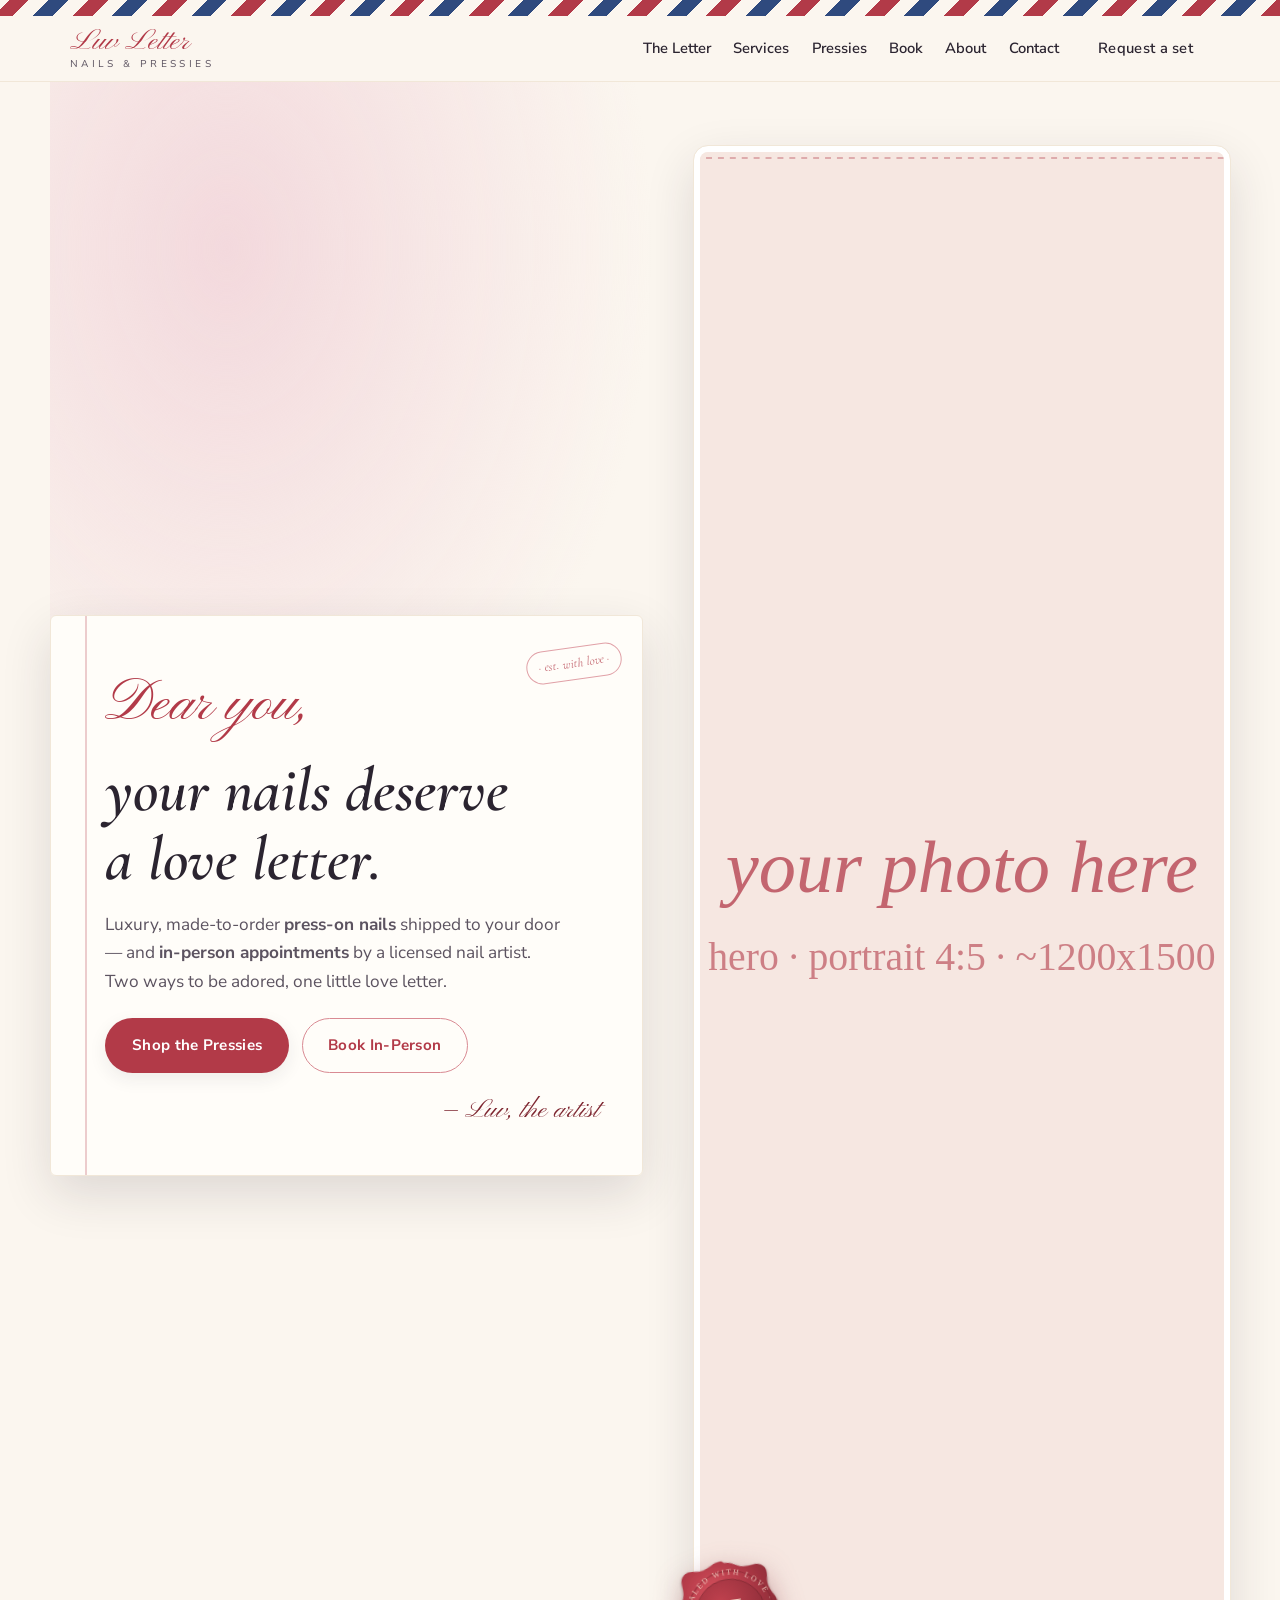
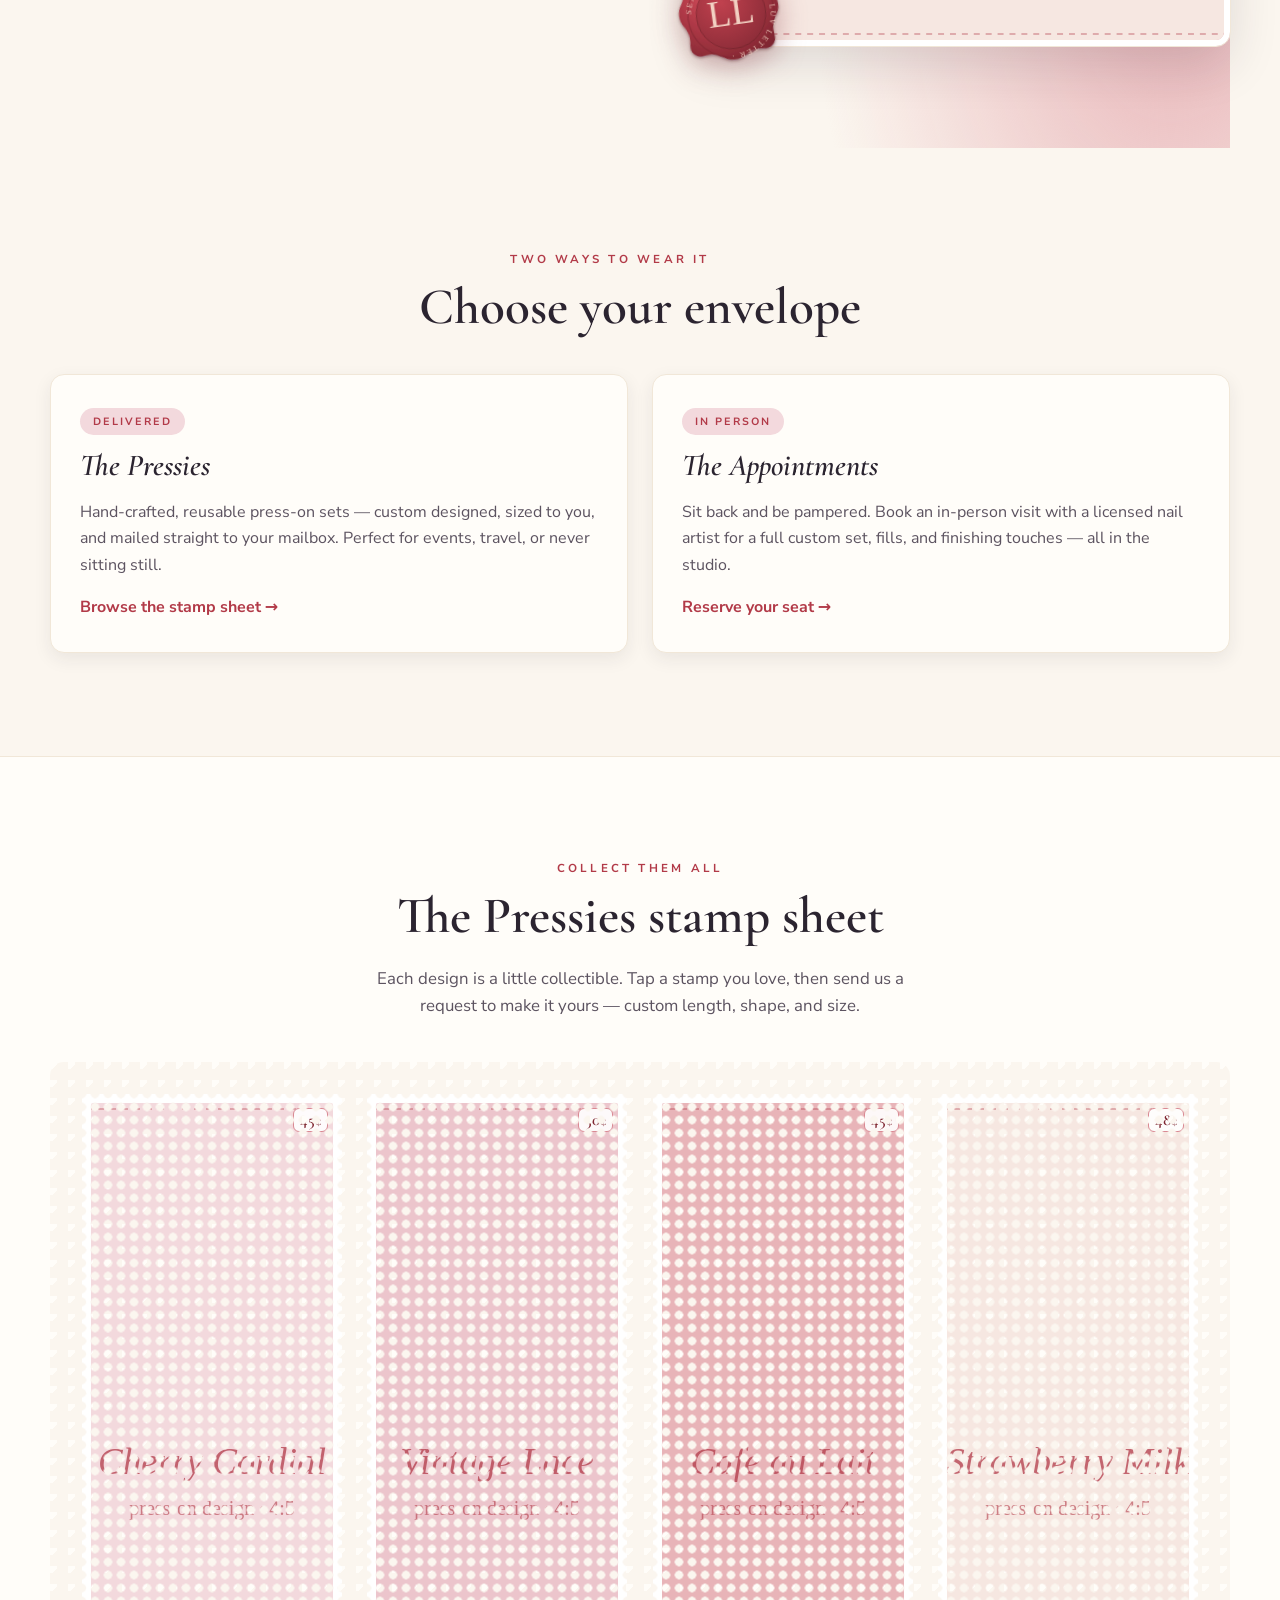
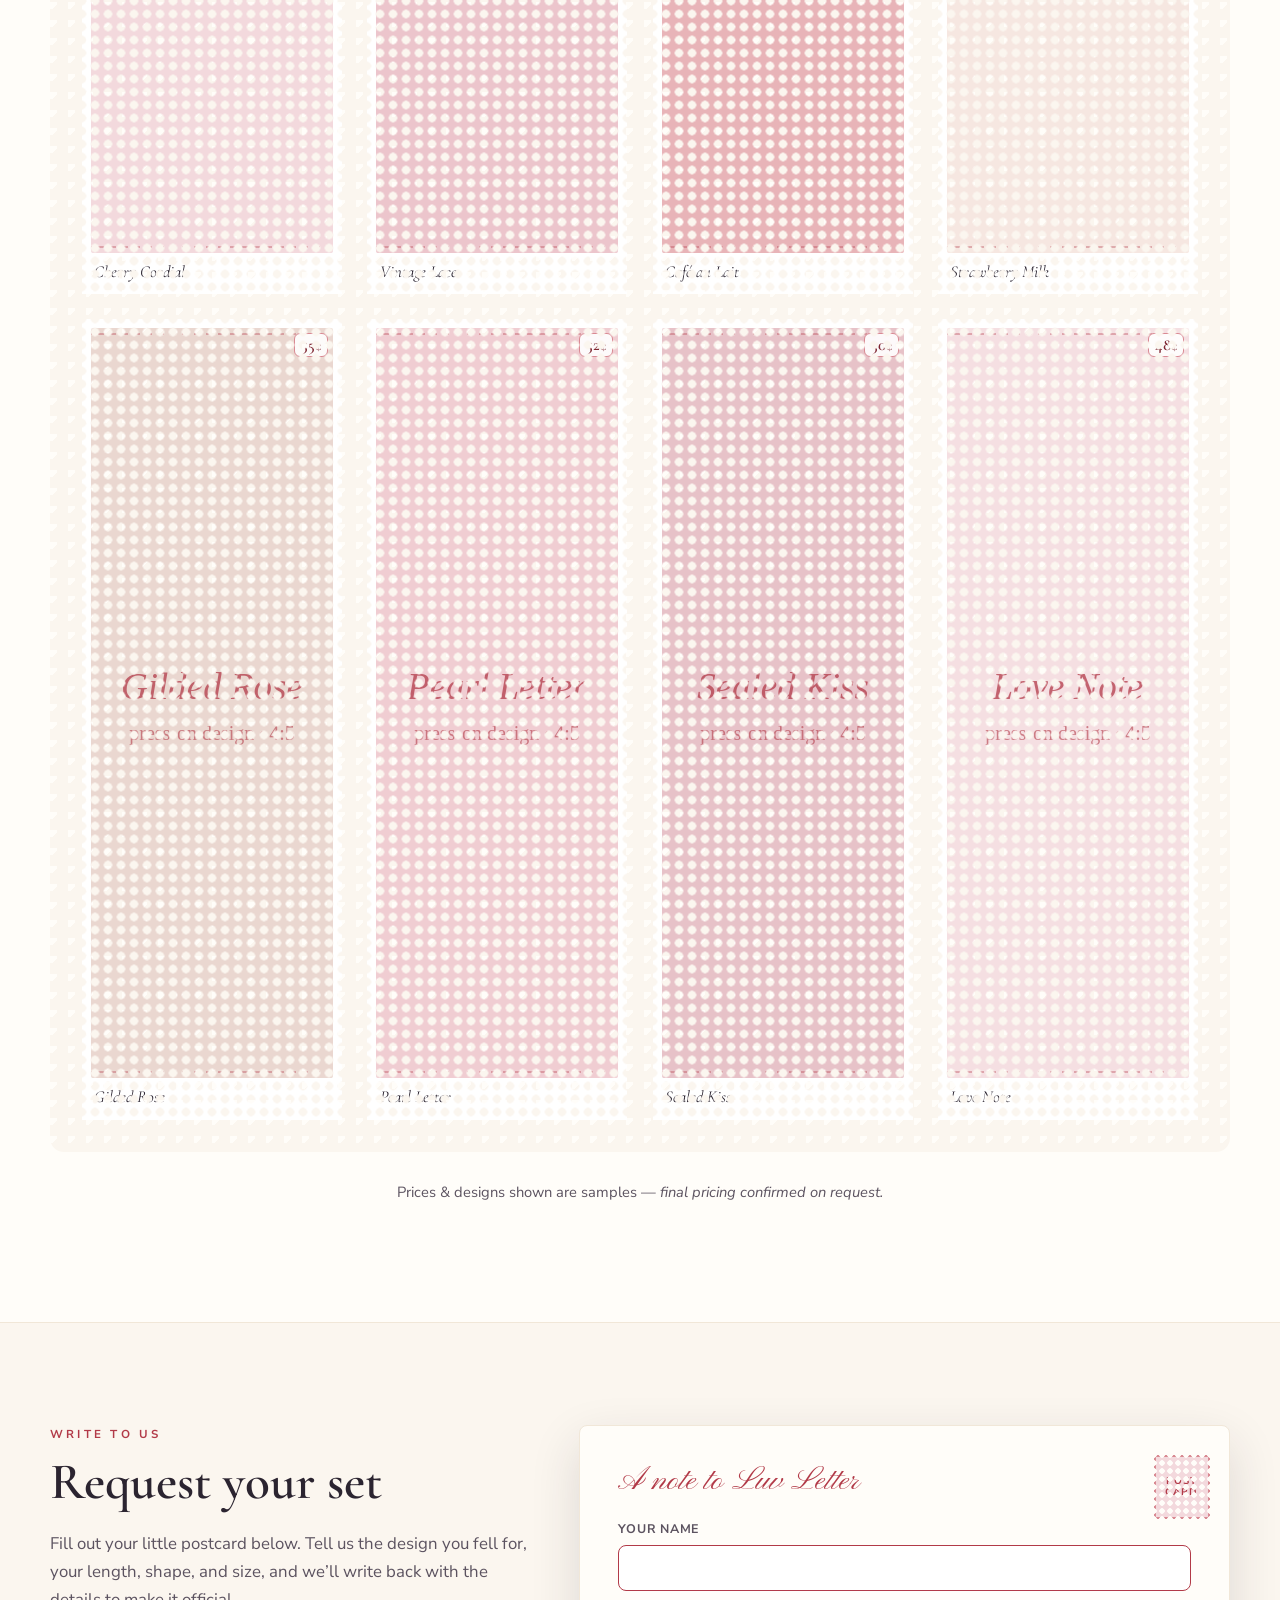
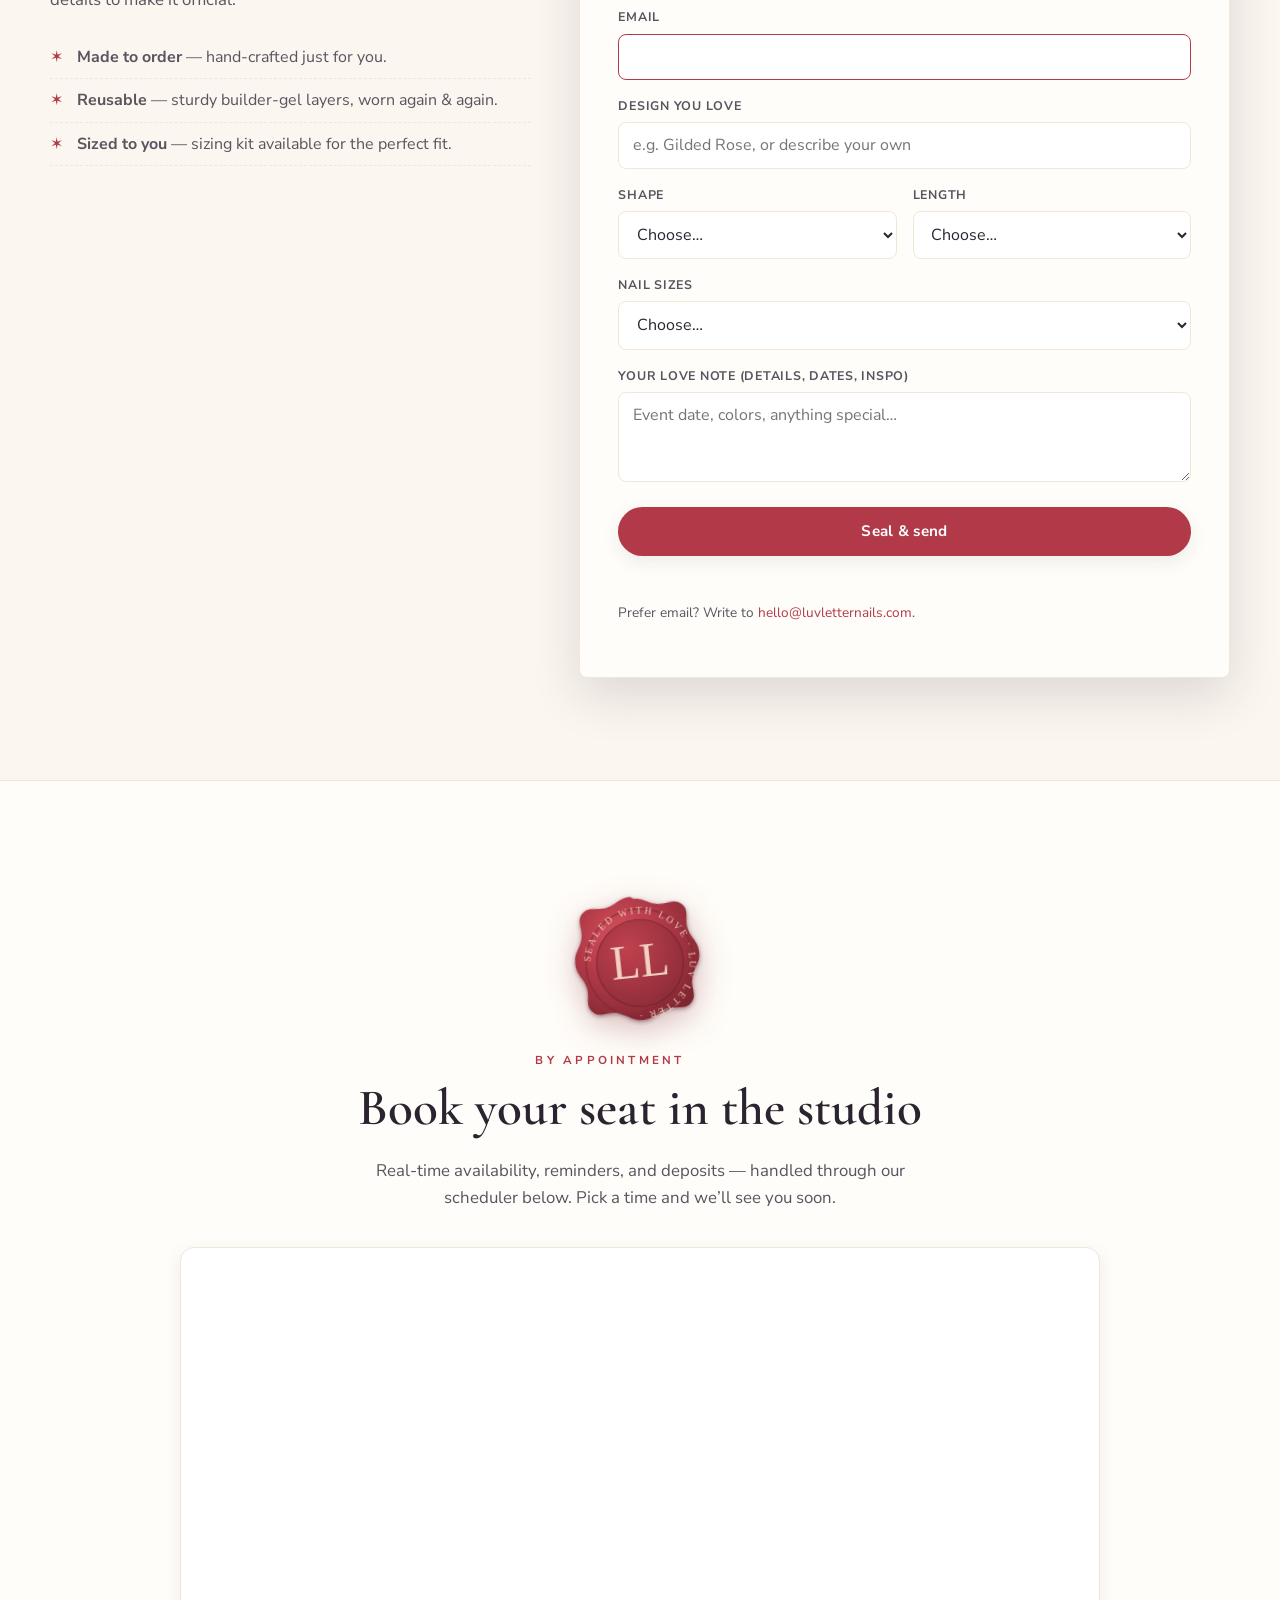
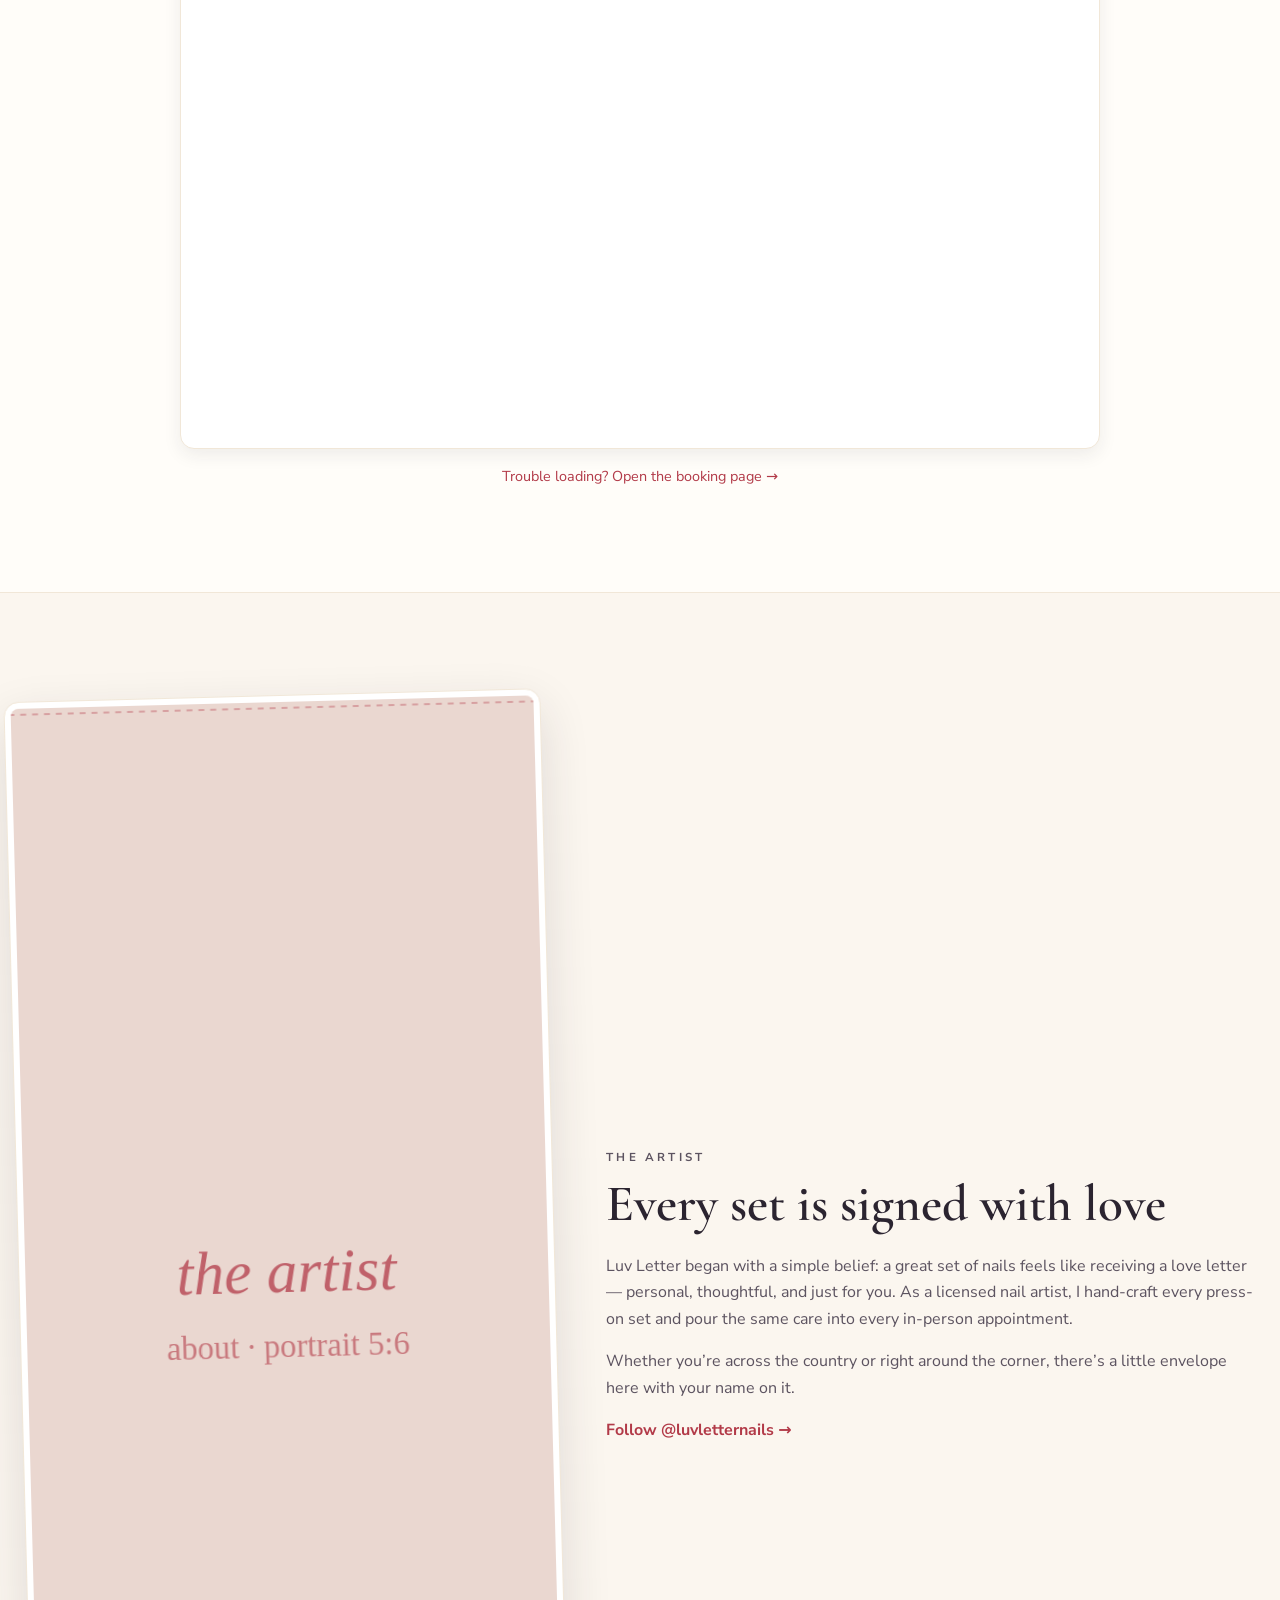
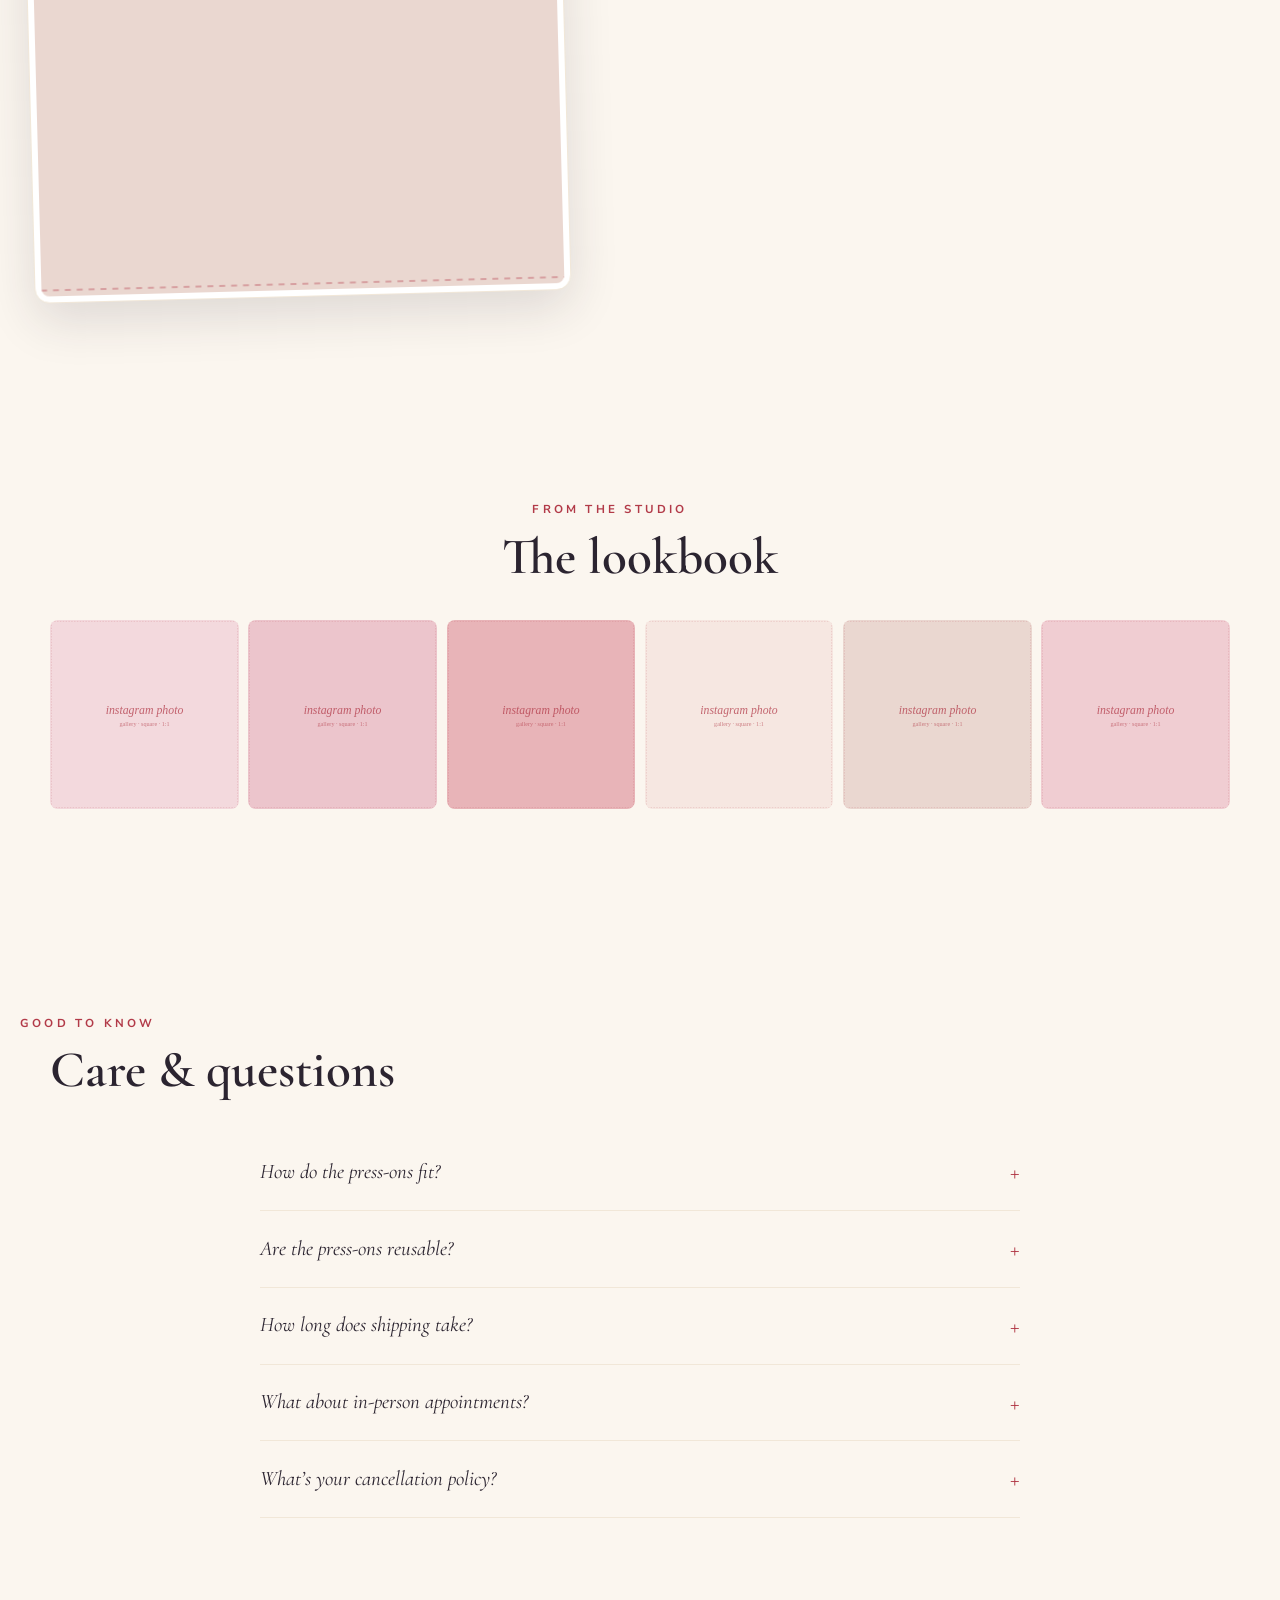
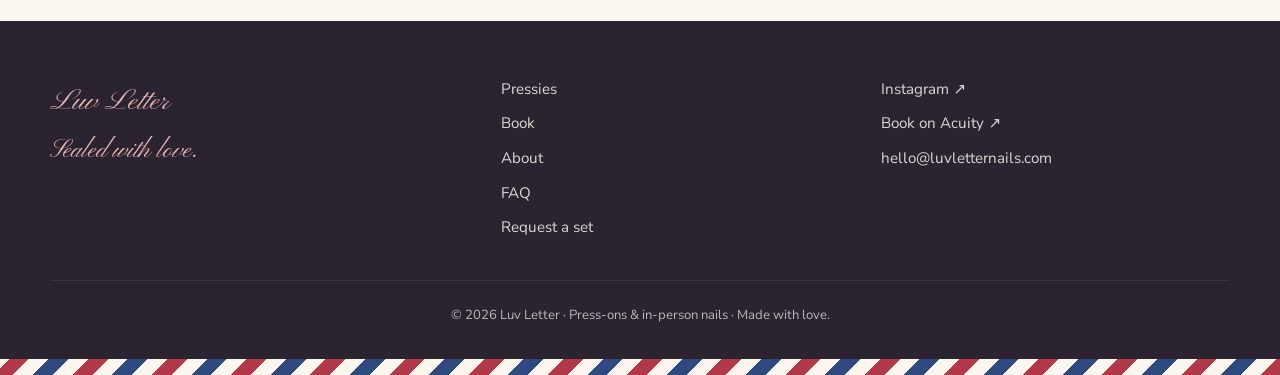
==== index.html @ 7a559964 "Build unified Luv Letter website (press-ons + in-person booking) Merge the two businesses — made-to-" ====
<!DOCTYPE html>
<html lang="en">
<head>
  <meta charset="UTF-8" />
  <meta name="viewport" content="width=device-width, initial-scale=1.0" />
  <title>Luv Letter — Press-On Nails &amp; In-Person Appointments</title>
  <meta name="description" content="Luv Letter — luxury made-to-order press-on nails shipped to your door, and in-person nail appointments by a licensed nail artist. Sealed with love." />
  <meta name="theme-color" content="#b23a48" />

  <!-- Open Graph -->
  <meta property="og:title" content="Luv Letter — Press-Ons &amp; In-Person Nails" />
  <meta property="og:description" content="Luxury made-to-order press-on nails, shipped to your door — and in-person appointments. Sealed with love." />
  <meta property="og:type" content="website" />
  <meta property="og:image" content="assets/img/hero.svg" />

  <link rel="icon" type="image/svg+xml" href="favicon.svg" />

  <!-- Fonts -->
  <link rel="preconnect" href="https://fonts.googleapis.com" />
  <link rel="preconnect" href="https://fonts.gstatic.com" crossorigin />
  <link href="https://fonts.googleapis.com/css2?family=Cormorant+Garamond:ital,wght@0,400;0,500;0,600;1,400;1,500&family=Pinyon+Script&family=Nunito+Sans:wght@300;400;600;700&display=swap" rel="stylesheet" />

  <link rel="stylesheet" href="css/styles.css" />
</head>
<body>
  <!-- ===== Top airmail stripe ===== -->
  <div class="airmail-stripe" aria-hidden="true"></div>

  <!-- ===== Nav ===== -->
  <header class="nav" id="top">
    <div class="nav__inner">
      <a class="brand" href="#top" aria-label="Luv Letter home">
        <span class="brand__script">Luv Letter</span>
        <span class="brand__sub">nails &amp; pressies</span>
      </a>

      <button class="nav__toggle" id="navToggle" aria-label="Open menu" aria-expanded="false" aria-controls="navMenu">
        <span></span><span></span><span></span>
      </button>

      <nav class="nav__menu" id="navMenu" aria-label="Primary">
        <a href="#letter">The Letter</a>
        <a href="#services">Services</a>
        <a href="#pressies">Pressies</a>
        <a href="#book">Book</a>
        <a href="#about">About</a>
        <a href="#contact">Contact</a>
        <a class="btn btn--mini" href="#request">Request a set</a>
      </nav>
    </div>
  </header>

  <main>
    <!-- ===== Hero: the opening of the letter ===== -->
    <section class="hero" id="letter">
      <div class="hero__bg" aria-hidden="true"></div>
      <div class="hero__grid">
        <article class="note-paper hero__note reveal">
          <p class="hero__postmark" aria-hidden="true">·&nbsp;est. with love&nbsp;·</p>
          <p class="script hero__salutation">Dear you,</p>
          <h1 class="hero__headline">
            your nails deserve<br />a love letter.
          </h1>
          <p class="hero__body">
            Luxury, made-to-order <strong>press-on nails</strong> shipped to your door —
            and <strong>in-person appointments</strong> by a licensed nail artist.
            Two ways to be adored, one little love letter.
          </p>
          <div class="hero__cta">
            <a class="btn btn--primary" href="#pressies">Shop the Pressies</a>
            <a class="btn btn--ghost" href="#book">Book In-Person</a>
          </div>
          <p class="hero__sign script">— Luv, the artist</p>
        </article>

        <figure class="hero__photo reveal">
          <img src="assets/img/hero.svg" alt="Featured Luv Letter nail set" width="1200" height="1500" loading="eager" />
          <img class="hero__seal" src="assets/svg/wax-seal.svg" alt="" aria-hidden="true" width="120" height="120" />
        </figure>
      </div>
    </section>

    <!-- ===== Two service lines ===== -->
    <section class="services" id="services">
      <p class="eyebrow">Two ways to wear it</p>
      <h2 class="section-title">Choose your envelope</h2>
      <div class="services__grid">
        <article class="service-card reveal">
          <span class="service-card__tag">delivered</span>
          <h3>The Pressies</h3>
          <p>
            Hand-crafted, reusable press-on sets — custom designed, sized to you,
            and mailed straight to your mailbox. Perfect for events, travel, or
            never sitting still.
          </p>
          <a class="link-arrow" href="#pressies">Browse the stamp sheet →</a>
        </article>
        <article class="service-card reveal">
          <span class="service-card__tag">in person</span>
          <h3>The Appointments</h3>
          <p>
            Sit back and be pampered. Book an in-person visit with a licensed nail
            artist for a full custom set, fills, and finishing touches — all in the studio.
          </p>
          <a class="link-arrow" href="#book">Reserve your seat →</a>
        </article>
      </div>
    </section>

    <!-- ===== Pressies: collectible stamp sheet ===== -->
    <section class="pressies" id="pressies">
      <div class="pressies__head">
        <p class="eyebrow">Collect them all</p>
        <h2 class="section-title">The Pressies stamp sheet</h2>
        <p class="section-lead">
          Each design is a little collectible. Tap a stamp you love, then send us
          a request to make it yours — custom length, shape, and size.
        </p>
      </div>

      <div class="stamp-sheet" id="stampSheet">
        <!-- stamps injected/enhanced by JS; static fallback below -->
        <button class="stamp" data-design="Cherry Cordial" data-price="$45">
          <span class="stamp__price">45<small>¢</small></span>
          <img src="assets/img/stamp-01.svg" alt="Cherry Cordial press-on design" loading="lazy" width="600" height="750" />
          <span class="stamp__name">Cherry Cordial</span>
        </button>
        <button class="stamp" data-design="Vintage Lace" data-price="$50">
          <span class="stamp__price">50<small>¢</small></span>
          <img src="assets/img/stamp-02.svg" alt="Vintage Lace press-on design" loading="lazy" width="600" height="750" />
          <span class="stamp__name">Vintage Lace</span>
        </button>
        <button class="stamp" data-design="Café au Lait" data-price="$45">
          <span class="stamp__price">45<small>¢</small></span>
          <img src="assets/img/stamp-03.svg" alt="Café au Lait press-on design" loading="lazy" width="600" height="750" />
          <span class="stamp__name">Café au Lait</span>
        </button>
        <button class="stamp" data-design="Strawberry Milk" data-price="$48">
          <span class="stamp__price">48<small>¢</small></span>
          <img src="assets/img/stamp-04.svg" alt="Strawberry Milk press-on design" loading="lazy" width="600" height="750" />
          <span class="stamp__name">Strawberry Milk</span>
        </button>
        <button class="stamp" data-design="Gilded Rose" data-price="$55">
          <span class="stamp__price">55<small>¢</small></span>
          <img src="assets/img/stamp-05.svg" alt="Gilded Rose press-on design" loading="lazy" width="600" height="750" />
          <span class="stamp__name">Gilded Rose</span>
        </button>
        <button class="stamp" data-design="Pearl Letter" data-price="$52">
          <span class="stamp__price">52<small>¢</small></span>
          <img src="assets/img/stamp-06.svg" alt="Pearl Letter press-on design" loading="lazy" width="600" height="750" />
          <span class="stamp__name">Pearl Letter</span>
        </button>
        <button class="stamp" data-design="Sealed Kiss" data-price="$50">
          <span class="stamp__price">50<small>¢</small></span>
          <img src="assets/img/stamp-07.svg" alt="Sealed Kiss press-on design" loading="lazy" width="600" height="750" />
          <span class="stamp__name">Sealed Kiss</span>
        </button>
        <button class="stamp" data-design="Love Note" data-price="$48">
          <span class="stamp__price">48<small>¢</small></span>
          <img src="assets/img/stamp-08.svg" alt="Love Note press-on design" loading="lazy" width="600" height="750" />
          <span class="stamp__name">Love Note</span>
        </button>
      </div>
      <p class="pressies__note">
        Prices &amp; designs shown are samples — <em>final pricing confirmed on request.</em>
      </p>
    </section>

    <!-- ===== Request your set (the postcard form) ===== -->
    <section class="request" id="request">
      <div class="request__grid">
        <div class="request__intro reveal">
          <p class="eyebrow">Write to us</p>
          <h2 class="section-title">Request your set</h2>
          <p class="section-lead">
            Fill out your little postcard below. Tell us the design you fell for,
            your length, shape, and size, and we&rsquo;ll write back with the details
            to make it official.
          </p>
          <ul class="request__list">
            <li><strong>Made to order</strong> — hand-crafted just for you.</li>
            <li><strong>Reusable</strong> — sturdy builder-gel layers, worn again &amp; again.</li>
            <li><strong>Sized to you</strong> — sizing kit available for the perfect fit.</li>
          </ul>
        </div>

        <form class="postcard reveal" id="requestForm" novalidate>
          <p class="postcard__stamp" aria-hidden="true">post<br />card</p>
          <h3 class="postcard__title script">A note to Luv Letter</h3>

          <div class="field">
            <label for="f-name">Your name</label>
            <input id="f-name" name="name" type="text" autocomplete="name" required />
          </div>
          <div class="field">
            <label for="f-email">Email</label>
            <input id="f-email" name="email" type="email" autocomplete="email" required />
          </div>
          <div class="field">
            <label for="f-design">Design you love</label>
            <input id="f-design" name="design" type="text" placeholder="e.g. Gilded Rose, or describe your own" />
          </div>
          <div class="field-row">
            <div class="field">
              <label for="f-shape">Shape</label>
              <select id="f-shape" name="shape">
                <option value="">Choose…</option>
                <option>Almond</option>
                <option>Coffin / Ballerina</option>
                <option>Square</option>
                <option>Squoval</option>
                <option>Stiletto</option>
                <option>Round</option>
              </select>
            </div>
            <div class="field">
              <label for="f-length">Length</label>
              <select id="f-length" name="length">
                <option value="">Choose…</option>
                <option>Short</option>
                <option>Medium</option>
                <option>Long</option>
                <option>Extra long</option>
              </select>
            </div>
          </div>
          <div class="field">
            <label for="f-size">Nail sizes</label>
            <select id="f-size" name="sizing">
              <option value="">Choose…</option>
              <option>I have my sizes</option>
              <option>Send me a sizing kit</option>
              <option>Not sure yet — help me</option>
            </select>
          </div>
          <div class="field">
            <label for="f-notes">Your love note (details, dates, inspo)</label>
            <textarea id="f-notes" name="notes" rows="3" placeholder="Event date, colors, anything special…"></textarea>
          </div>

          <button class="btn btn--primary btn--block" type="submit">Seal &amp; send</button>
          <p class="postcard__msg" id="formMsg" role="status" aria-live="polite"></p>
          <p class="postcard__fineprint">
            Prefer email? Write to
            <a id="mailtoLink" href="#">hello@luvletternails.com</a>.
          </p>
        </form>
      </div>
    </section>

    <!-- ===== Book in-person: wax seal anchor ===== -->
    <section class="book" id="book">
      <div class="book__seal-wrap reveal">
        <img class="book__seal" src="assets/svg/wax-seal.svg" alt="Luv Letter wax seal" width="160" height="160" />
      </div>
      <p class="eyebrow">By appointment</p>
      <h2 class="section-title">Book your seat in the studio</h2>
      <p class="section-lead">
        Real-time availability, reminders, and deposits — handled through our
        scheduler below. Pick a time and we&rsquo;ll see you soon.
      </p>

      <div class="book__embed" id="acuityEmbed">
        <!-- Acuity scheduler injected by JS (config in js/main.js). Fallback link: -->
        <noscript>
          <a class="btn btn--primary" href="https://luvletternails.as.me/schedule/ea9af220" target="_blank" rel="noopener">Book on Acuity</a>
        </noscript>
      </div>
      <a class="book__fallback" href="https://luvletternails.as.me/schedule/ea9af220" target="_blank" rel="noopener">
        Trouble loading? Open the booking page →
      </a>
    </section>

    <!-- ===== About ===== -->
    <section class="about" id="about">
      <figure class="about__photo reveal">
        <img src="assets/img/about.svg" alt="The Luv Letter nail artist" width="1000" height="1200" loading="lazy" />
      </figure>
      <div class="about__text reveal">
        <p class="eyebrow">The artist</p>
        <h2 class="section-title">Every set is signed with love</h2>
        <p>
          Luv Letter began with a simple belief: a great set of nails feels like
          receiving a love letter — personal, thoughtful, and just for you. As a
          licensed nail artist, I hand-craft every press-on set and pour the same
          care into every in-person appointment.
        </p>
        <p>
          Whether you&rsquo;re across the country or right around the corner,
          there&rsquo;s a little envelope here with your name on it.
        </p>
        <a class="link-arrow" href="https://www.instagram.com/luvletternails" target="_blank" rel="noopener">Follow @luvletternails →</a>
      </div>
    </section>

    <!-- ===== Gallery ===== -->
    <section class="gallery" id="gallery">
      <p class="eyebrow">From the studio</p>
      <h2 class="section-title">The lookbook</h2>
      <div class="gallery__grid">
        <a class="gallery__item reveal" href="https://www.instagram.com/luvletternails" target="_blank" rel="noopener"><img src="assets/img/gallery-01.svg" alt="Nail look 1" loading="lazy" width="800" height="800" /></a>
        <a class="gallery__item reveal" href="https://www.instagram.com/luvletternails" target="_blank" rel="noopener"><img src="assets/img/gallery-02.svg" alt="Nail look 2" loading="lazy" width="800" height="800" /></a>
        <a class="gallery__item reveal" href="https://www.instagram.com/luvletternails" target="_blank" rel="noopener"><img src="assets/img/gallery-03.svg" alt="Nail look 3" loading="lazy" width="800" height="800" /></a>
        <a class="gallery__item reveal" href="https://www.instagram.com/luvletternails" target="_blank" rel="noopener"><img src="assets/img/gallery-04.svg" alt="Nail look 4" loading="lazy" width="800" height="800" /></a>
        <a class="gallery__item reveal" href="https://www.instagram.com/luvletternails" target="_blank" rel="noopener"><img src="assets/img/gallery-05.svg" alt="Nail look 5" loading="lazy" width="800" height="800" /></a>
        <a class="gallery__item reveal" href="https://www.instagram.com/luvletternails" target="_blank" rel="noopener"><img src="assets/img/gallery-06.svg" alt="Nail look 6" loading="lazy" width="800" height="800" /></a>
      </div>
    </section>

    <!-- ===== FAQ ===== -->
    <section class="faq" id="faq">
      <p class="eyebrow">Good to know</p>
      <h2 class="section-title">Care &amp; questions</h2>
      <div class="faq__list">
        <details class="faq__item">
          <summary>How do the press-ons fit?</summary>
          <p>Each set is made to order and sized to you. If you don&rsquo;t know your
            sizes, request a sizing kit on the form and we&rsquo;ll get you measured before
            we make your set.</p>
        </details>
        <details class="faq__item">
          <summary>Are the press-ons reusable?</summary>
          <p>Yes — built with sturdy builder-gel layers so, with proper care and the
            right adhesive, they can be worn again and again.</p>
        </details>
        <details class="faq__item">
          <summary>How long does shipping take?</summary>
          <p>Sets are hand-crafted to order, so production time plus shipping applies.
            We&rsquo;ll confirm the current turnaround when we reply to your request.
            <em>(Final timelines confirmed by the artist.)</em></p>
        </details>
        <details class="faq__item">
          <summary>What about in-person appointments?</summary>
          <p>Booking, availability, deposits, and reminders are handled through our
            scheduler in the <a href="#book">Book</a> section. Please review the policies
            shown there before reserving.</p>
        </details>
        <details class="faq__item">
          <summary>What&rsquo;s your cancellation policy?</summary>
          <p><em>Placeholder — confirm with the artist.</em> Cancellation and rescheduling
            terms are listed on the booking page at checkout.</p>
        </details>
      </div>
    </section>
  </main>

  <!-- ===== Footer ===== -->
  <footer class="footer" id="contact">
    <div class="footer__inner">
      <div class="footer__brand">
        <span class="brand__script">Luv Letter</span>
        <p class="footer__tagline script">Sealed with love.</p>
      </div>
      <nav class="footer__links" aria-label="Footer">
        <a href="#pressies">Pressies</a>
        <a href="#book">Book</a>
        <a href="#about">About</a>
        <a href="#faq">FAQ</a>
        <a href="#request">Request a set</a>
      </nav>
      <div class="footer__contact">
        <a href="https://www.instagram.com/luvletternails" target="_blank" rel="noopener">Instagram&nbsp;↗</a>
        <a href="https://luvletternails.as.me/schedule/ea9af220" target="_blank" rel="noopener">Book on Acuity&nbsp;↗</a>
        <a href="mailto:hello@luvletternails.com">hello@luvletternails.com</a>
      </div>
    </div>
    <p class="footer__copy">© <span id="year"></span> Luv Letter · Press-ons &amp; in-person nails · Made with love.</p>
  </footer>

  <div class="airmail-stripe" aria-hidden="true"></div>

  <script src="js/main.js"></script>
</body>
</html>
---- css/styles.css ----
/* =========================================================
   Luv Letter — design system
   Palette: blush/rose, cream paper, romantic deep red,
   ink text, soft gold. Motifs: airmail, postage stamp,
   wax seal, note paper.
   ========================================================= */

:root {
  --cream:      #fbf6ef;
  --paper:      #fffdf9;
  --paper-edge: #f1e7d8;
  --blush:      #f3d9dd;
  --rose:       #e8b4b8;
  --rose-deep:  #d98a93;
  --red:        #b23a48;
  --red-dark:   #7e2630;
  --ink:        #2b2430;
  --ink-soft:   #5c5360;
  --gold:       #c9a86a;
  --blue:       #2f4a7e; /* airmail blue */

  --serif: "Cormorant Garamond", Georgia, "Times New Roman", serif;
  --script: "Pinyon Script", "Brush Script MT", cursive;
  --sans: "Nunito Sans", system-ui, -apple-system, Segoe UI, Roboto, sans-serif;

  --maxw: 1180px;
  --radius: 14px;
  --shadow-sm: 0 6px 18px rgba(43, 36, 48, 0.08);
  --shadow-md: 0 18px 50px rgba(43, 36, 48, 0.14);
  --ease: cubic-bezier(0.22, 0.61, 0.36, 1);
}

* { box-sizing: border-box; }

html { scroll-behavior: smooth; scroll-padding-top: 90px; }

body {
  margin: 0;
  font-family: var(--sans);
  color: var(--ink);
  background: var(--cream);
  line-height: 1.65;
  -webkit-font-smoothing: antialiased;
  overflow-x: hidden;
}

img { max-width: 100%; display: block; }

a { color: var(--red); text-decoration: none; }
a:hover { color: var(--red-dark); }

h1, h2, h3 { font-family: var(--serif); font-weight: 600; line-height: 1.1; margin: 0 0 0.4em; }

::selection { background: var(--rose); color: var(--red-dark); }

/* ---------- shared text bits ---------- */
.script { font-family: var(--script); font-weight: 400; }

.eyebrow {
  font-family: var(--sans);
  text-transform: uppercase;
  letter-spacing: 0.28em;
  font-size: 0.72rem;
  font-weight: 700;
  color: var(--red);
  margin: 0 0 0.6rem;
}

.section-title { font-size: clamp(2rem, 4.5vw, 3.2rem); color: var(--ink); }

.section-lead {
  max-width: 56ch;
  margin: 0.4rem auto 0;
  color: var(--ink-soft);
  font-size: 1.05rem;
}

section { padding: clamp(3.5rem, 8vw, 7rem) 1.25rem; }
section > * { max-width: var(--maxw); margin-inline: auto; }

/* =========================================================
   Airmail stripe (top & bottom)
   ========================================================= */
.airmail-stripe {
  height: 16px;
  background: repeating-linear-gradient(
    -45deg,
    var(--red) 0 14px,
    var(--cream) 14px 28px,
    var(--blue) 28px 42px,
    var(--cream) 42px 56px
  );
}

/* =========================================================
   Buttons
   ========================================================= */
.btn {
  display: inline-flex;
  align-items: center;
  justify-content: center;
  gap: 0.5rem;
  font-family: var(--sans);
  font-weight: 700;
  font-size: 0.95rem;
  letter-spacing: 0.02em;
  padding: 0.85rem 1.6rem;
  border-radius: 999px;
  border: 1.5px solid transparent;
  cursor: pointer;
  transition: transform 0.2s var(--ease), box-shadow 0.2s var(--ease), background 0.2s, color 0.2s;
  text-align: center;
}
.btn:hover { transform: translateY(-2px); }

.btn--primary { background: var(--red); color: #fff; box-shadow: var(--shadow-sm); }
.btn--primary:hover { background: var(--red-dark); color: #fff; box-shadow: var(--shadow-md); }

.btn--ghost { background: transparent; color: var(--red); border-color: var(--rose-deep); }
.btn--ghost:hover { background: var(--blush); color: var(--red-dark); }

.btn--block { width: 100%; }
.btn--mini { padding: 0.5rem 1rem; font-size: 0.82rem; }

/* =========================================================
   Nav
   ========================================================= */
.nav {
  position: sticky;
  top: 0;
  z-index: 50;
  background: rgba(251, 246, 239, 0.86);
  backdrop-filter: blur(10px);
  border-bottom: 1px solid var(--paper-edge);
}
.nav__inner {
  max-width: var(--maxw);
  margin-inline: auto;
  display: flex;
  align-items: center;
  justify-content: space-between;
  padding: 0.7rem 1.25rem;
}
.brand { display: flex; flex-direction: column; line-height: 1; color: var(--ink); }
.brand__script { font-family: var(--script); font-size: 1.9rem; color: var(--red); }
.brand__sub {
  font-family: var(--sans);
  font-size: 0.62rem;
  letter-spacing: 0.34em;
  text-transform: uppercase;
  color: var(--ink-soft);
  margin-top: 2px;
}
.nav__menu { display: flex; align-items: center; gap: 1.4rem; }
.nav__menu a {
  color: var(--ink);
  font-size: 0.92rem;
  font-weight: 600;
  position: relative;
}
.nav__menu a:not(.btn)::after {
  content: "";
  position: absolute;
  left: 0; bottom: -4px;
  width: 0; height: 2px;
  background: var(--red);
  transition: width 0.25s var(--ease);
}
.nav__menu a:not(.btn):hover::after { width: 100%; }

.nav__toggle {
  display: none;
  flex-direction: column;
  gap: 5px;
  background: none;
  border: 0;
  cursor: pointer;
  padding: 6px;
}
.nav__toggle span {
  width: 26px; height: 2px; background: var(--ink);
  transition: transform 0.25s var(--ease), opacity 0.2s;
}

/* =========================================================
   Note paper (hero note + reusable)
   ========================================================= */
.note-paper {
  position: relative;
  background:
    linear-gradient(var(--paper), var(--paper)),
    repeating-linear-gradient(transparent 0 31px, rgba(178, 58, 72, 0.08) 31px 32px);
  background-blend-mode: normal;
  border-radius: 6px;
  padding: clamp(1.6rem, 4vw, 2.6rem);
  box-shadow: var(--shadow-md);
  border: 1px solid var(--paper-edge);
}
.note-paper::before {
  /* red margin line, like a letter */
  content: "";
  position: absolute;
  top: 0; bottom: 0; left: 34px;
  width: 1.5px;
  background: rgba(178, 58, 72, 0.25);
}

/* =========================================================
   Hero
   ========================================================= */
.hero { position: relative; padding-top: clamp(2.5rem, 5vw, 4rem); overflow: hidden; }
.hero__bg {
  position: absolute; inset: 0;
  background:
    radial-gradient(60% 60% at 15% 10%, var(--blush), transparent 60%),
    radial-gradient(55% 55% at 95% 90%, var(--rose) 0, transparent 55%),
    var(--cream);
  z-index: -1;
}
.hero__grid {
  display: grid;
  grid-template-columns: 1.05fr 0.95fr;
  gap: clamp(1.5rem, 4vw, 3.5rem);
  align-items: center;
}
.hero__note { padding-left: clamp(2.4rem, 5vw, 3.4rem); }
.hero__postmark {
  position: absolute;
  top: 1.1rem; right: 1.2rem;
  font-family: var(--serif);
  font-style: italic;
  font-size: 0.8rem;
  color: var(--red);
  border: 1.5px solid var(--rose-deep);
  border-radius: 999px;
  padding: 0.3rem 0.7rem;
  transform: rotate(-8deg);
  opacity: 0.8;
}
.hero__salutation { font-size: clamp(2.4rem, 6vw, 3.6rem); color: var(--red); margin: 0 0 0.2rem; }
.hero__headline {
  font-size: clamp(2.3rem, 6vw, 3.9rem);
  font-style: italic;
  color: var(--ink);
  margin-bottom: 0.7rem;
}
.hero__body { color: var(--ink-soft); font-size: 1.08rem; max-width: 46ch; }
.hero__cta { display: flex; flex-wrap: wrap; gap: 0.8rem; margin: 1.4rem 0 1rem; }
.hero__sign { font-size: 1.7rem; color: var(--red-dark); text-align: right; margin: 0.4rem 0 0; }

.hero__photo { position: relative; margin: 0; }
.hero__photo > img:first-child {
  width: 100%;
  border-radius: var(--radius);
  box-shadow: var(--shadow-md);
  border: 6px solid #fff;
  outline: 1px solid var(--paper-edge);
  aspect-ratio: 4 / 5;
  object-fit: cover;
}
.hero__seal {
  position: absolute;
  bottom: -28px; left: -28px;
  width: clamp(86px, 12vw, 130px);
  filter: drop-shadow(0 8px 14px rgba(126, 38, 48, 0.35));
  transform: rotate(-8deg);
}

/* =========================================================
   Services
   ========================================================= */
.services { text-align: center; }
.services__grid {
  display: grid;
  grid-template-columns: repeat(2, 1fr);
  gap: 1.5rem;
  margin-top: 2.4rem;
  text-align: left;
}
.service-card {
  position: relative;
  background: var(--paper);
  border: 1px solid var(--paper-edge);
  border-radius: var(--radius);
  padding: 2rem 1.8rem;
  box-shadow: var(--shadow-sm);
  transition: transform 0.25s var(--ease), box-shadow 0.25s var(--ease);
}
.service-card:hover { transform: translateY(-4px); box-shadow: var(--shadow-md); }
.service-card h3 { font-size: 1.9rem; font-style: italic; }
.service-card p { color: var(--ink-soft); }
.service-card__tag {
  display: inline-block;
  font-size: 0.66rem;
  letter-spacing: 0.2em;
  text-transform: uppercase;
  font-weight: 700;
  color: var(--red);
  background: var(--blush);
  border-radius: 999px;
  padding: 0.3rem 0.8rem;
  margin-bottom: 0.9rem;
}
.link-arrow { font-weight: 700; }

/* =========================================================
   Pressies — postage stamp sheet
   ========================================================= */
.pressies { text-align: center; background: var(--paper); border-block: 1px solid var(--paper-edge); }
.pressies__head { margin-bottom: 2.6rem; }

.stamp-sheet {
  display: grid;
  grid-template-columns: repeat(4, 1fr);
  gap: clamp(0.8rem, 2vw, 1.6rem);
  /* perforated sheet backdrop */
  padding: clamp(1rem, 3vw, 2rem);
  background:
    radial-gradient(circle at 0 0, transparent 7px, var(--cream) 7px) 0 0 / 18px 18px;
  border-radius: var(--radius);
}

.stamp {
  --perf: var(--cream);
  position: relative;
  font-family: var(--sans);
  cursor: pointer;
  border: 0;
  padding: 9px;
  background: #fff;
  /* perforated stamp edge via radial dots punched out of the border */
  -webkit-mask:
    radial-gradient(circle 5px at 0 0, transparent 4px, #000 4.5px) 0 0 / 13px 13px;
  mask:
    radial-gradient(circle 5px, transparent 4px, #000 4.5px) -6.5px -6.5px / 13px 13px;
  box-shadow: 0 4px 12px rgba(43,36,48,0.12);
  transition: transform 0.22s var(--ease), box-shadow 0.22s var(--ease);
  display: flex;
  flex-direction: column;
}
.stamp:hover, .stamp:focus-visible { transform: translateY(-6px) rotate(-1.5deg); box-shadow: var(--shadow-md); outline: none; }
.stamp.is-picked { transform: translateY(-6px) rotate(-1.5deg); box-shadow: 0 0 0 3px var(--red), var(--shadow-md); }

.stamp img {
  width: 100%;
  aspect-ratio: 4 / 5;
  object-fit: cover;
  border-radius: 2px;
}
.stamp__name {
  font-family: var(--serif);
  font-style: italic;
  font-size: 1.05rem;
  color: var(--ink);
  padding: 0.5rem 0.2rem 0.2rem;
}
.stamp__price {
  position: absolute;
  top: 14px; right: 14px;
  z-index: 2;
  font-family: var(--serif);
  font-weight: 600;
  font-size: 1.05rem;
  color: var(--red-dark);
  background: rgba(255,255,255,0.9);
  border: 1px solid var(--rose-deep);
  border-radius: 6px;
  padding: 1px 6px;
  line-height: 1.2;
}
.stamp__price small { font-size: 0.7em; }
/* picked postmark */
.stamp::after {
  content: "PICKED";
  position: absolute;
  top: 42%; left: 50%;
  transform: translate(-50%, -50%) rotate(-16deg);
  font-family: var(--serif);
  font-weight: 700;
  letter-spacing: 0.15em;
  color: var(--red);
  border: 2px solid var(--red);
  border-radius: 6px;
  padding: 2px 8px;
  opacity: 0;
  transition: opacity 0.2s;
  pointer-events: none;
  background: rgba(255,255,255,0.5);
}
.stamp.is-picked::after { opacity: 0.85; }

.pressies__note { margin-top: 1.8rem; color: var(--ink-soft); font-size: 0.92rem; }

/* =========================================================
   Request form — postcard
   ========================================================= */
.request { background: var(--cream); }
.request__grid {
  display: grid;
  grid-template-columns: 0.85fr 1.15fr;
  gap: clamp(1.5rem, 4vw, 3rem);
  align-items: start;
}
.request__list { list-style: none; padding: 0; margin: 1.4rem 0 0; }
.request__list li {
  padding: 0.5rem 0 0.5rem 1.7rem;
  position: relative;
  color: var(--ink-soft);
  border-bottom: 1px dashed var(--paper-edge);
}
.request__list li::before { content: "✶"; position: absolute; left: 0; color: var(--red); }

.postcard {
  position: relative;
  background: var(--paper);
  border: 1px solid var(--paper-edge);
  border-radius: 8px;
  padding: clamp(1.6rem, 3.5vw, 2.4rem);
  box-shadow: var(--shadow-md);
}
.postcard::before {
  /* divider line like a real postcard */
  content: "";
  position: absolute;
  top: 5rem; bottom: 1.4rem; right: 38%;
  width: 1px;
  background: repeating-linear-gradient(var(--paper-edge) 0 6px, transparent 6px 12px);
  display: none;
}
.postcard__stamp {
  position: absolute;
  top: 1.2rem; right: 1.2rem;
  width: 56px; height: 64px;
  display: grid;
  place-content: center;
  text-align: center;
  font-size: 0.6rem;
  font-weight: 700;
  letter-spacing: 0.1em;
  text-transform: uppercase;
  color: var(--red);
  line-height: 1.1;
  border: 2px solid var(--rose-deep);
  background: var(--blush);
  -webkit-mask: radial-gradient(circle 3px, transparent 2.5px, #000 3px) -4px -4px / 8px 8px;
  mask: radial-gradient(circle 3px, transparent 2.5px, #000 3px) -4px -4px / 8px 8px;
}
.postcard__title { font-size: 2rem; color: var(--red); margin-bottom: 1.2rem; }

.field { margin-bottom: 1rem; }
.field-row { display: grid; grid-template-columns: 1fr 1fr; gap: 1rem; }
.field label {
  display: block;
  font-size: 0.78rem;
  font-weight: 700;
  letter-spacing: 0.06em;
  text-transform: uppercase;
  color: var(--ink-soft);
  margin-bottom: 0.35rem;
}
.field input, .field select, .field textarea {
  width: 100%;
  font-family: var(--sans);
  font-size: 1rem;
  color: var(--ink);
  background: #fff;
  border: 1.5px solid var(--paper-edge);
  border-radius: 8px;
  padding: 0.7rem 0.85rem;
  transition: border-color 0.2s, box-shadow 0.2s;
}
.field input:focus, .field select:focus, .field textarea:focus {
  outline: none;
  border-color: var(--rose-deep);
  box-shadow: 0 0 0 3px var(--blush);
}
.field input.invalid, .field input:invalid:not(:placeholder-shown) { border-color: var(--red); }
.field textarea { resize: vertical; }

.postcard__msg { margin: 0.8rem 0 0; font-weight: 700; min-height: 1.2em; }
.postcard__msg.ok { color: #2c7a4b; }
.postcard__msg.err { color: var(--red); }
.postcard__fineprint { margin-top: 0.9rem; font-size: 0.85rem; color: var(--ink-soft); }

/* =========================================================
   Book — wax seal anchor
   ========================================================= */
.book { text-align: center; background: var(--paper); border-block: 1px solid var(--paper-edge); position: relative; }
.book__seal-wrap { display: flex; justify-content: center; margin-bottom: 0.5rem; }
.book__seal { width: clamp(100px, 14vw, 150px); filter: drop-shadow(0 10px 16px rgba(126,38,48,0.3)); animation: seal-in 0.8s var(--ease) both; }
@keyframes seal-in { from { transform: scale(1.3) rotate(-12deg); opacity: 0; } to { transform: scale(1) rotate(-6deg); opacity: 1; } }

.book__embed {
  margin: 2.2rem auto 0;
  max-width: 920px;
  background: #fff;
  border: 1px solid var(--paper-edge);
  border-radius: var(--radius);
  box-shadow: var(--shadow-sm);
  overflow: hidden;
  min-height: 520px;
}
.book__embed iframe { width: 100%; min-height: 800px; border: 0; display: block; }
.book__embed .btn { margin: 3rem auto; }
.book__fallback { display: inline-block; margin-top: 1rem; font-size: 0.9rem; }

/* =========================================================
   About
   ========================================================= */
.about {
  display: grid;
  grid-template-columns: 0.9fr 1.1fr;
  gap: clamp(1.5rem, 4vw, 3.5rem);
  align-items: center;
}
.about__photo { margin: 0; }
.about__photo img {
  width: 100%;
  border-radius: var(--radius);
  border: 6px solid #fff;
  outline: 1px solid var(--paper-edge);
  box-shadow: var(--shadow-md);
  aspect-ratio: 5 / 6;
  object-fit: cover;
  transform: rotate(-1.5deg);
}
.about__text p { color: var(--ink-soft); }

/* =========================================================
   Gallery
   ========================================================= */
.gallery { text-align: center; }
.gallery__grid {
  display: grid;
  grid-template-columns: repeat(6, 1fr);
  gap: 0.6rem;
  margin-top: 2.2rem;
}
.gallery__item { overflow: hidden; border-radius: 8px; aspect-ratio: 1; }
.gallery__item img { width: 100%; height: 100%; object-fit: cover; transition: transform 0.4s var(--ease); }
.gallery__item:hover img { transform: scale(1.08); }

/* =========================================================
   FAQ
   ========================================================= */
.faq { background: var(--cream); }
.faq__list { max-width: 760px; margin: 2.2rem auto 0; }
.faq__item {
  border-bottom: 1px solid var(--paper-edge);
  padding: 0.4rem 0;
}
.faq__item summary {
  cursor: pointer;
  list-style: none;
  font-family: var(--serif);
  font-size: 1.3rem;
  font-style: italic;
  color: var(--ink);
  padding: 0.9rem 2rem 0.9rem 0;
  position: relative;
}
.faq__item summary::-webkit-details-marker { display: none; }
.faq__item summary::after {
  content: "+";
  position: absolute;
  right: 0; top: 50%;
  transform: translateY(-50%);
  color: var(--red);
  font-size: 1.5rem;
  transition: transform 0.2s;
}
.faq__item[open] summary::after { content: "–"; }
.faq__item p { color: var(--ink-soft); margin: 0 0 1rem; padding-right: 1rem; }

/* =========================================================
   Footer
   ========================================================= */
.footer { background: var(--ink); color: var(--cream); padding: 3.5rem 1.25rem 2rem; }
.footer__inner {
  max-width: var(--maxw);
  margin-inline: auto;
  display: grid;
  grid-template-columns: 1.2fr 1fr 1fr;
  gap: 2rem;
  align-items: start;
}
.footer .brand__script { color: var(--rose); }
.footer__tagline { font-size: 1.6rem; color: var(--rose); margin: 0.2rem 0 0; }
.footer__links, .footer__contact { display: flex; flex-direction: column; gap: 0.6rem; }
.footer__links a, .footer__contact a { color: var(--cream); font-size: 0.95rem; opacity: 0.85; }
.footer__links a:hover, .footer__contact a:hover { color: #fff; opacity: 1; }
.footer__copy {
  max-width: var(--maxw);
  margin: 2.5rem auto 0;
  padding-top: 1.5rem;
  border-top: 1px solid rgba(255,255,255,0.12);
  font-size: 0.82rem;
  opacity: 0.7;
  text-align: center;
}

/* =========================================================
   Reveal on scroll
   ========================================================= */
.reveal { opacity: 0; transform: translateY(24px); transition: opacity 0.7s var(--ease), transform 0.7s var(--ease); }
.reveal.is-visible { opacity: 1; transform: none; }

/* =========================================================
   Responsive
   ========================================================= */
@media (max-width: 900px) {
  .hero__grid,
  .about,
  .request__grid { grid-template-columns: 1fr; }
  .hero__photo { order: -1; max-width: 460px; margin-inline: auto; }
  .about__photo { max-width: 420px; margin-inline: auto; }
  .stamp-sheet { grid-template-columns: repeat(3, 1fr); }
  .gallery__grid { grid-template-columns: repeat(3, 1fr); }
  .footer__inner { grid-template-columns: 1fr 1fr; }
}

@media (max-width: 680px) {
  .nav__toggle { display: flex; }
  .nav__menu {
    position: fixed;
    top: 0;
    right: 0;
    left: auto;
    width: min(78%, 320px);
    height: 100vh;
    height: 100dvh;
    flex-direction: column;
    align-items: flex-start;
    justify-content: flex-start;
    gap: 1.3rem;
    padding: 5.5rem 2rem 2rem;
    overflow-y: auto;
    overscroll-behavior: contain;
    background: var(--cream);
    box-shadow: -10px 0 40px rgba(0,0,0,0.15);
    transform: translateX(100%);
    transition: transform 0.3s var(--ease);
  }
  .nav__menu.open { transform: none; }
  .nav__menu a { font-size: 1.15rem; }
  .nav.menu-open .nav__toggle span:nth-child(1) { transform: translateY(7px) rotate(45deg); }
  .nav.menu-open .nav__toggle span:nth-child(2) { opacity: 0; }
  .nav.menu-open .nav__toggle span:nth-child(3) { transform: translateY(-7px) rotate(-45deg); }

  .services__grid { grid-template-columns: 1fr; }
  .stamp-sheet { grid-template-columns: repeat(2, 1fr); }
  .gallery__grid { grid-template-columns: repeat(2, 1fr); }
  .footer__inner { grid-template-columns: 1fr; }
  .field-row { grid-template-columns: 1fr; }
  .hero__sign { text-align: left; }
}

/* Reduced motion */
@media (prefers-reduced-motion: reduce) {
  html { scroll-behavior: auto; }
  .reveal { opacity: 1; transform: none; transition: none; }
  .book__seal { animation: none; }
  .btn:hover, .stamp:hover, .service-card:hover { transform: none; }
}
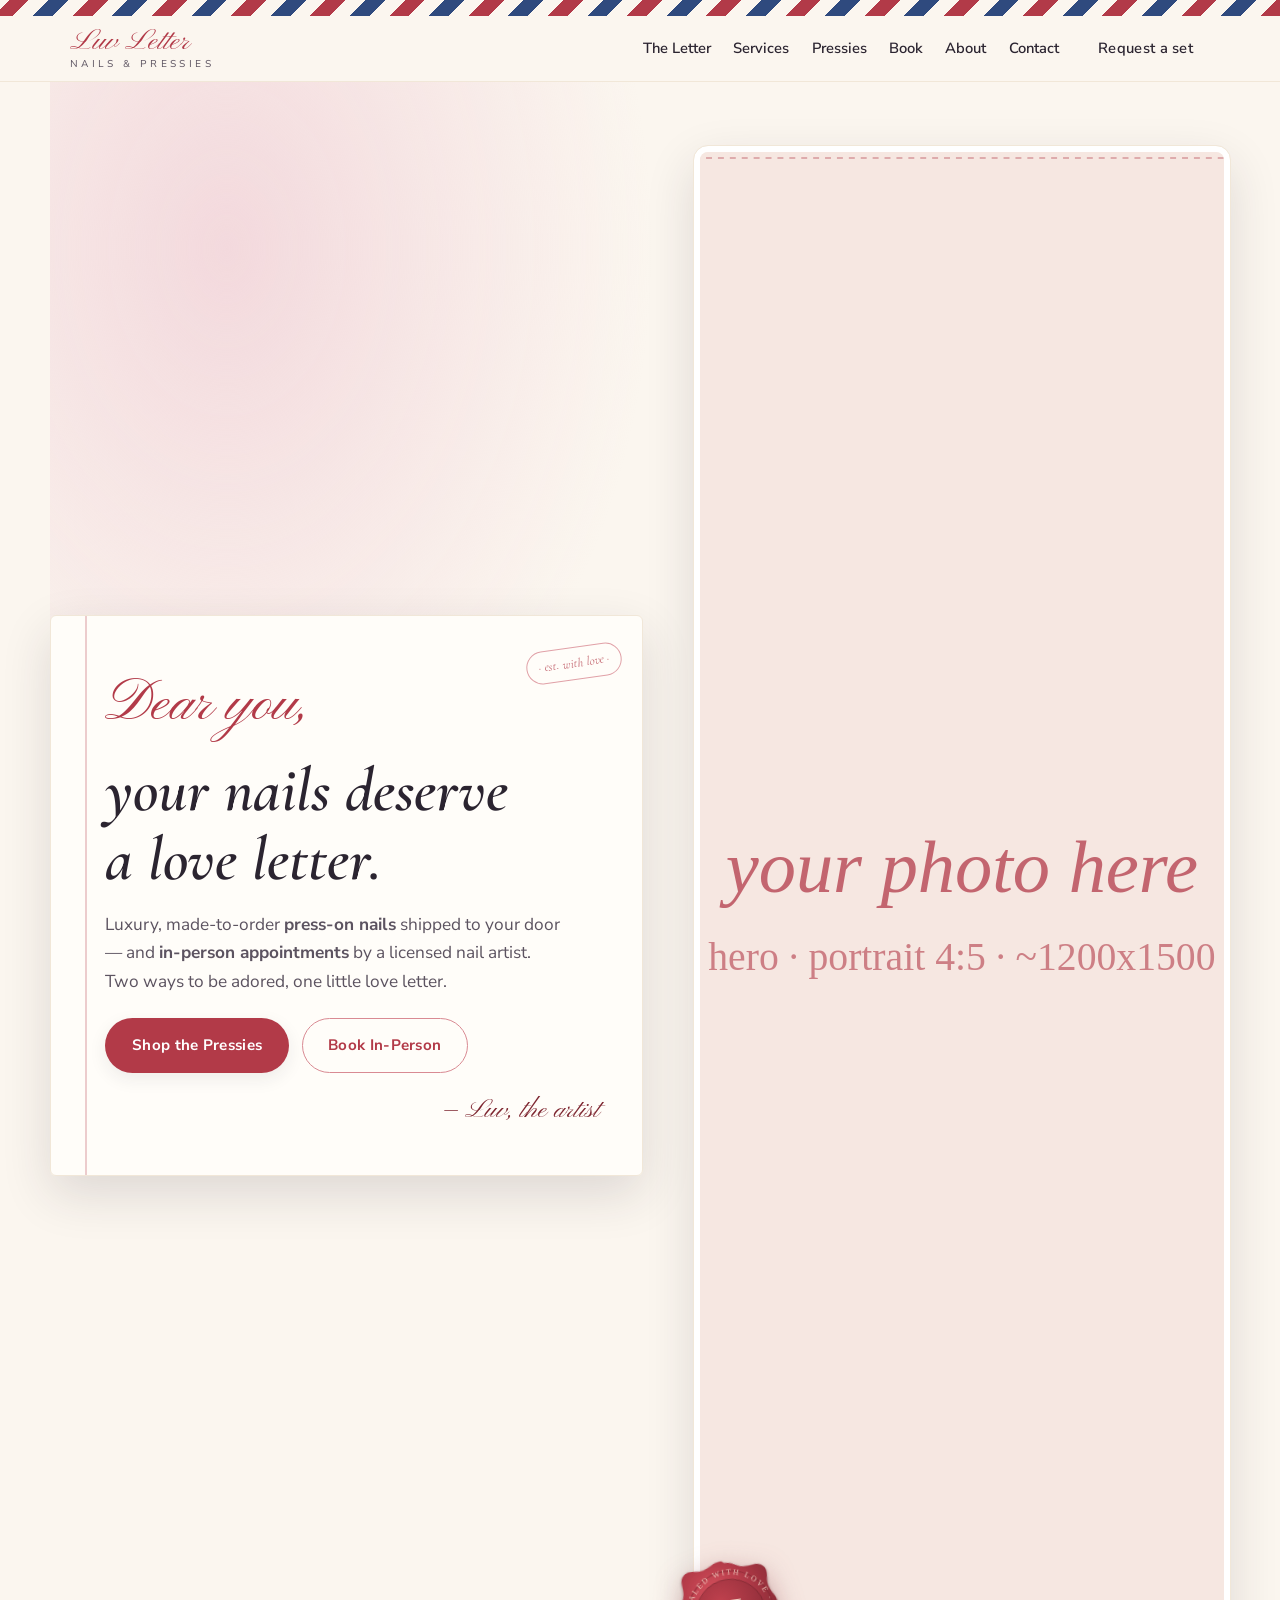
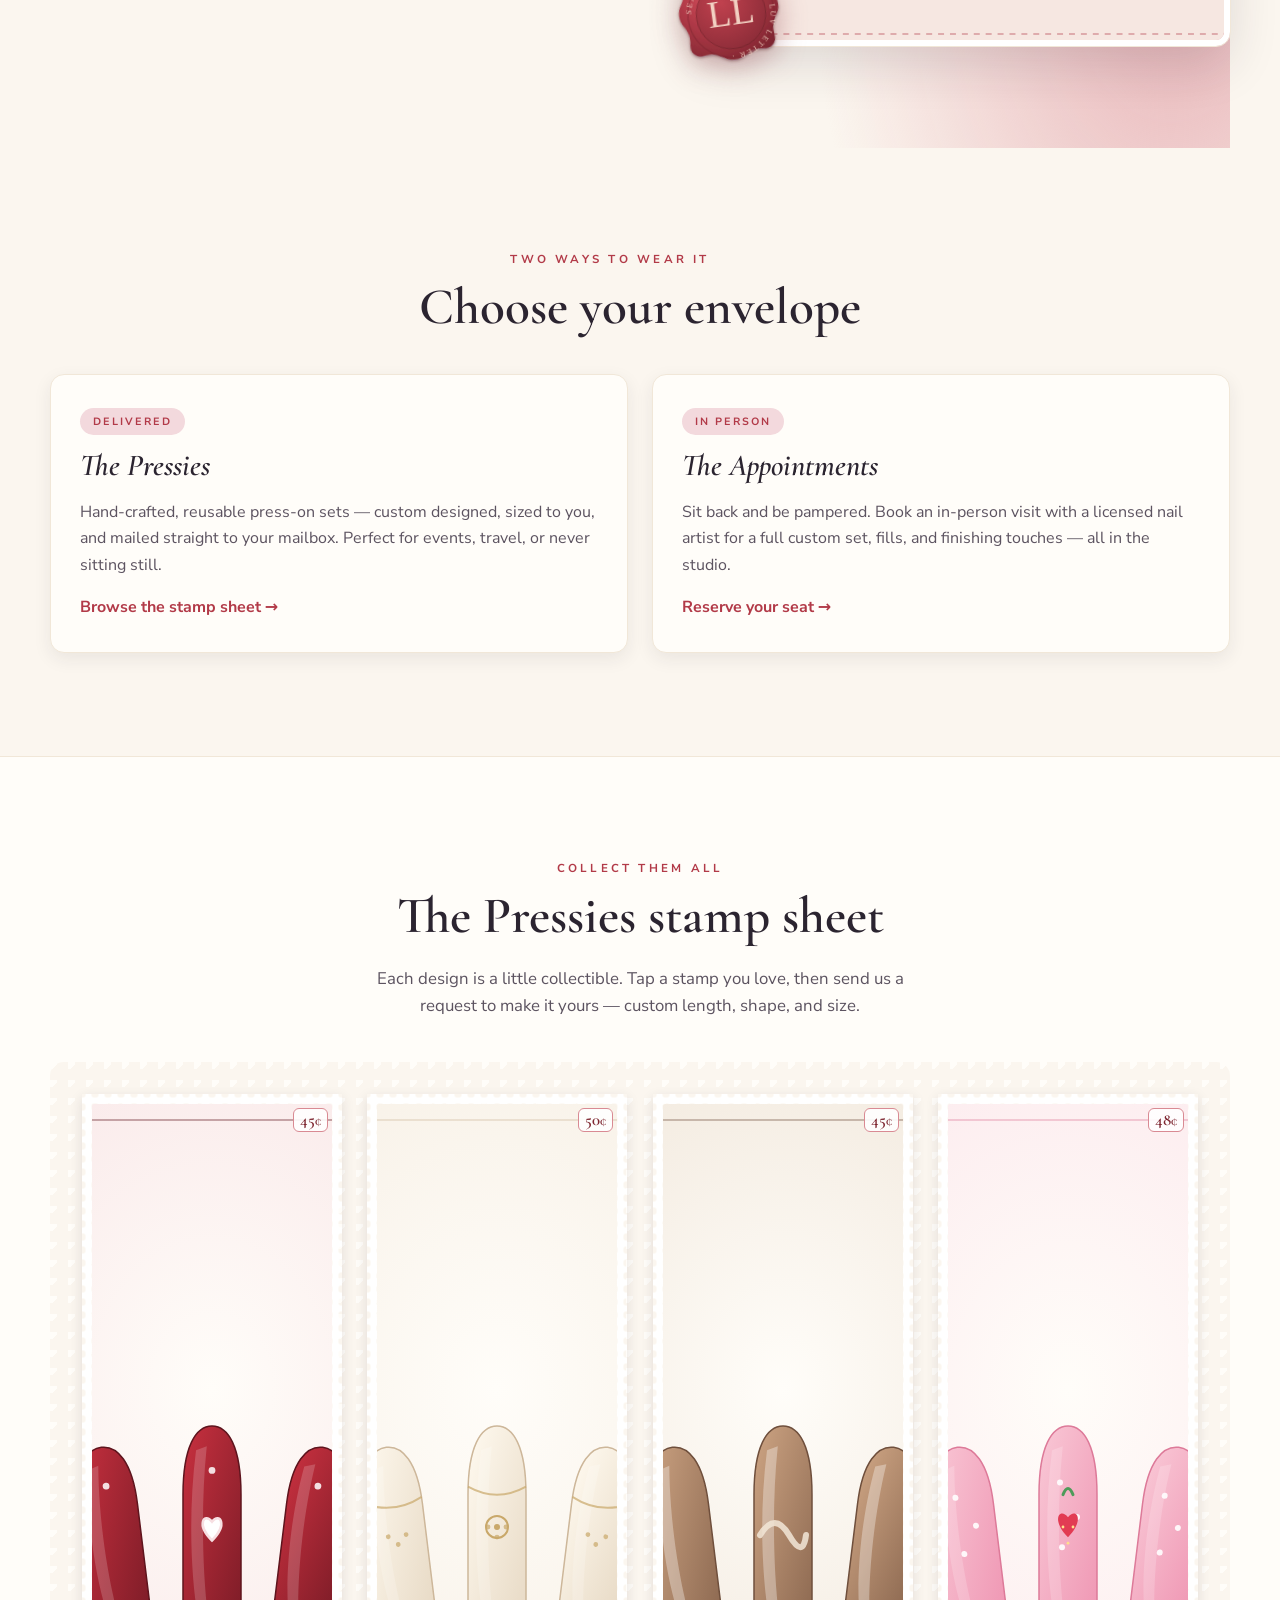
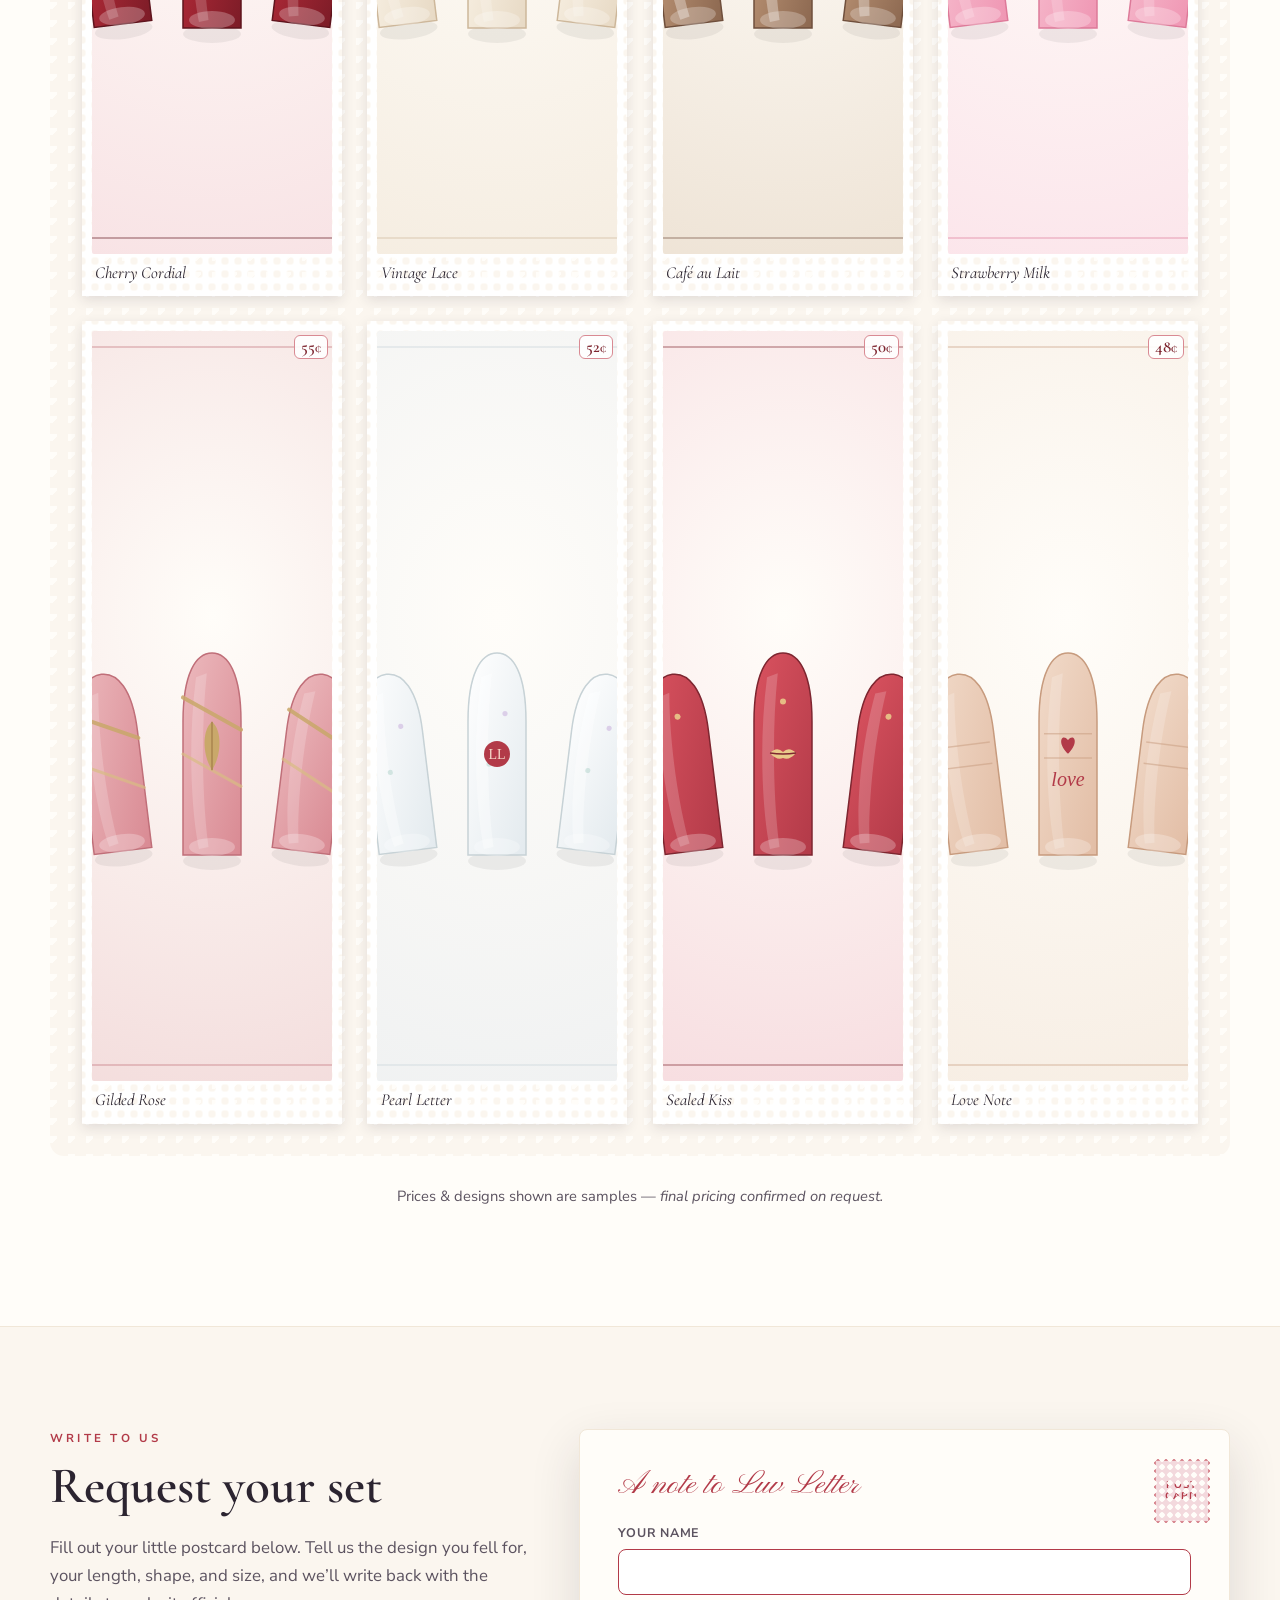
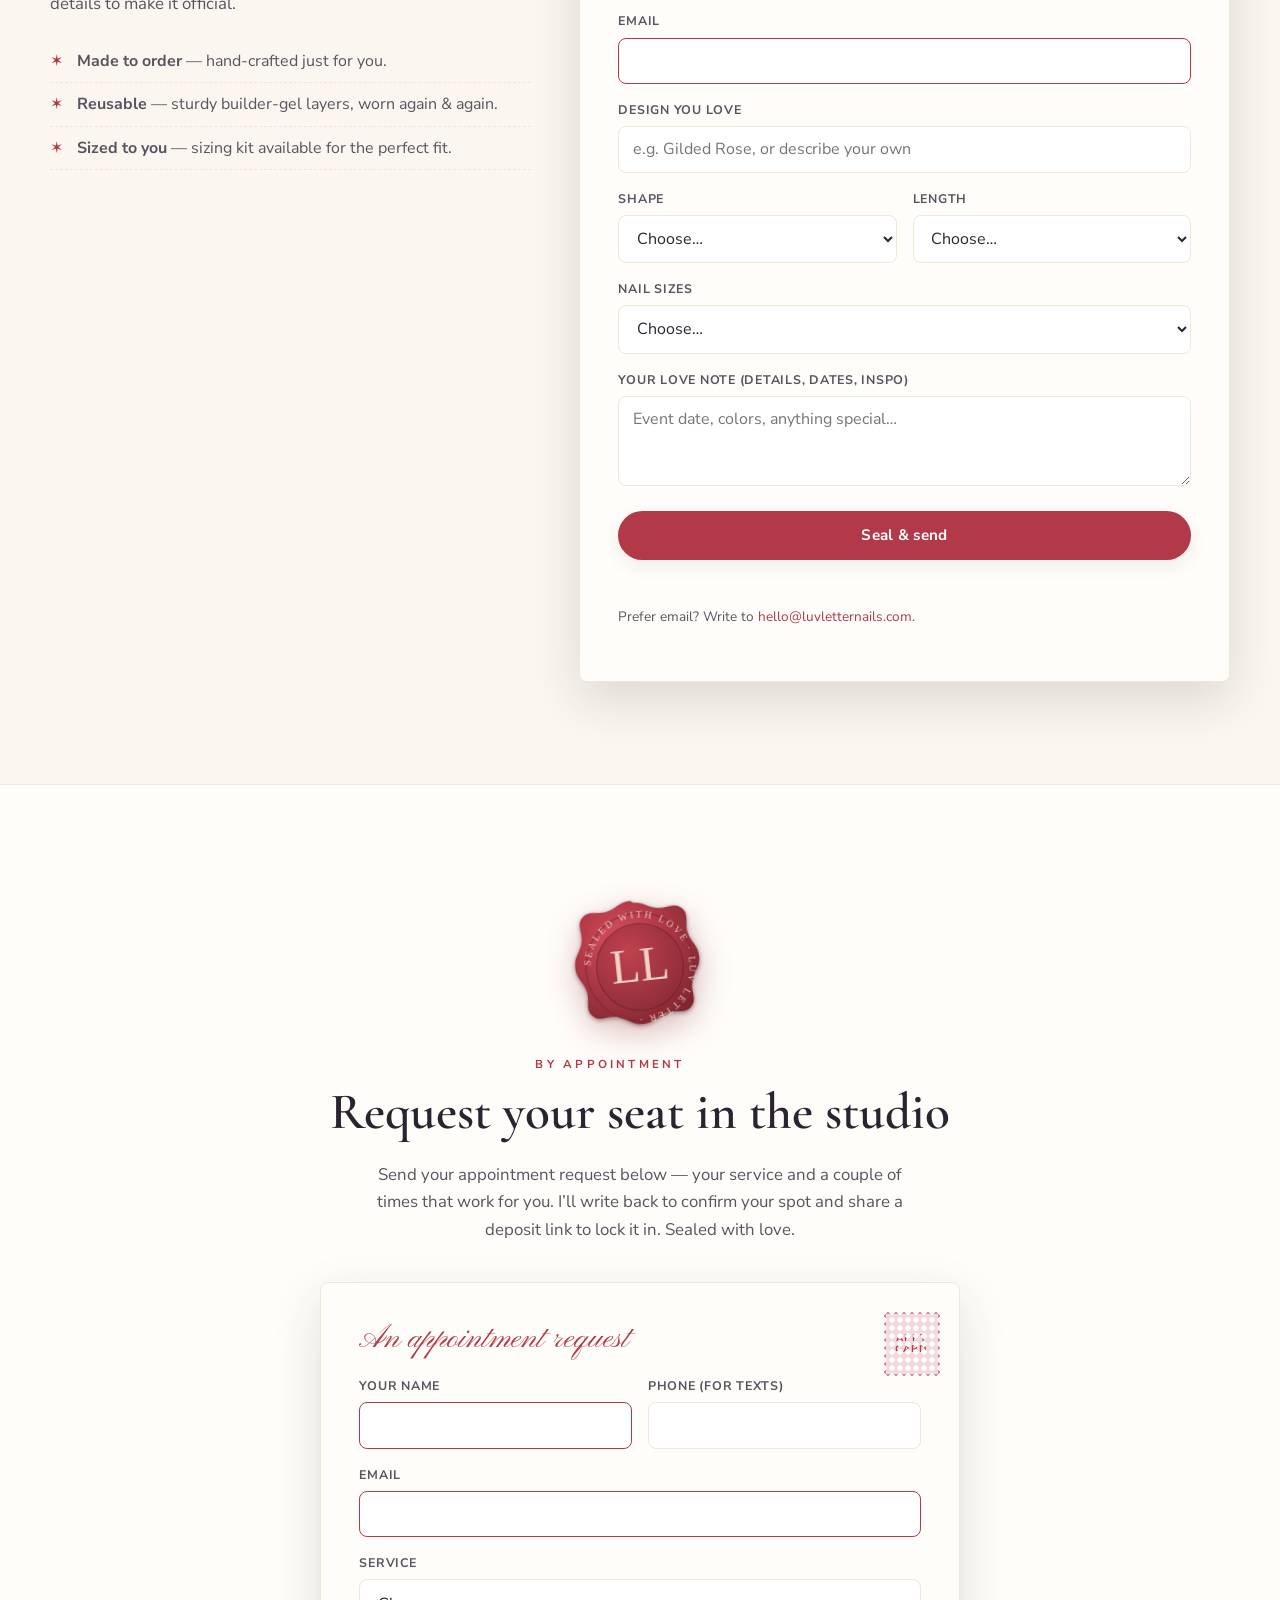
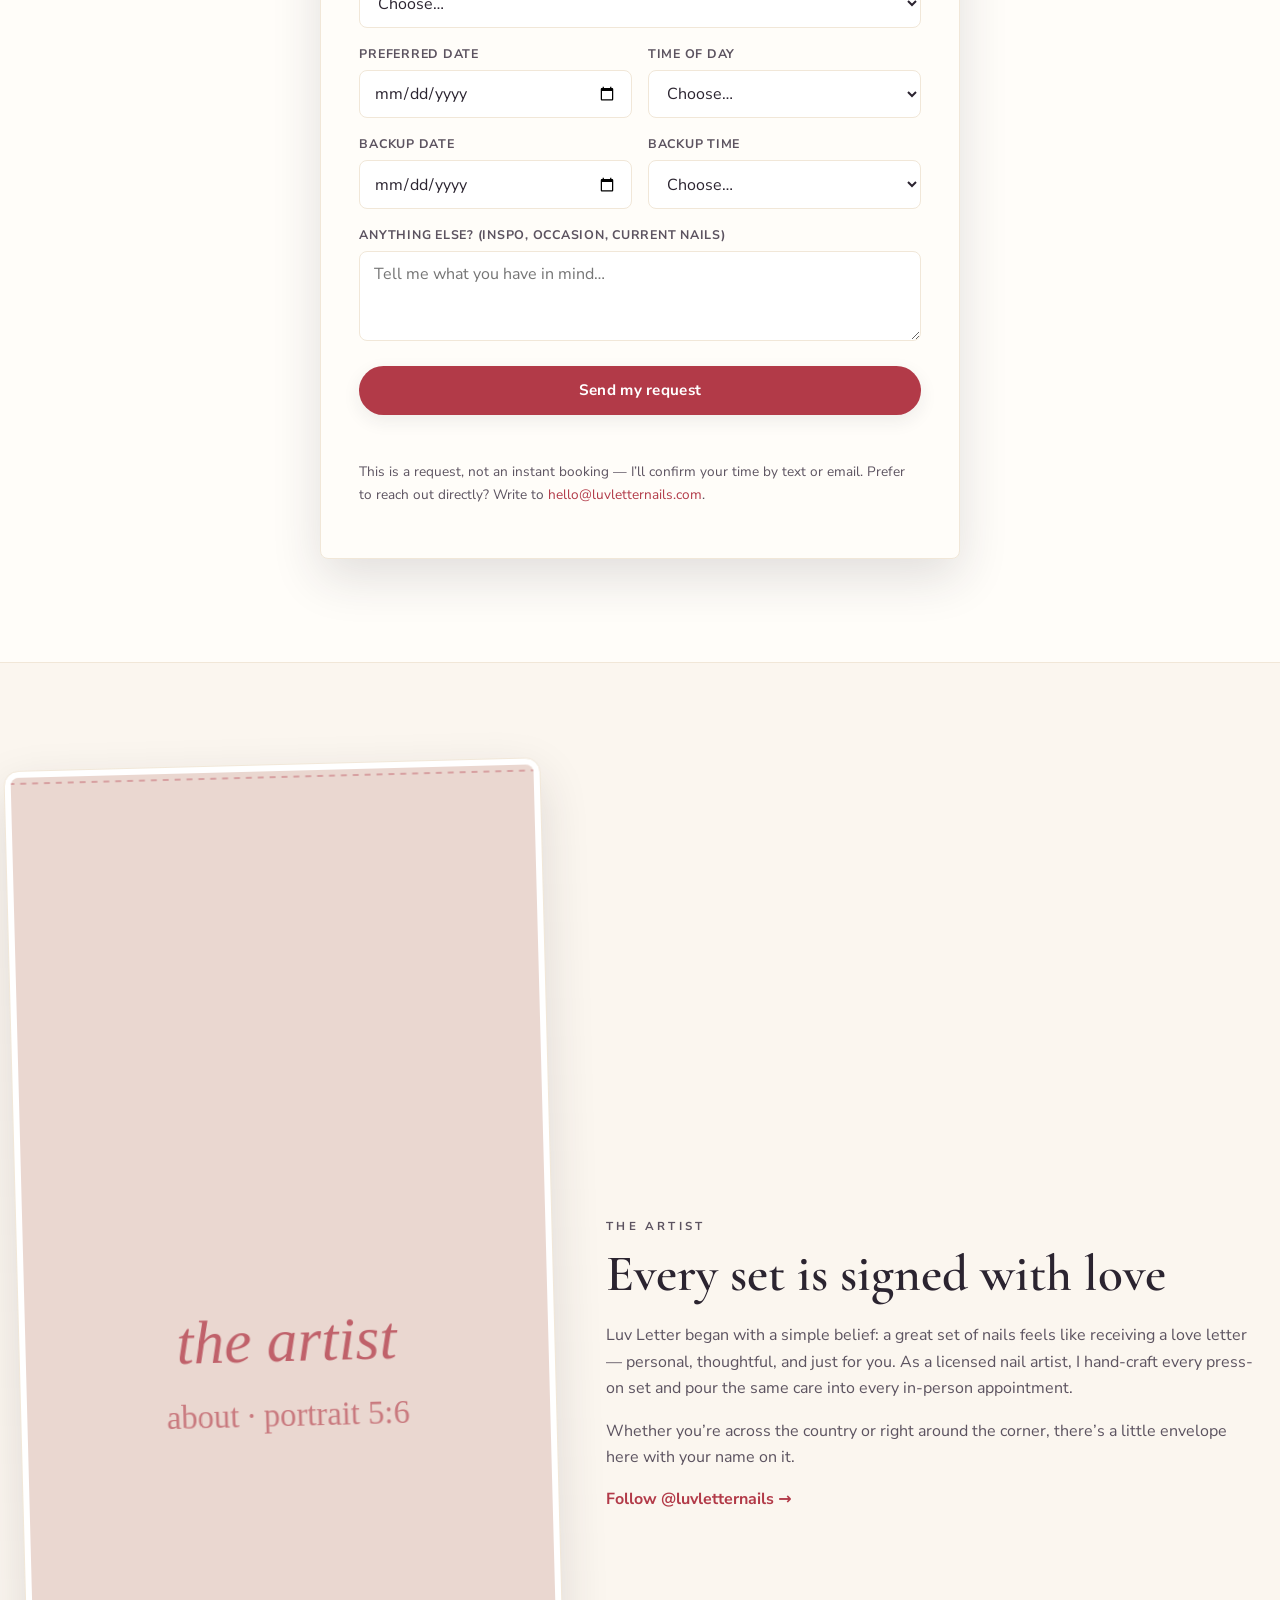
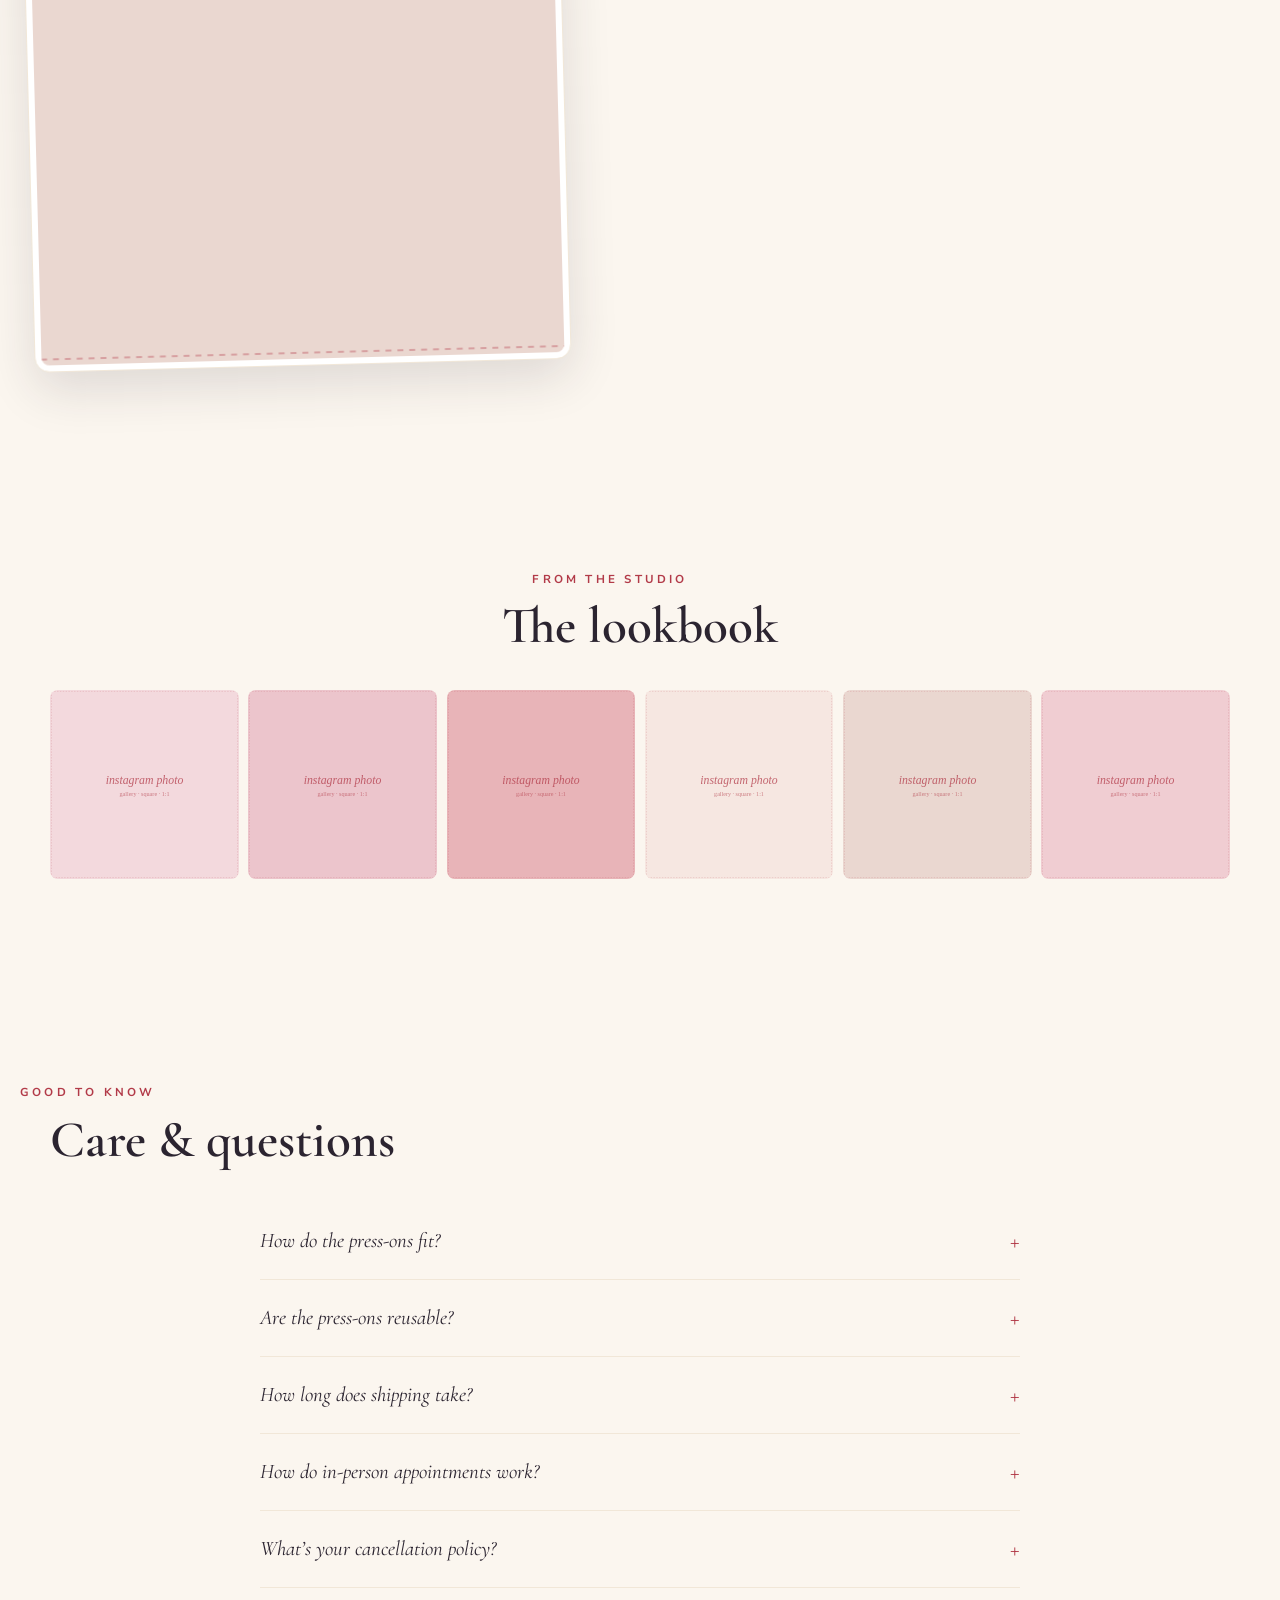
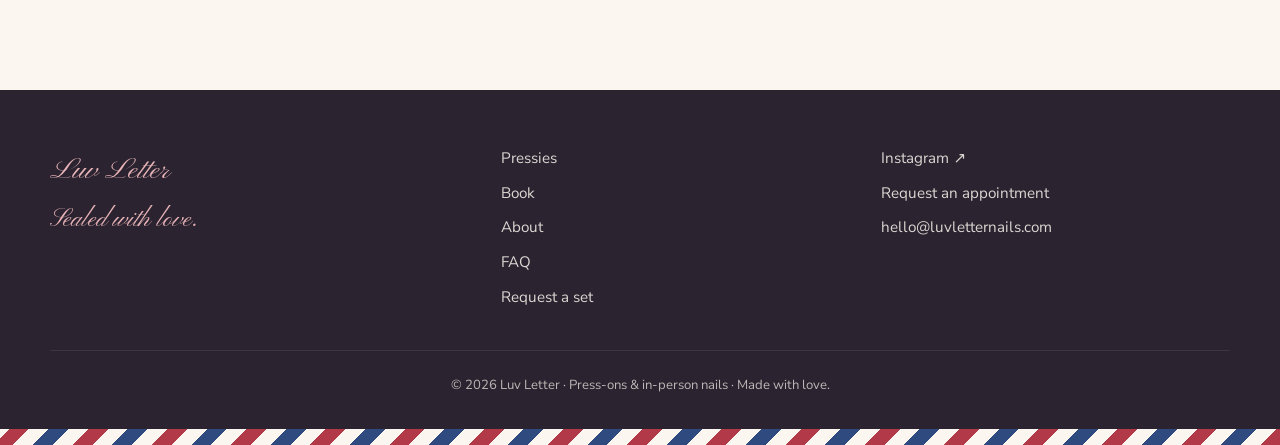
==== commit 932eb98b: "Replace Acuity embed with on-site appointment request form Drop the third-party Acuity scheduler ent" ====
--- a/index.html
+++ b/index.html
@@ -242,7 +242,7 @@
           <p class="postcard__msg" id="formMsg" role="status" aria-live="polite"></p>
           <p class="postcard__fineprint">
             Prefer email? Write to
-            <a id="mailtoLink" href="#">hello@luvletternails.com</a>.
+            <a class="js-mailto" href="#">hello@luvletternails.com</a>.
           </p>
         </form>
       </div>
@@ -254,21 +254,86 @@
         <img class="book__seal" src="assets/svg/wax-seal.svg" alt="Luv Letter wax seal" width="160" height="160" />
       </div>
       <p class="eyebrow">By appointment</p>
-      <h2 class="section-title">Book your seat in the studio</h2>
+      <h2 class="section-title">Request your seat in the studio</h2>
       <p class="section-lead">
-        Real-time availability, reminders, and deposits — handled through our
-        scheduler below. Pick a time and we&rsquo;ll see you soon.
+        Send your appointment request below — your service and a couple of times
+        that work for you. I&rsquo;ll write back to confirm your spot and share a
+        deposit link to lock it in. Sealed with love.
       </p>
 
-      <div class="book__embed" id="acuityEmbed">
-        <!-- Acuity scheduler injected by JS (config in js/main.js). Fallback link: -->
-        <noscript>
-          <a class="btn btn--primary" href="https://luvletternails.as.me/schedule/ea9af220" target="_blank" rel="noopener">Book on Acuity</a>
-        </noscript>
-      </div>
-      <a class="book__fallback" href="https://luvletternails.as.me/schedule/ea9af220" target="_blank" rel="noopener">
-        Trouble loading? Open the booking page →
-      </a>
+      <form class="postcard book__form reveal" id="bookingForm" novalidate>
+        <p class="postcard__stamp" aria-hidden="true">appt<br />card</p>
+        <h3 class="postcard__title script">An appointment request</h3>
+
+        <div class="field-row">
+          <div class="field">
+            <label for="b-name">Your name</label>
+            <input id="b-name" name="name" type="text" autocomplete="name" required />
+          </div>
+          <div class="field">
+            <label for="b-phone">Phone (for texts)</label>
+            <input id="b-phone" name="phone" type="tel" autocomplete="tel" />
+          </div>
+        </div>
+        <div class="field">
+          <label for="b-email">Email</label>
+          <input id="b-email" name="email" type="email" autocomplete="email" required />
+        </div>
+        <div class="field">
+          <label for="b-service">Service</label>
+          <select id="b-service" name="service">
+            <option value="">Choose…</option>
+            <option>Full custom set</option>
+            <option>Fill / refresh</option>
+            <option>Gel manicure</option>
+            <option>Nail art add-on</option>
+            <option>Soak-off / removal</option>
+            <option>Not sure — help me pick</option>
+          </select>
+        </div>
+        <div class="field-row">
+          <div class="field">
+            <label for="b-date1">Preferred date</label>
+            <input id="b-date1" name="preferred_date_1" type="date" />
+          </div>
+          <div class="field">
+            <label for="b-time1">Time of day</label>
+            <select id="b-time1" name="preferred_time_1">
+              <option value="">Choose…</option>
+              <option>Morning</option>
+              <option>Afternoon</option>
+              <option>Evening</option>
+            </select>
+          </div>
+        </div>
+        <div class="field-row">
+          <div class="field">
+            <label for="b-date2">Backup date</label>
+            <input id="b-date2" name="preferred_date_2" type="date" />
+          </div>
+          <div class="field">
+            <label for="b-time2">Backup time</label>
+            <select id="b-time2" name="preferred_time_2">
+              <option value="">Choose…</option>
+              <option>Morning</option>
+              <option>Afternoon</option>
+              <option>Evening</option>
+            </select>
+          </div>
+        </div>
+        <div class="field">
+          <label for="b-notes">Anything else? (inspo, occasion, current nails)</label>
+          <textarea id="b-notes" name="notes" rows="3" placeholder="Tell me what you have in mind…"></textarea>
+        </div>
+
+        <button class="btn btn--primary btn--block" type="submit">Send my request</button>
+        <p class="postcard__msg" id="bookingMsg" role="status" aria-live="polite"></p>
+        <p class="postcard__fineprint">
+          This is a request, not an instant booking — I&rsquo;ll confirm your time by
+          text or email. Prefer to reach out directly? Write to
+          <a class="js-mailto" href="#">hello@luvletternails.com</a>.
+        </p>
+      </form>
     </section>
 
     <!-- ===== About ===== -->
@@ -330,15 +395,16 @@
             <em>(Final timelines confirmed by the artist.)</em></p>
         </details>
         <details class="faq__item">
-          <summary>What about in-person appointments?</summary>
-          <p>Booking, availability, deposits, and reminders are handled through our
-            scheduler in the <a href="#book">Book</a> section. Please review the policies
-            shown there before reserving.</p>
+          <summary>How do in-person appointments work?</summary>
+          <p>Send an appointment request in the <a href="#book">Book</a> section with your
+            service and a couple of times that work for you. I&rsquo;ll reply to confirm your
+            spot and send a deposit link to lock it in — it&rsquo;s a request, not an instant
+            booking, so your time isn&rsquo;t held until I confirm.</p>
         </details>
         <details class="faq__item">
           <summary>What&rsquo;s your cancellation policy?</summary>
-          <p><em>Placeholder — confirm with the artist.</em> Cancellation and rescheduling
-            terms are listed on the booking page at checkout.</p>
+          <p><em>Placeholder — confirm with the artist.</em> Deposits, cancellations, and
+            rescheduling terms will be shared when I confirm your appointment.</p>
         </details>
       </div>
     </section>
@@ -360,7 +426,7 @@
       </nav>
       <div class="footer__contact">
         <a href="https://www.instagram.com/luvletternails" target="_blank" rel="noopener">Instagram&nbsp;↗</a>
-        <a href="https://luvletternails.as.me/schedule/ea9af220" target="_blank" rel="noopener">Book on Acuity&nbsp;↗</a>
+        <a href="#book">Request an appointment</a>
         <a href="mailto:hello@luvletternails.com">hello@luvletternails.com</a>
       </div>
     </div>
--- a/css/styles.css
+++ b/css/styles.css
@@ -321,23 +321,29 @@
 }
 
 .stamp {
-  --perf: var(--cream);
   position: relative;
   font-family: var(--sans);
   cursor: pointer;
   border: 0;
-  padding: 9px;
-  background: #fff;
-  /* perforated stamp edge via radial dots punched out of the border */
-  -webkit-mask:
-    radial-gradient(circle 5px at 0 0, transparent 4px, #000 4.5px) 0 0 / 13px 13px;
-  mask:
-    radial-gradient(circle 5px, transparent 4px, #000 4.5px) -6.5px -6.5px / 13px 13px;
+  padding: 10px;
+  background: transparent;
   box-shadow: 0 4px 12px rgba(43,36,48,0.12);
   transition: transform 0.22s var(--ease), box-shadow 0.22s var(--ease);
   display: flex;
   flex-direction: column;
 }
+/* White "paper" with perforated edge — sits BEHIND the art, so the punched
+   holes only read along the stamp's perimeter (center holes hide under the img). */
+.stamp::before {
+  content: "";
+  position: absolute;
+  inset: 0;
+  z-index: 0;
+  background: #fff;
+  -webkit-mask: radial-gradient(circle 4.5px, transparent 3.6px, #000 4.1px) -6.5px -6.5px / 13px 13px;
+          mask: radial-gradient(circle 4.5px, transparent 3.6px, #000 4.1px) -6.5px -6.5px / 13px 13px;
+}
+.stamp > * { position: relative; z-index: 1; }
 .stamp:hover, .stamp:focus-visible { transform: translateY(-6px) rotate(-1.5deg); box-shadow: var(--shadow-md); outline: none; }
 .stamp.is-picked { transform: translateY(-6px) rotate(-1.5deg); box-shadow: 0 0 0 3px var(--red), var(--shadow-md); }
 
@@ -373,6 +379,7 @@
 .stamp::after {
   content: "PICKED";
   position: absolute;
+  z-index: 2;
   top: 42%; left: 50%;
   transform: translate(-50%, -50%) rotate(-16deg);
   font-family: var(--serif);
@@ -490,19 +497,11 @@
 .book__seal { width: clamp(100px, 14vw, 150px); filter: drop-shadow(0 10px 16px rgba(126,38,48,0.3)); animation: seal-in 0.8s var(--ease) both; }
 @keyframes seal-in { from { transform: scale(1.3) rotate(-12deg); opacity: 0; } to { transform: scale(1) rotate(-6deg); opacity: 1; } }
 
-.book__embed {
-  margin: 2.2rem auto 0;
-  max-width: 920px;
-  background: #fff;
-  border: 1px solid var(--paper-edge);
-  border-radius: var(--radius);
-  box-shadow: var(--shadow-sm);
-  overflow: hidden;
-  min-height: 520px;
-}
-.book__embed iframe { width: 100%; min-height: 800px; border: 0; display: block; }
-.book__embed .btn { margin: 3rem auto; }
-.book__fallback { display: inline-block; margin-top: 1rem; font-size: 0.9rem; }
+.book__form {
+  max-width: 640px;
+  margin: 2.4rem auto 0;
+  text-align: left;
+}
 
 /* =========================================================
    About
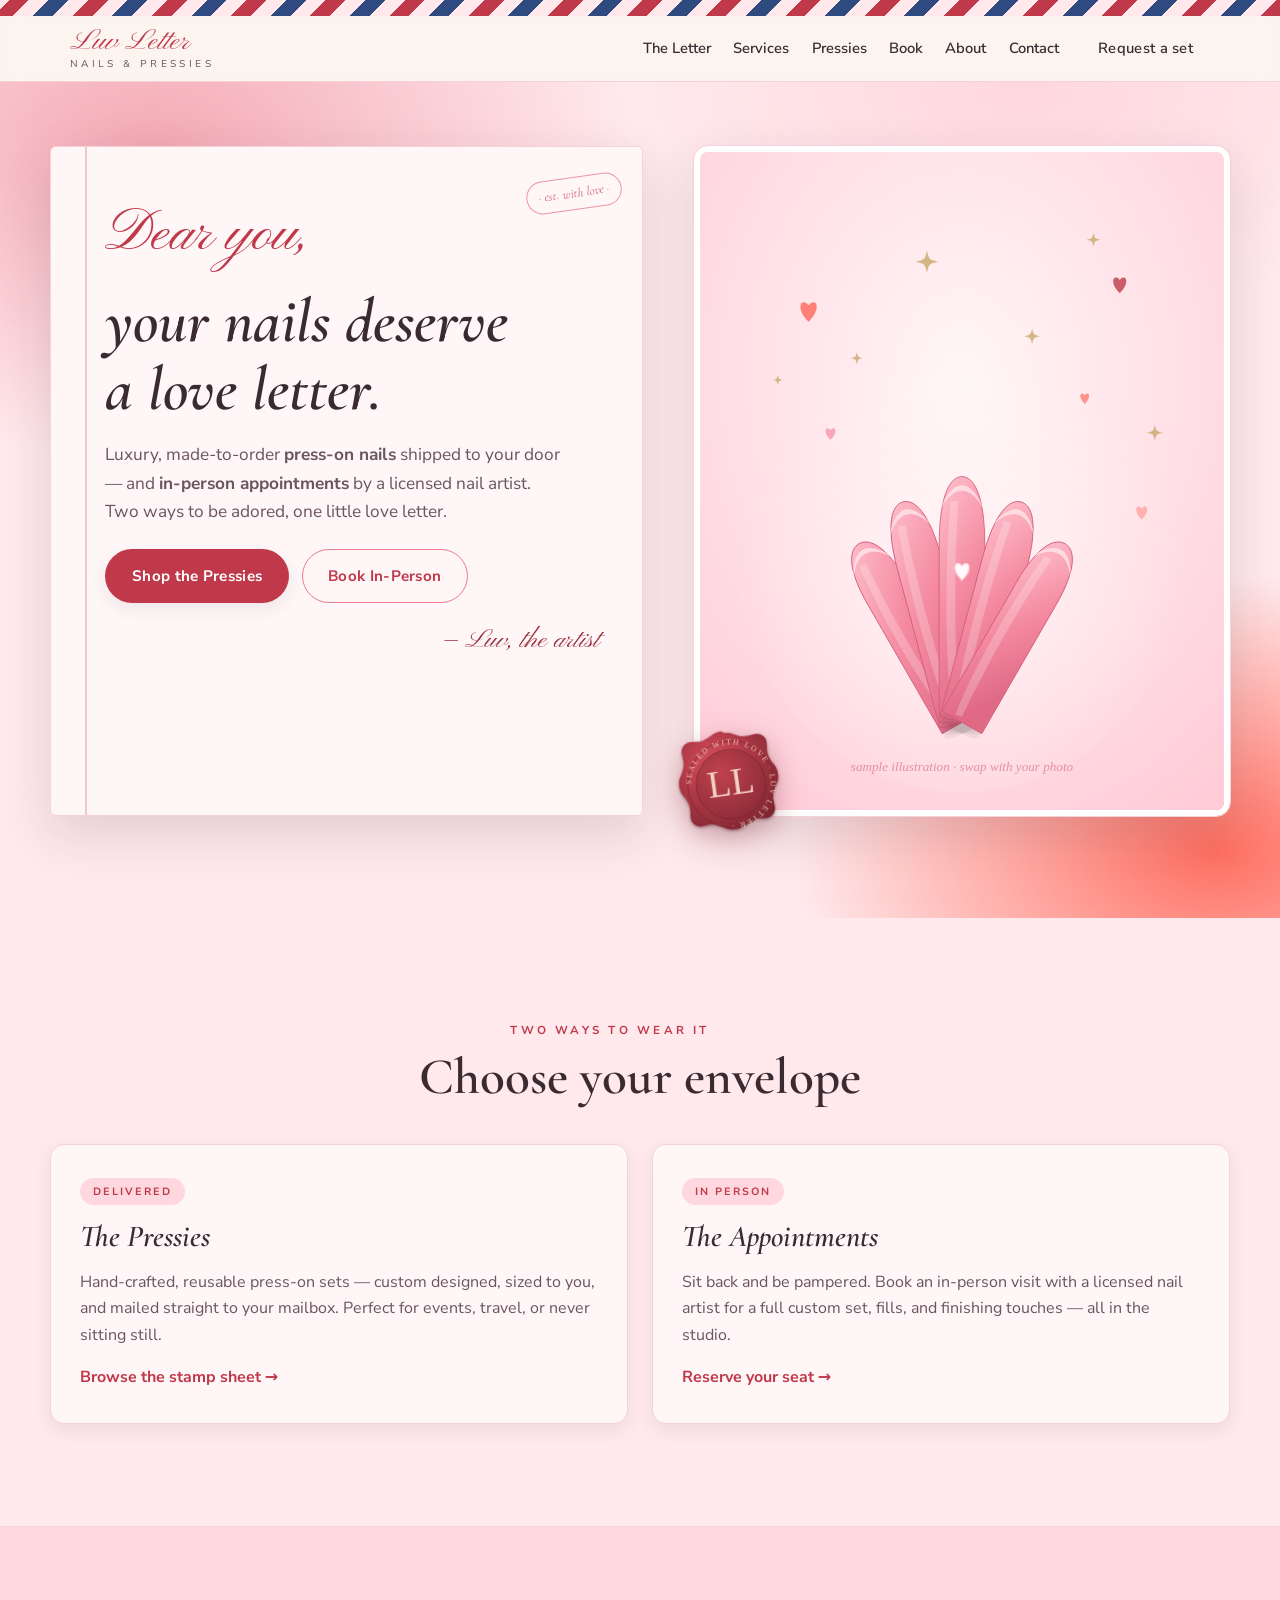
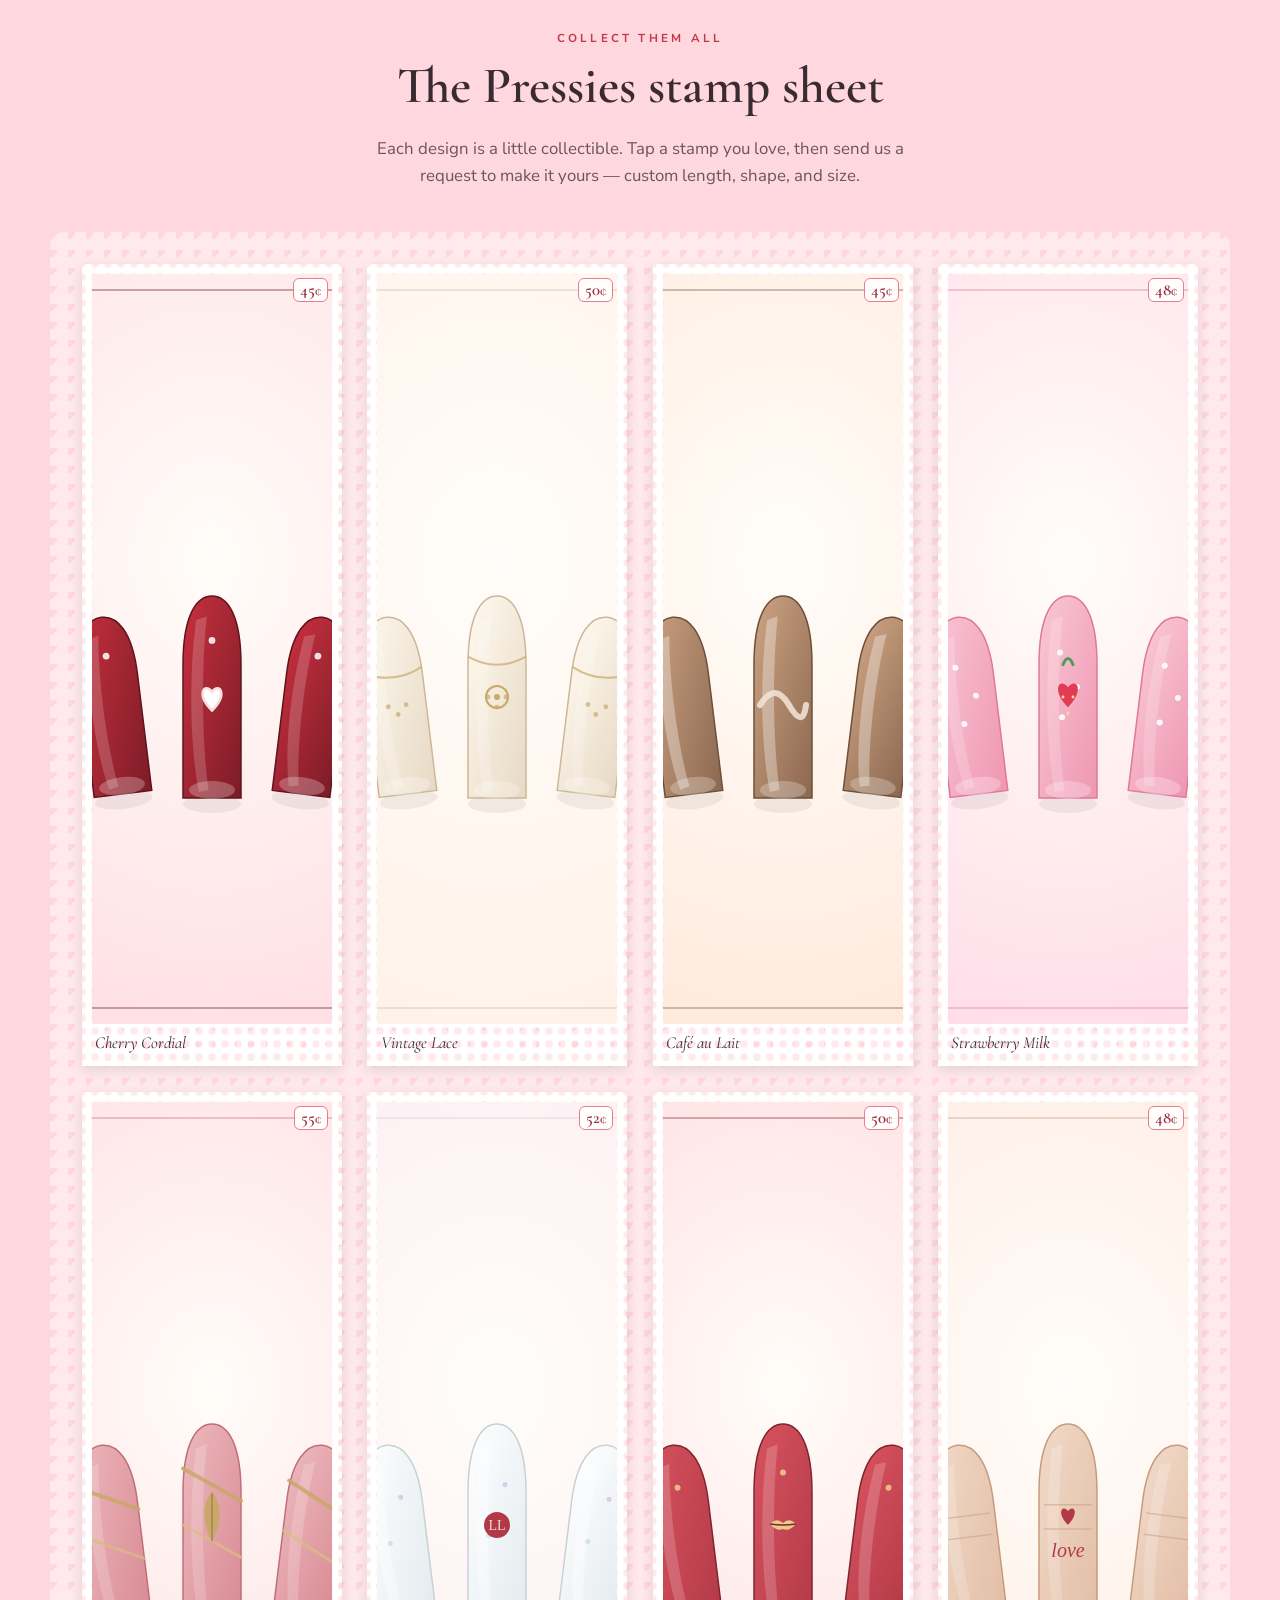
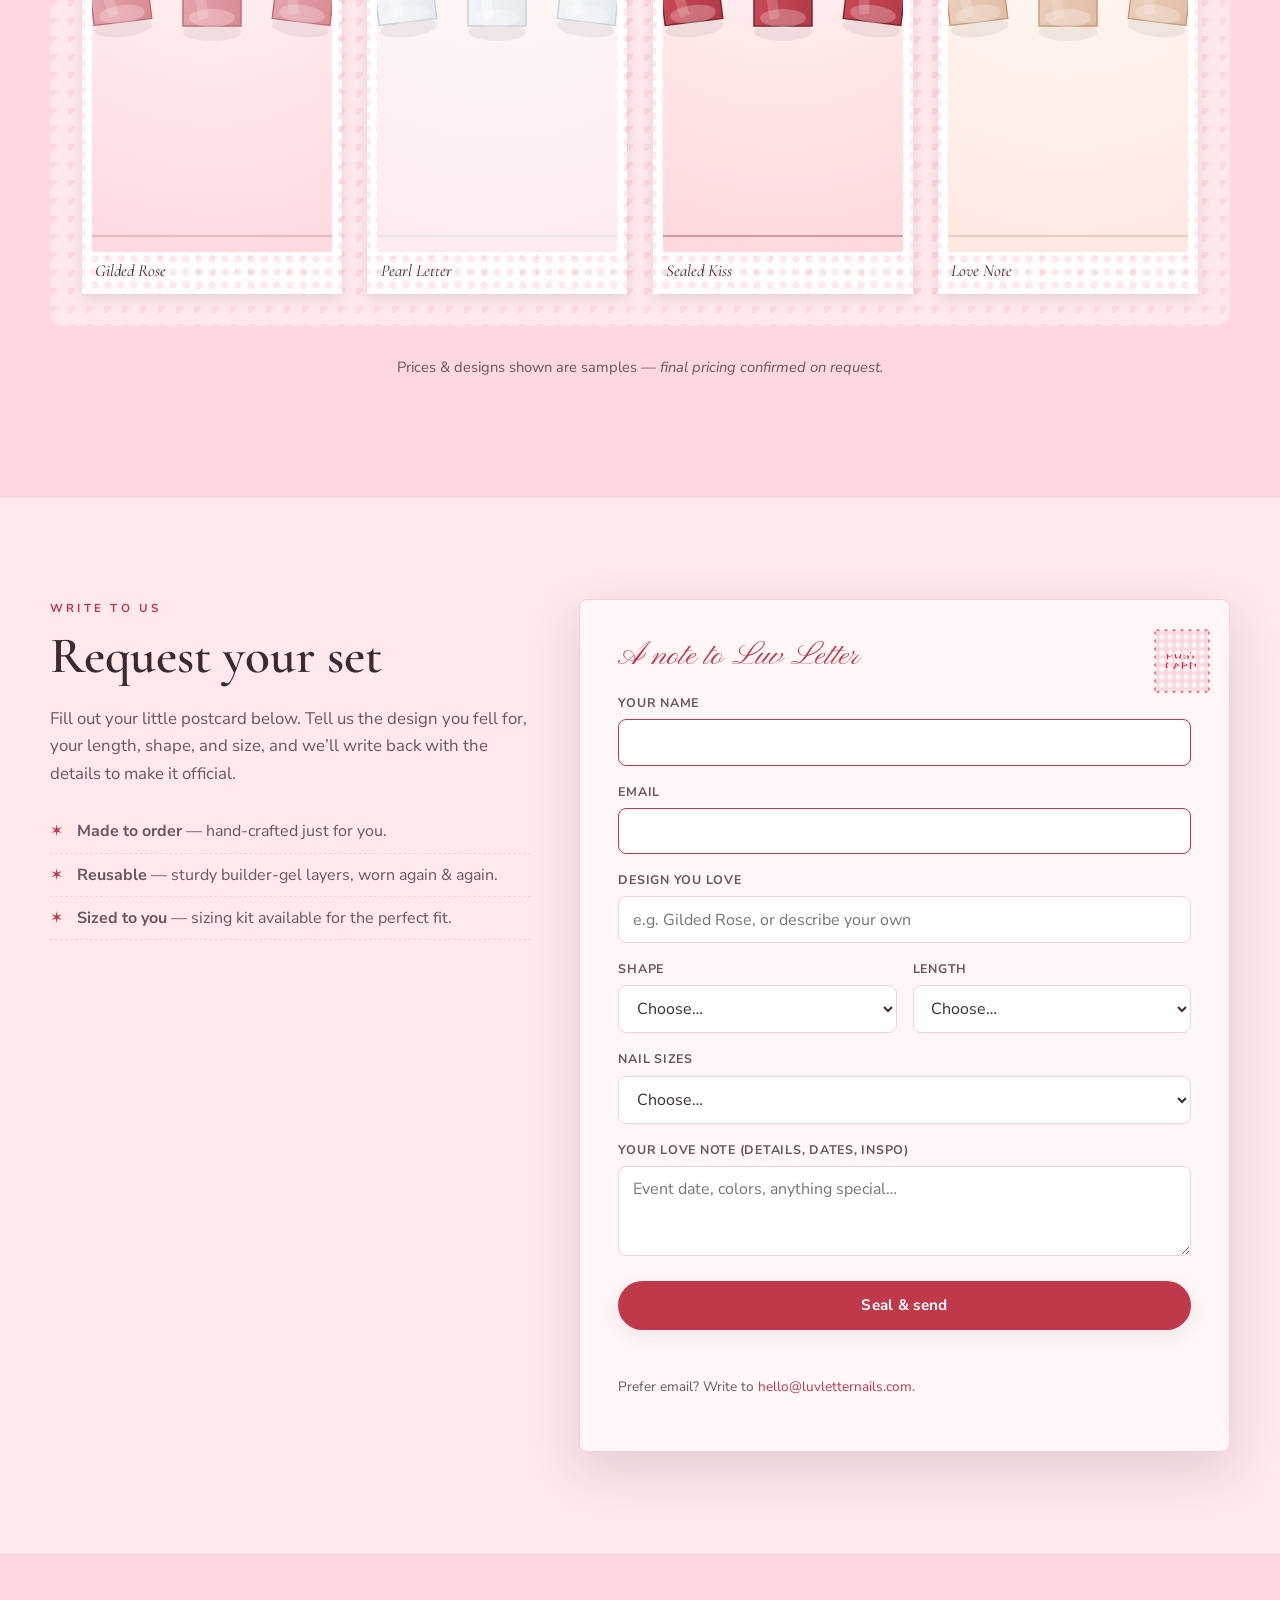
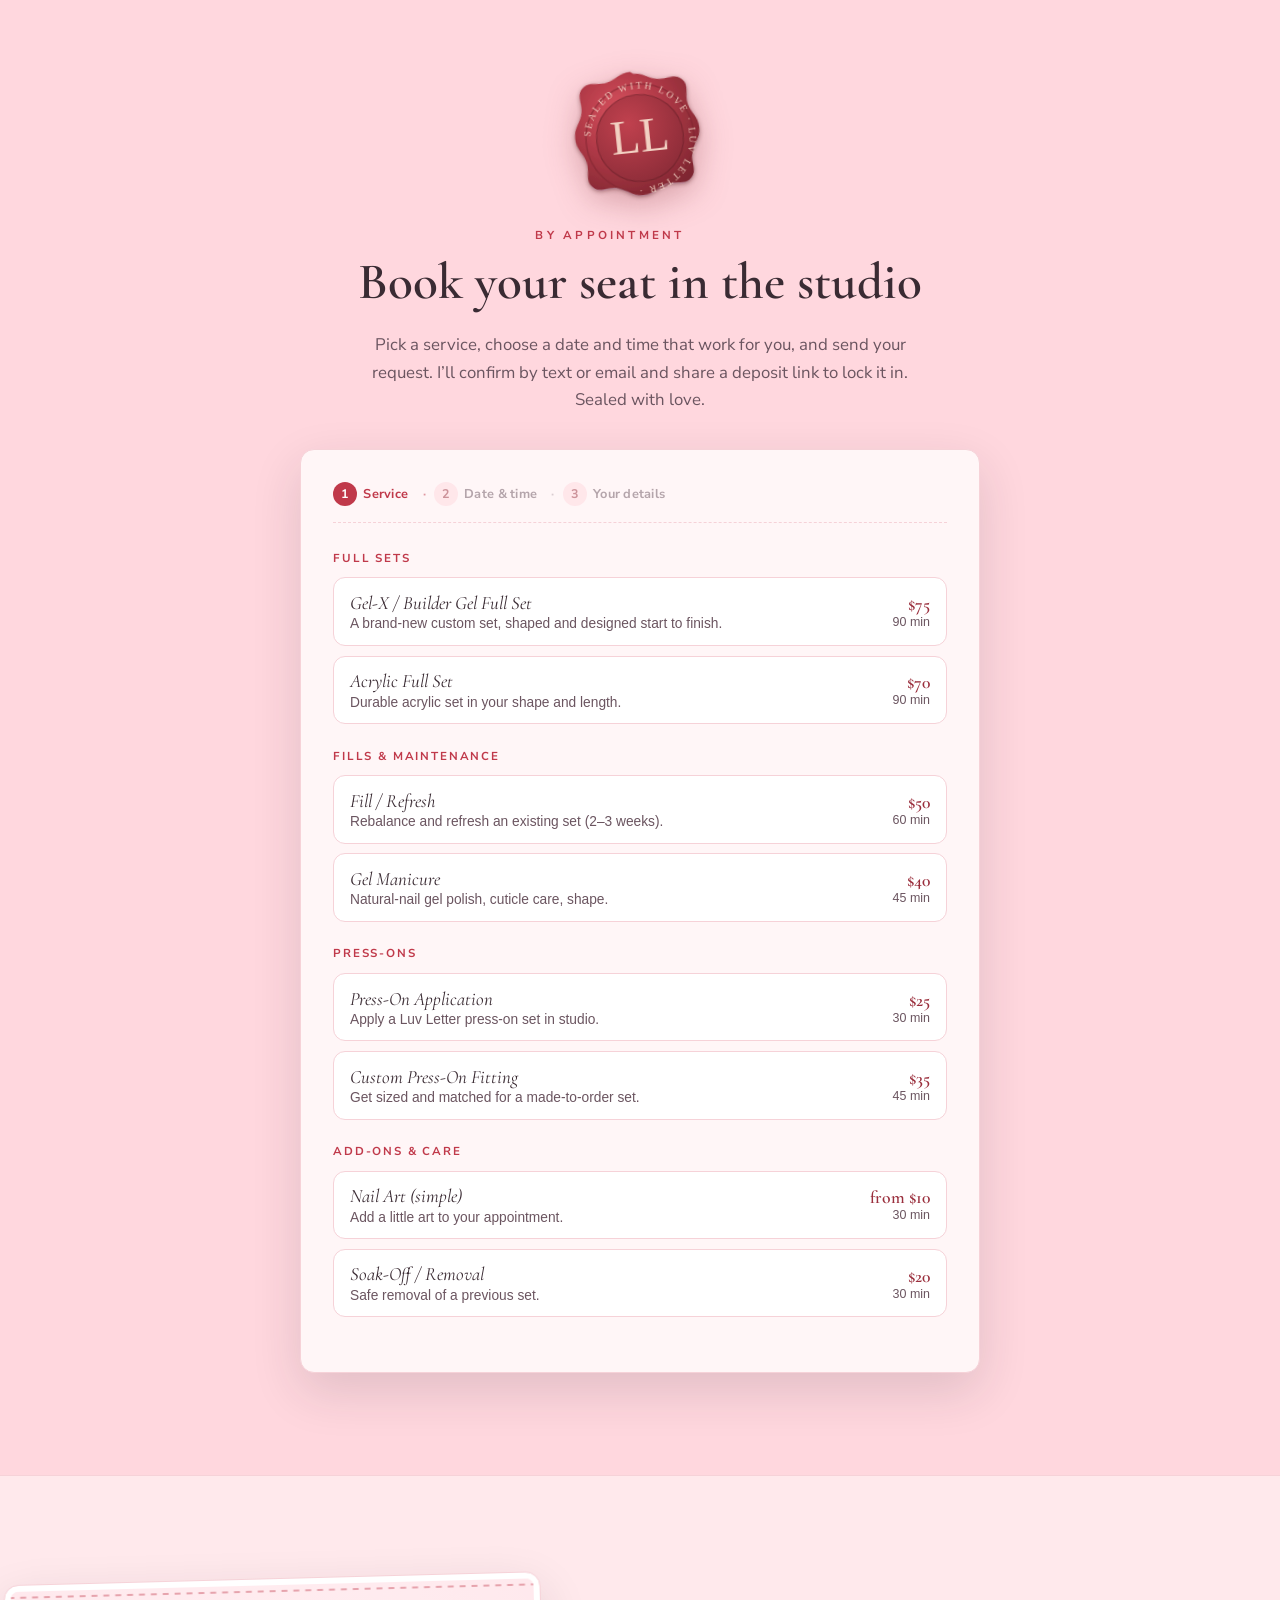
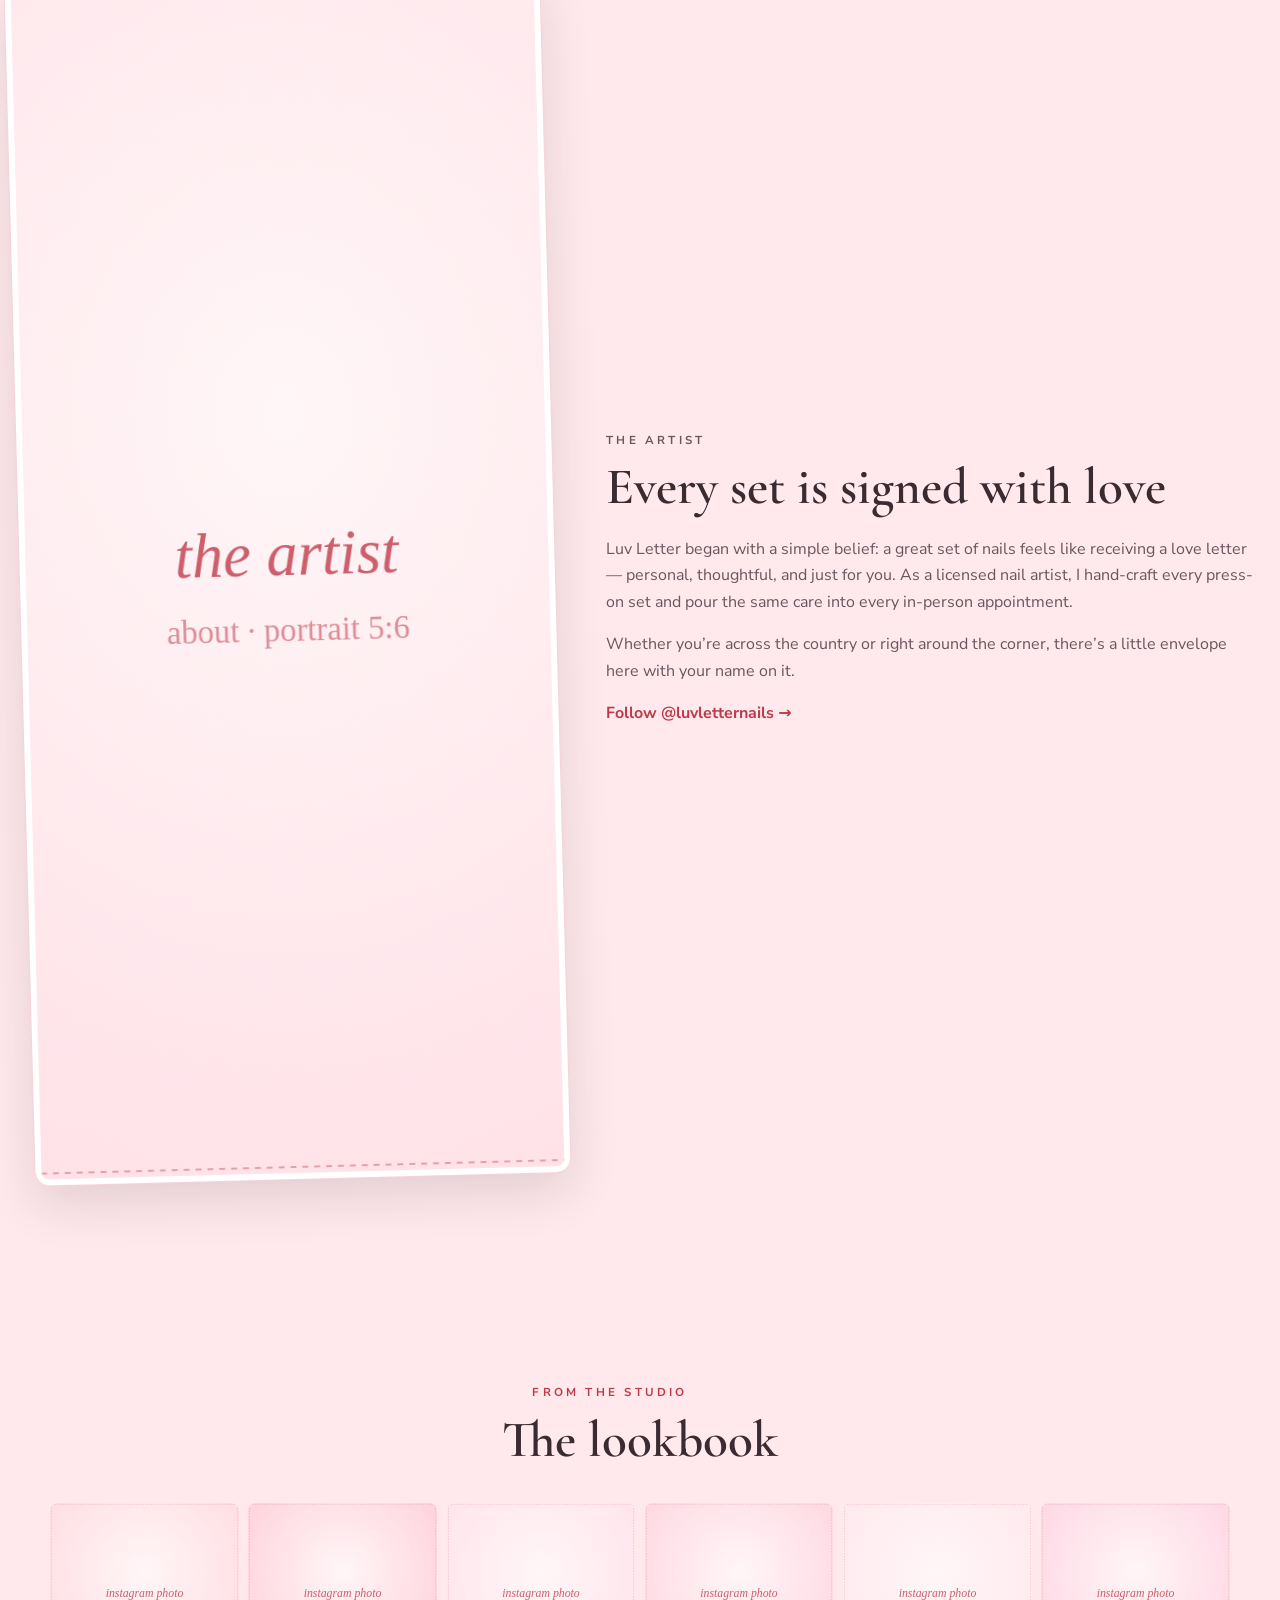
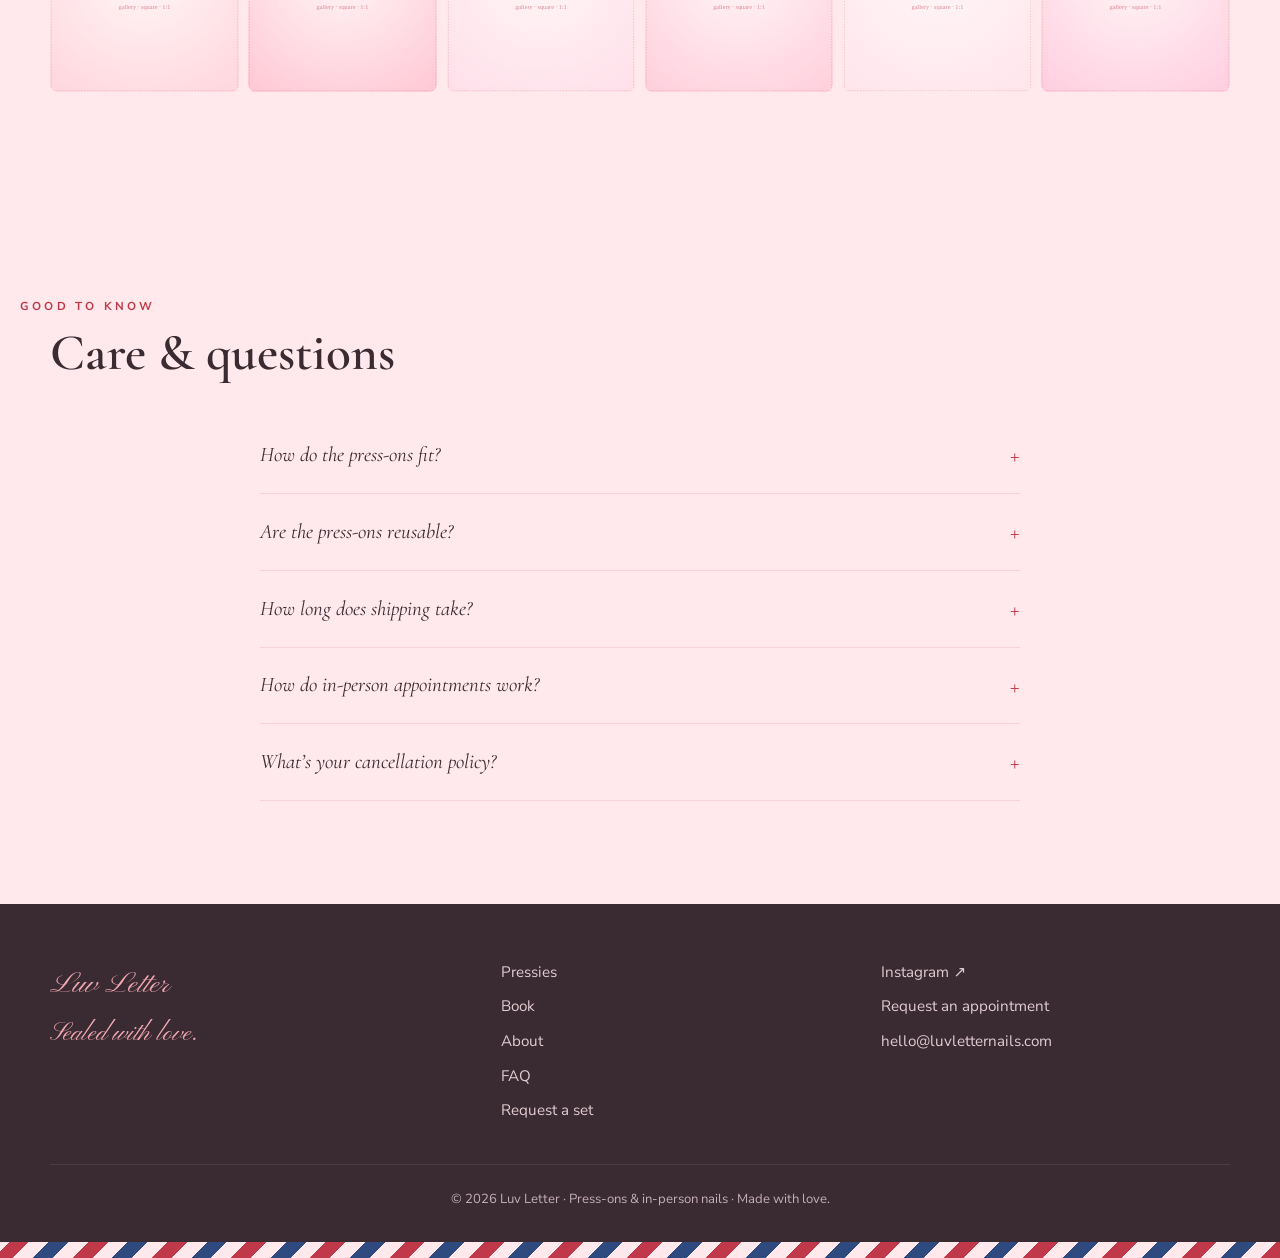
==== commit 83deeeb6: "Replace appointment form with an in-studio scheduler Recreate the Acuity-style booking experience na" ====
--- a/index.html
+++ b/index.html
@@ -254,86 +254,84 @@
         <img class="book__seal" src="assets/svg/wax-seal.svg" alt="Luv Letter wax seal" width="160" height="160" />
       </div>
       <p class="eyebrow">By appointment</p>
-      <h2 class="section-title">Request your seat in the studio</h2>
+      <h2 class="section-title">Book your seat in the studio</h2>
       <p class="section-lead">
-        Send your appointment request below — your service and a couple of times
-        that work for you. I&rsquo;ll write back to confirm your spot and share a
-        deposit link to lock it in. Sealed with love.
+        Pick a service, choose a date and time that work for you, and send your
+        request. I&rsquo;ll confirm by text or email and share a deposit link to
+        lock it in. Sealed with love.
       </p>
 
-      <form class="postcard book__form reveal" id="bookingForm" novalidate>
-        <p class="postcard__stamp" aria-hidden="true">appt<br />card</p>
-        <h3 class="postcard__title script">An appointment request</h3>
-
-        <div class="field-row">
-          <div class="field">
-            <label for="b-name">Your name</label>
-            <input id="b-name" name="name" type="text" autocomplete="name" required />
-          </div>
-          <div class="field">
-            <label for="b-phone">Phone (for texts)</label>
-            <input id="b-phone" name="phone" type="tel" autocomplete="tel" />
-          </div>
+      <div class="booker reveal" id="booker">
+        <!-- progress -->
+        <ol class="booker__steps">
+          <li data-step="1" class="is-active"><span>1</span> Service</li>
+          <li data-step="2"><span>2</span> Date &amp; time</li>
+          <li data-step="3"><span>3</span> Your details</li>
+        </ol>
+
+        <!-- Step 1: pick a service -->
+        <div class="booker__panel" data-panel="1">
+          <div class="svc-list" id="svcList"><!-- services injected by JS --></div>
         </div>
-        <div class="field">
-          <label for="b-email">Email</label>
-          <input id="b-email" name="email" type="email" autocomplete="email" required />
+
+        <!-- Step 2: pick date + time -->
+        <div class="booker__panel" data-panel="2" hidden>
+          <button class="booker__back" type="button" data-back="1">← Change service</button>
+          <p class="booker__chosen" id="chosenService"></p>
+          <div class="cal">
+            <div class="cal__head">
+              <button class="cal__nav" id="calPrev" type="button" aria-label="Previous month">‹</button>
+              <span class="cal__title" id="calTitle"></span>
+              <button class="cal__nav" id="calNext" type="button" aria-label="Next month">›</button>
+            </div>
+            <div class="cal__dow" aria-hidden="true">
+              <span>Su</span><span>Mo</span><span>Tu</span><span>We</span><span>Th</span><span>Fr</span><span>Sa</span>
+            </div>
+            <div class="cal__grid" id="calGrid" role="grid"><!-- days injected by JS --></div>
+          </div>
+          <div class="slots" id="slots" hidden>
+            <p class="slots__label" id="slotsLabel"></p>
+            <div class="slots__grid" id="slotsGrid"><!-- times injected by JS --></div>
+          </div>
         </div>
-        <div class="field">
-          <label for="b-service">Service</label>
-          <select id="b-service" name="service">
-            <option value="">Choose…</option>
-            <option>Full custom set</option>
-            <option>Fill / refresh</option>
-            <option>Gel manicure</option>
-            <option>Nail art add-on</option>
-            <option>Soak-off / removal</option>
-            <option>Not sure — help me pick</option>
-          </select>
+
+        <!-- Step 3: details -->
+        <div class="booker__panel" data-panel="3" hidden>
+          <button class="booker__back" type="button" data-back="2">← Change date/time</button>
+          <form class="postcard booker__form" id="bookingForm" novalidate>
+            <p class="postcard__stamp" aria-hidden="true">appt<br />card</p>
+            <h3 class="postcard__title script">Almost sealed</h3>
+            <div class="booker__summary" id="bookSummary"><!-- summary injected by JS --></div>
+
+            <div class="field-row">
+              <div class="field">
+                <label for="b-name">Your name</label>
+                <input id="b-name" name="name" type="text" autocomplete="name" required />
+              </div>
+              <div class="field">
+                <label for="b-phone">Phone (for texts)</label>
+                <input id="b-phone" name="phone" type="tel" autocomplete="tel" />
+              </div>
+            </div>
+            <div class="field">
+              <label for="b-email">Email</label>
+              <input id="b-email" name="email" type="email" autocomplete="email" required />
+            </div>
+            <div class="field">
+              <label for="b-notes">Anything else? (inspo, occasion, current nails)</label>
+              <textarea id="b-notes" name="notes" rows="3" placeholder="Tell me what you have in mind…"></textarea>
+            </div>
+
+            <button class="btn btn--primary btn--block" type="submit">Send my request</button>
+            <p class="postcard__msg" id="bookingMsg" role="status" aria-live="polite"></p>
+            <p class="postcard__fineprint">
+              This is a request, not an instant booking — I&rsquo;ll confirm your time by
+              text or email. Prefer to reach out directly? Write to
+              <a class="js-mailto" href="#">hello@luvletternails.com</a>.
+            </p>
+          </form>
         </div>
-        <div class="field-row">
-          <div class="field">
-            <label for="b-date1">Preferred date</label>
-            <input id="b-date1" name="preferred_date_1" type="date" />
-          </div>
-          <div class="field">
-            <label for="b-time1">Time of day</label>
-            <select id="b-time1" name="preferred_time_1">
-              <option value="">Choose…</option>
-              <option>Morning</option>
-              <option>Afternoon</option>
-              <option>Evening</option>
-            </select>
-          </div>
-        </div>
-        <div class="field-row">
-          <div class="field">
-            <label for="b-date2">Backup date</label>
-            <input id="b-date2" name="preferred_date_2" type="date" />
-          </div>
-          <div class="field">
-            <label for="b-time2">Backup time</label>
-            <select id="b-time2" name="preferred_time_2">
-              <option value="">Choose…</option>
-              <option>Morning</option>
-              <option>Afternoon</option>
-              <option>Evening</option>
-            </select>
-          </div>
-        </div>
-        <div class="field">
-          <label for="b-notes">Anything else? (inspo, occasion, current nails)</label>
-          <textarea id="b-notes" name="notes" rows="3" placeholder="Tell me what you have in mind…"></textarea>
-        </div>
-
-        <button class="btn btn--primary btn--block" type="submit">Send my request</button>
-        <p class="postcard__msg" id="bookingMsg" role="status" aria-live="polite"></p>
-        <p class="postcard__fineprint">
-          This is a request, not an instant booking — I&rsquo;ll confirm your time by
-          text or email. Prefer to reach out directly? Write to
-          <a class="js-mailto" href="#">hello@luvletternails.com</a>.
-        </p>
-      </form>
+      </div>
     </section>
 
     <!-- ===== About ===== -->
--- a/css/styles.css
+++ b/css/styles.css
@@ -6,16 +6,18 @@
    ========================================================= */
 
 :root {
-  --cream:      #fbf6ef;
-  --paper:      #fffdf9;
-  --paper-edge: #f1e7d8;
-  --blush:      #f3d9dd;
-  --rose:       #e8b4b8;
-  --rose-deep:  #d98a93;
-  --red:        #b23a48;
-  --red-dark:   #7e2630;
-  --ink:        #2b2430;
-  --ink-soft:   #5c5360;
+  --cream:      #ffe9ec; /* soft blush page base (was cream) */
+  --blush-2:    #ffd7de; /* deeper blush band for alternating sections */
+  --paper:      #fff6f7; /* warm near-white for cards/forms (stays light) */
+  --paper-edge: #f6d2d8;
+  --blush:      #ffd7de;
+  --rose:       #f4a9b4;
+  --rose-deep:  #e97d8c;
+  --coral:      #ff6f61; /* bright accent — use on fills/dabs, not as text-on-white */
+  --red:        #c0394a; /* brighter rose-red, CTAs */
+  --red-dark:   #9a2e3c;
+  --ink:        #3a2b33; /* plum-ink */
+  --ink-soft:   #6b5560;
   --gold:       #c9a86a;
   --blue:       #2f4a7e; /* airmail blue */
 
@@ -211,9 +213,12 @@
 .hero { position: relative; padding-top: clamp(2.5rem, 5vw, 4rem); overflow: hidden; }
 .hero__bg {
   position: absolute; inset: 0;
+  max-width: none;   /* override section > * cap so the gradient is full-bleed */
+  margin: 0;
   background:
-    radial-gradient(60% 60% at 15% 10%, var(--blush), transparent 60%),
-    radial-gradient(55% 55% at 95% 90%, var(--rose) 0, transparent 55%),
+    radial-gradient(60% 60% at 12% 8%, var(--rose), transparent 62%),
+    radial-gradient(60% 60% at 95% 92%, var(--coral), transparent 55%),
+    radial-gradient(50% 50% at 80% 0%, var(--blush), transparent 60%),
     var(--cream);
   z-index: -1;
 }
@@ -221,7 +226,7 @@
   display: grid;
   grid-template-columns: 1.05fr 0.95fr;
   gap: clamp(1.5rem, 4vw, 3.5rem);
-  align-items: center;
+  align-items: stretch;
 }
 .hero__note { padding-left: clamp(2.4rem, 5vw, 3.4rem); }
 .hero__postmark {
@@ -248,14 +253,15 @@
 .hero__cta { display: flex; flex-wrap: wrap; gap: 0.8rem; margin: 1.4rem 0 1rem; }
 .hero__sign { font-size: 1.7rem; color: var(--red-dark); text-align: right; margin: 0.4rem 0 0; }
 
-.hero__photo { position: relative; margin: 0; }
+.hero__photo { position: relative; margin: 0; height: 100%; }
 .hero__photo > img:first-child {
   width: 100%;
+  height: 100%;            /* desktop: match the note card's height (kills the empty gap) */
   border-radius: var(--radius);
   box-shadow: var(--shadow-md);
   border: 6px solid #fff;
   outline: 1px solid var(--paper-edge);
-  aspect-ratio: 4 / 5;
+  aspect-ratio: 4 / 5;     /* fallback ratio when the column height is indefinite (mobile) */
   object-fit: cover;
 }
 .hero__seal {
@@ -306,7 +312,7 @@
 /* =========================================================
    Pressies — postage stamp sheet
    ========================================================= */
-.pressies { text-align: center; background: var(--paper); border-block: 1px solid var(--paper-edge); }
+.pressies { text-align: center; background: var(--blush-2); border-block: 1px solid var(--paper-edge); }
 .pressies__head { margin-bottom: 2.6rem; }
 
 .stamp-sheet {
@@ -492,16 +498,130 @@
 /* =========================================================
    Book — wax seal anchor
    ========================================================= */
-.book { text-align: center; background: var(--paper); border-block: 1px solid var(--paper-edge); position: relative; }
+.book { text-align: center; background: var(--blush-2); border-block: 1px solid var(--paper-edge); position: relative; }
 .book__seal-wrap { display: flex; justify-content: center; margin-bottom: 0.5rem; }
 .book__seal { width: clamp(100px, 14vw, 150px); filter: drop-shadow(0 10px 16px rgba(126,38,48,0.3)); animation: seal-in 0.8s var(--ease) both; }
 @keyframes seal-in { from { transform: scale(1.3) rotate(-12deg); opacity: 0; } to { transform: scale(1) rotate(-6deg); opacity: 1; } }
 
-.book__form {
-  max-width: 640px;
-  margin: 2.4rem auto 0;
+/* ----- Scheduler (booker) ----- */
+.booker {
+  max-width: 680px;
+  margin: 2.2rem auto 0;
   text-align: left;
-}
+  background: var(--paper);
+  border: 1px solid var(--paper-edge);
+  border-radius: var(--radius);
+  box-shadow: var(--shadow-md);
+  padding: clamp(1.3rem, 3.5vw, 2rem);
+}
+
+/* progress steps */
+.booker__steps {
+  display: flex;
+  gap: 0.5rem;
+  list-style: none;
+  margin: 0 0 1.6rem;
+  padding: 0 0 1rem;
+  border-bottom: 1px dashed var(--paper-edge);
+  font-size: 0.8rem;
+  font-weight: 700;
+  letter-spacing: 0.02em;
+  color: var(--ink-soft);
+  flex-wrap: wrap;
+}
+.booker__steps li { display: flex; align-items: center; gap: 0.4rem; opacity: 0.5; }
+.booker__steps li::after { content: "·"; margin-left: 0.5rem; opacity: 0.5; }
+.booker__steps li:last-child::after { content: ""; }
+.booker__steps li span {
+  display: grid; place-content: center;
+  width: 1.5rem; height: 1.5rem;
+  border-radius: 50%;
+  background: var(--blush);
+  color: var(--red-dark);
+  font-size: 0.78rem;
+}
+.booker__steps li.is-active { opacity: 1; color: var(--red); }
+.booker__steps li.is-active span { background: var(--red); color: #fff; }
+
+.booker__back {
+  background: none; border: 0; cursor: pointer;
+  color: var(--red); font-family: var(--sans); font-weight: 700; font-size: 0.9rem;
+  padding: 0 0 0.8rem;
+}
+.booker__back:hover { color: var(--red-dark); }
+.booker__chosen {
+  font-family: var(--serif); font-style: italic; font-size: 1.2rem;
+  color: var(--ink); margin: 0 0 1rem;
+}
+
+/* step 1 — services */
+.svc-cat { margin-bottom: 1.4rem; }
+.svc-cat__title {
+  font-family: var(--sans); text-transform: uppercase; letter-spacing: 0.16em;
+  font-size: 0.72rem; font-weight: 700; color: var(--red); margin: 0 0 0.6rem;
+}
+.svc {
+  width: 100%;
+  display: flex; align-items: center; justify-content: space-between; gap: 1rem;
+  text-align: left; cursor: pointer;
+  background: #fff; border: 1.5px solid var(--paper-edge); border-radius: 12px;
+  padding: 0.85rem 1rem; margin-bottom: 0.6rem;
+  transition: border-color 0.2s, box-shadow 0.2s, transform 0.15s var(--ease);
+}
+.svc:hover, .svc:focus-visible { border-color: var(--rose-deep); box-shadow: var(--shadow-sm); transform: translateY(-2px); outline: none; }
+.svc__name { display: block; font-family: var(--serif); font-style: italic; font-size: 1.18rem; color: var(--ink); }
+.svc__desc { display: block; font-size: 0.86rem; color: var(--ink-soft); margin-top: 0.15rem; }
+.svc__meta { text-align: right; white-space: nowrap; }
+.svc__price { display: block; font-family: var(--serif); font-weight: 600; color: var(--red-dark); font-size: 1.1rem; }
+.svc__dur { display: block; font-size: 0.78rem; color: var(--ink-soft); }
+
+/* step 2 — calendar */
+.cal { max-width: 420px; margin: 0 auto; }
+.cal__head { display: flex; align-items: center; justify-content: space-between; margin-bottom: 0.6rem; }
+.cal__title { font-family: var(--serif); font-size: 1.3rem; color: var(--ink); }
+.cal__nav {
+  width: 2.2rem; height: 2.2rem; border-radius: 50%;
+  border: 1.5px solid var(--paper-edge); background: #fff; color: var(--red);
+  font-size: 1.2rem; line-height: 1; cursor: pointer; transition: background 0.2s, border-color 0.2s;
+}
+.cal__nav:hover:not(:disabled) { background: var(--blush); border-color: var(--rose-deep); }
+.cal__nav:disabled { opacity: 0.3; cursor: not-allowed; }
+.cal__dow, .cal__grid { display: grid; grid-template-columns: repeat(7, 1fr); gap: 4px; }
+.cal__dow {
+  margin-bottom: 4px; text-align: center; font-size: 0.7rem; font-weight: 700;
+  letter-spacing: 0.04em; color: var(--ink-soft); text-transform: uppercase;
+}
+.cal__cell {
+  aspect-ratio: 1; display: grid; place-content: center;
+  border: 0; border-radius: 9px; background: #fff;
+  font-family: var(--sans); font-size: 0.95rem; color: var(--ink); cursor: pointer;
+  transition: background 0.18s, color 0.18s, transform 0.12s var(--ease);
+}
+.cal__cell.is-empty { background: transparent; }
+.cal__cell:not(.is-disabled):not(.is-empty):not(.is-selected):hover { background: var(--blush); transform: translateY(-1px); }
+.cal__cell.is-disabled { color: var(--ink-soft); opacity: 0.35; cursor: default; background: transparent; }
+.cal__cell.is-selected { background: var(--red); color: #fff; font-weight: 700; }
+
+/* step 2 — time slots */
+.slots { margin-top: 1.6rem; border-top: 1px dashed var(--paper-edge); padding-top: 1.2rem; }
+.slots__label { font-family: var(--serif); font-style: italic; font-size: 1.1rem; color: var(--ink); margin: 0 0 0.8rem; text-align: center; }
+.slots__grid { display: grid; grid-template-columns: repeat(auto-fill, minmax(96px, 1fr)); gap: 0.55rem; }
+.slot {
+  border: 1.5px solid var(--rose-deep); background: #fff; color: var(--red-dark);
+  border-radius: 999px; padding: 0.6rem 0.4rem; font-family: var(--sans);
+  font-weight: 700; font-size: 0.9rem; cursor: pointer; transition: background 0.18s, color 0.18s, transform 0.12s var(--ease);
+}
+.slot:hover, .slot:focus-visible { background: var(--red); color: #fff; transform: translateY(-2px); outline: none; }
+
+/* step 3 — summary */
+.booker__summary {
+  background: var(--cream); border: 1px solid var(--paper-edge); border-radius: 10px;
+  padding: 0.9rem 1.1rem; margin-bottom: 1.3rem;
+}
+.summary-row { display: flex; justify-content: space-between; gap: 1rem; padding: 0.3rem 0; font-size: 0.95rem; }
+.summary-row span { color: var(--ink-soft); }
+.summary-row strong { color: var(--ink); text-align: right; }
+.summary-row + .summary-row { border-top: 1px dashed var(--paper-edge); }
 
 /* =========================================================
    About
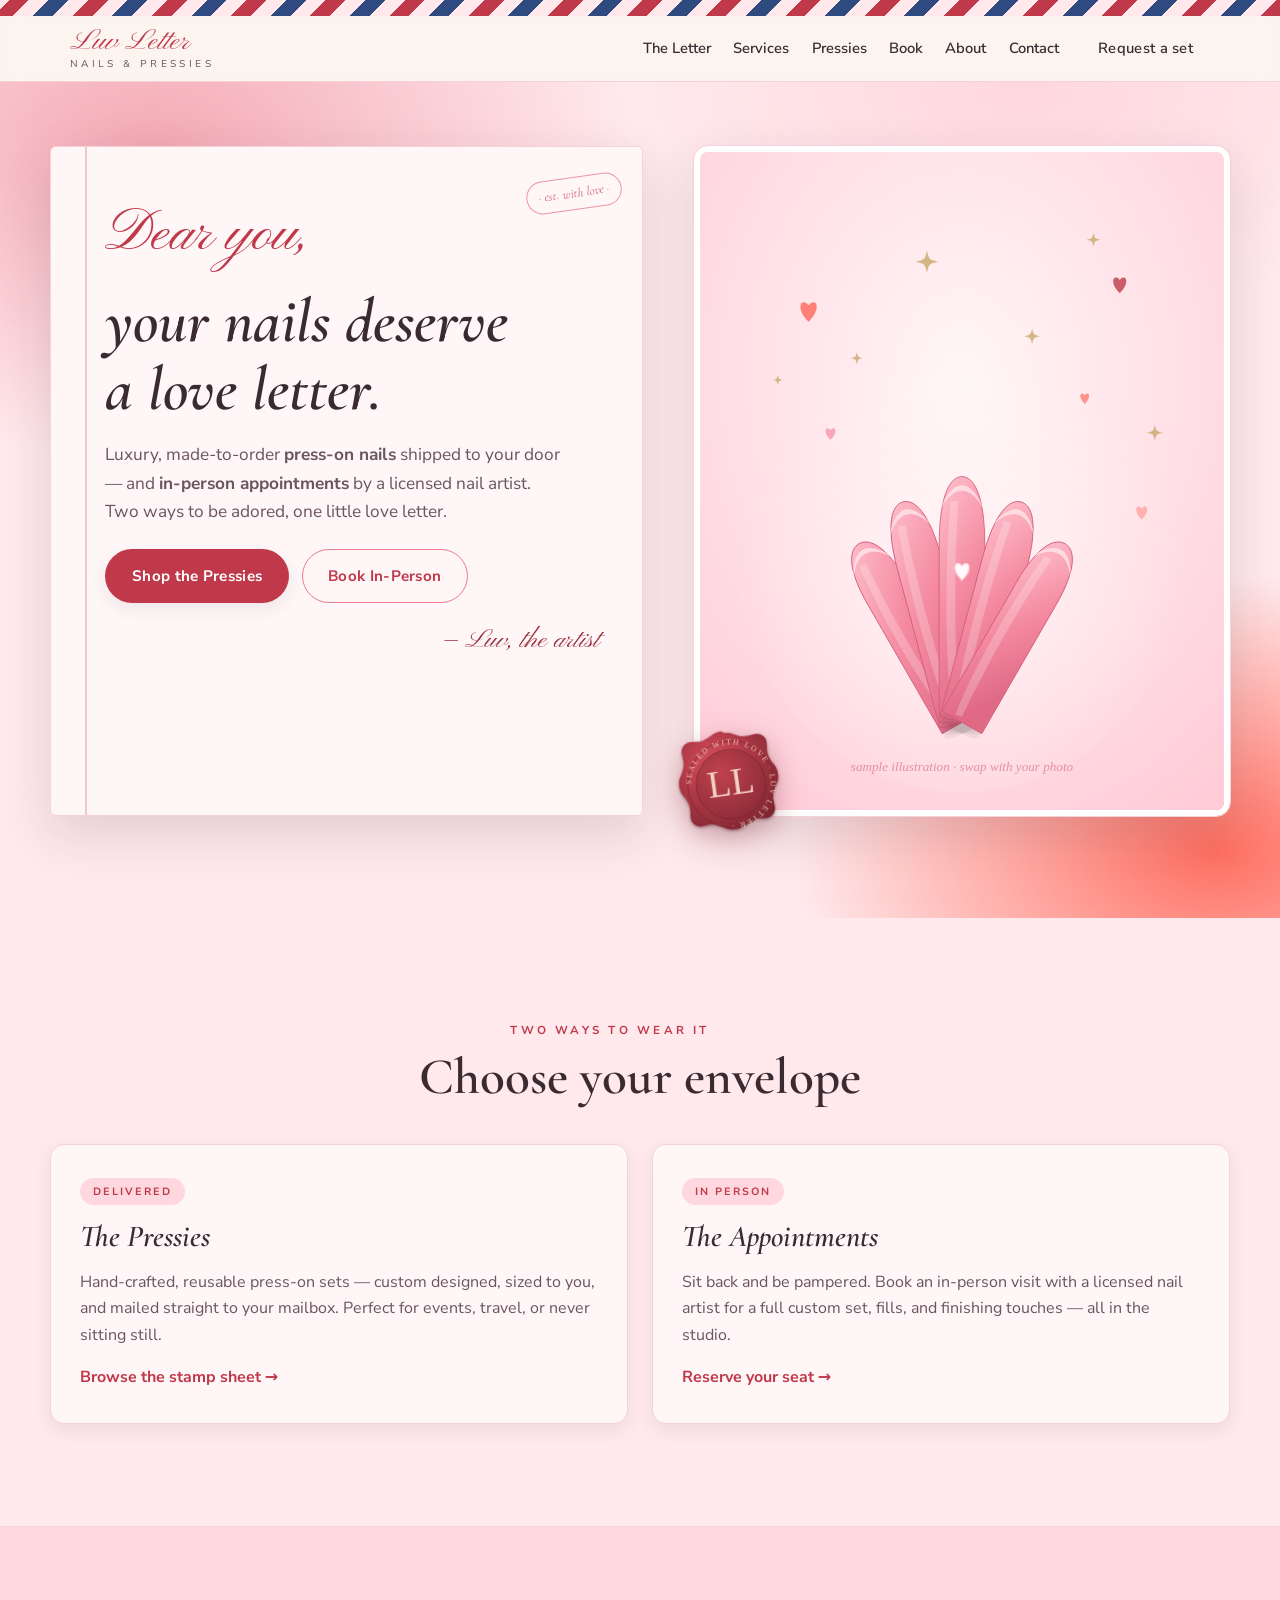
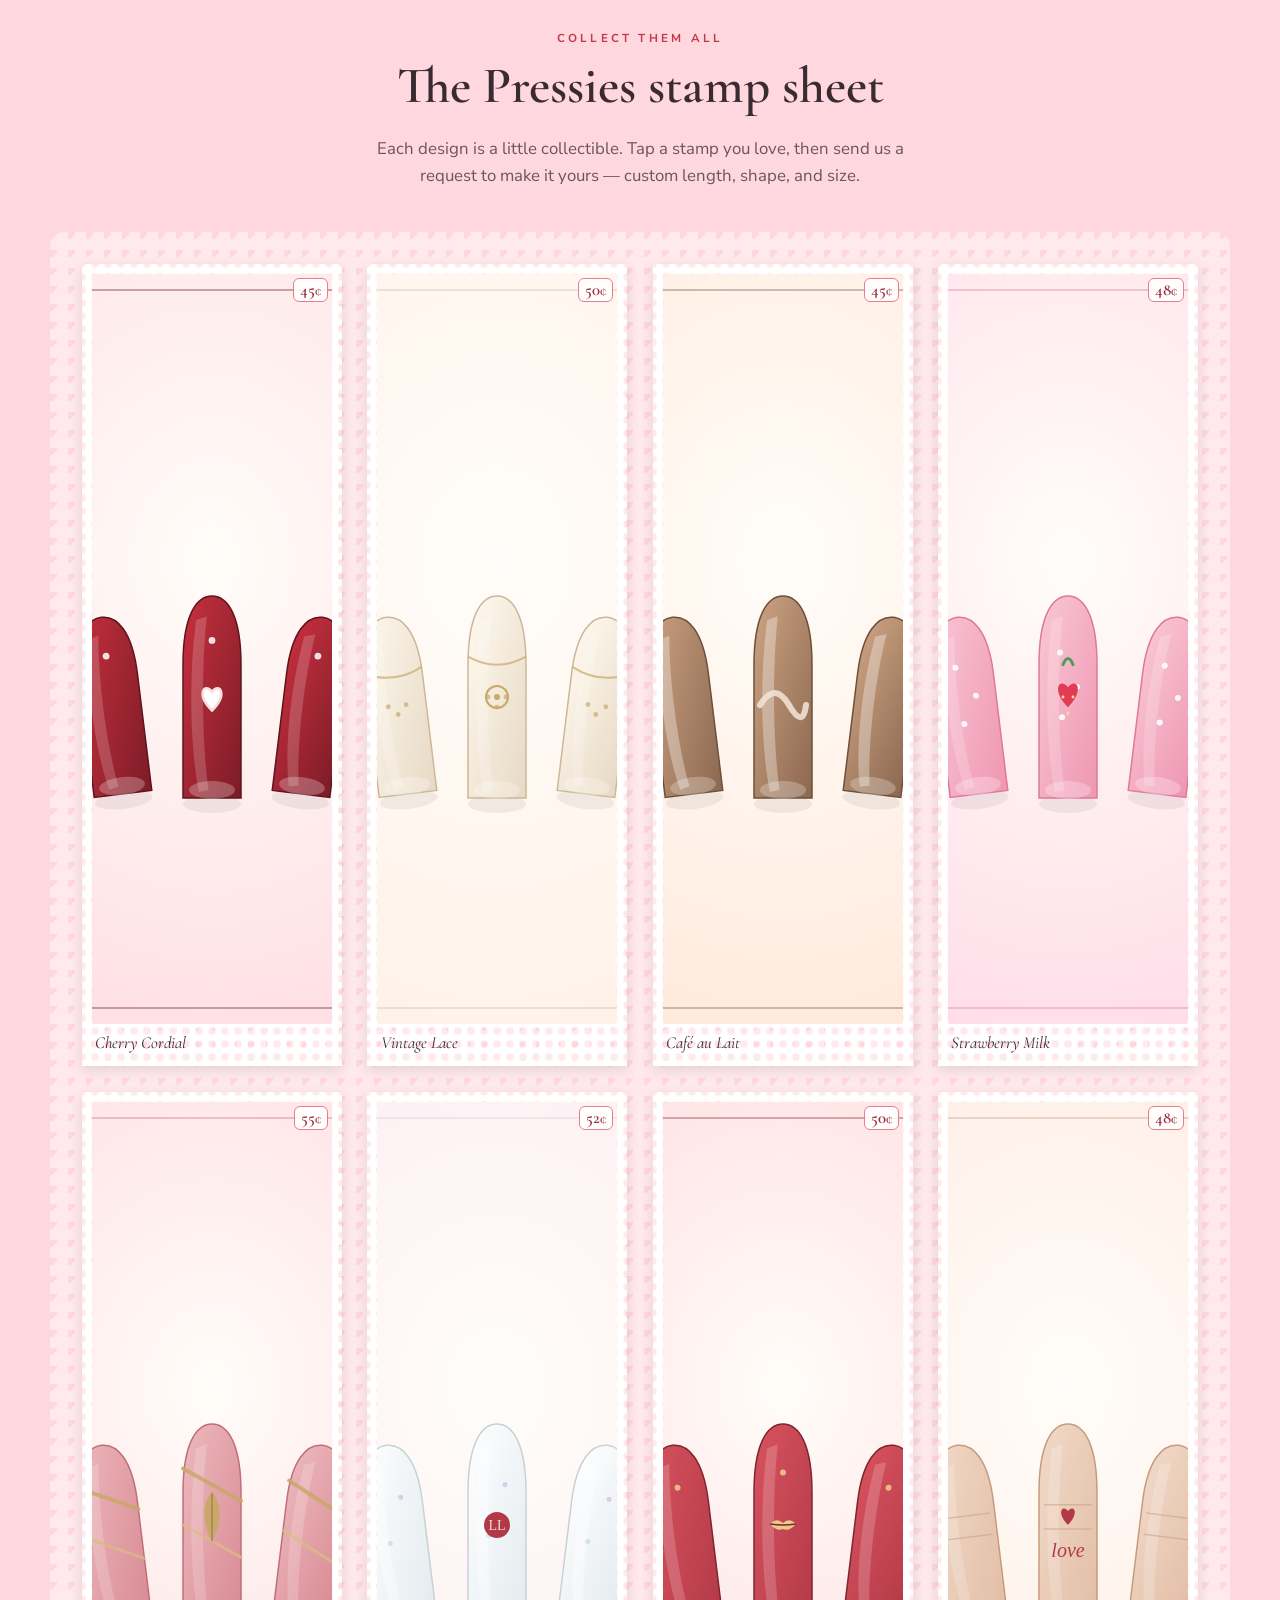
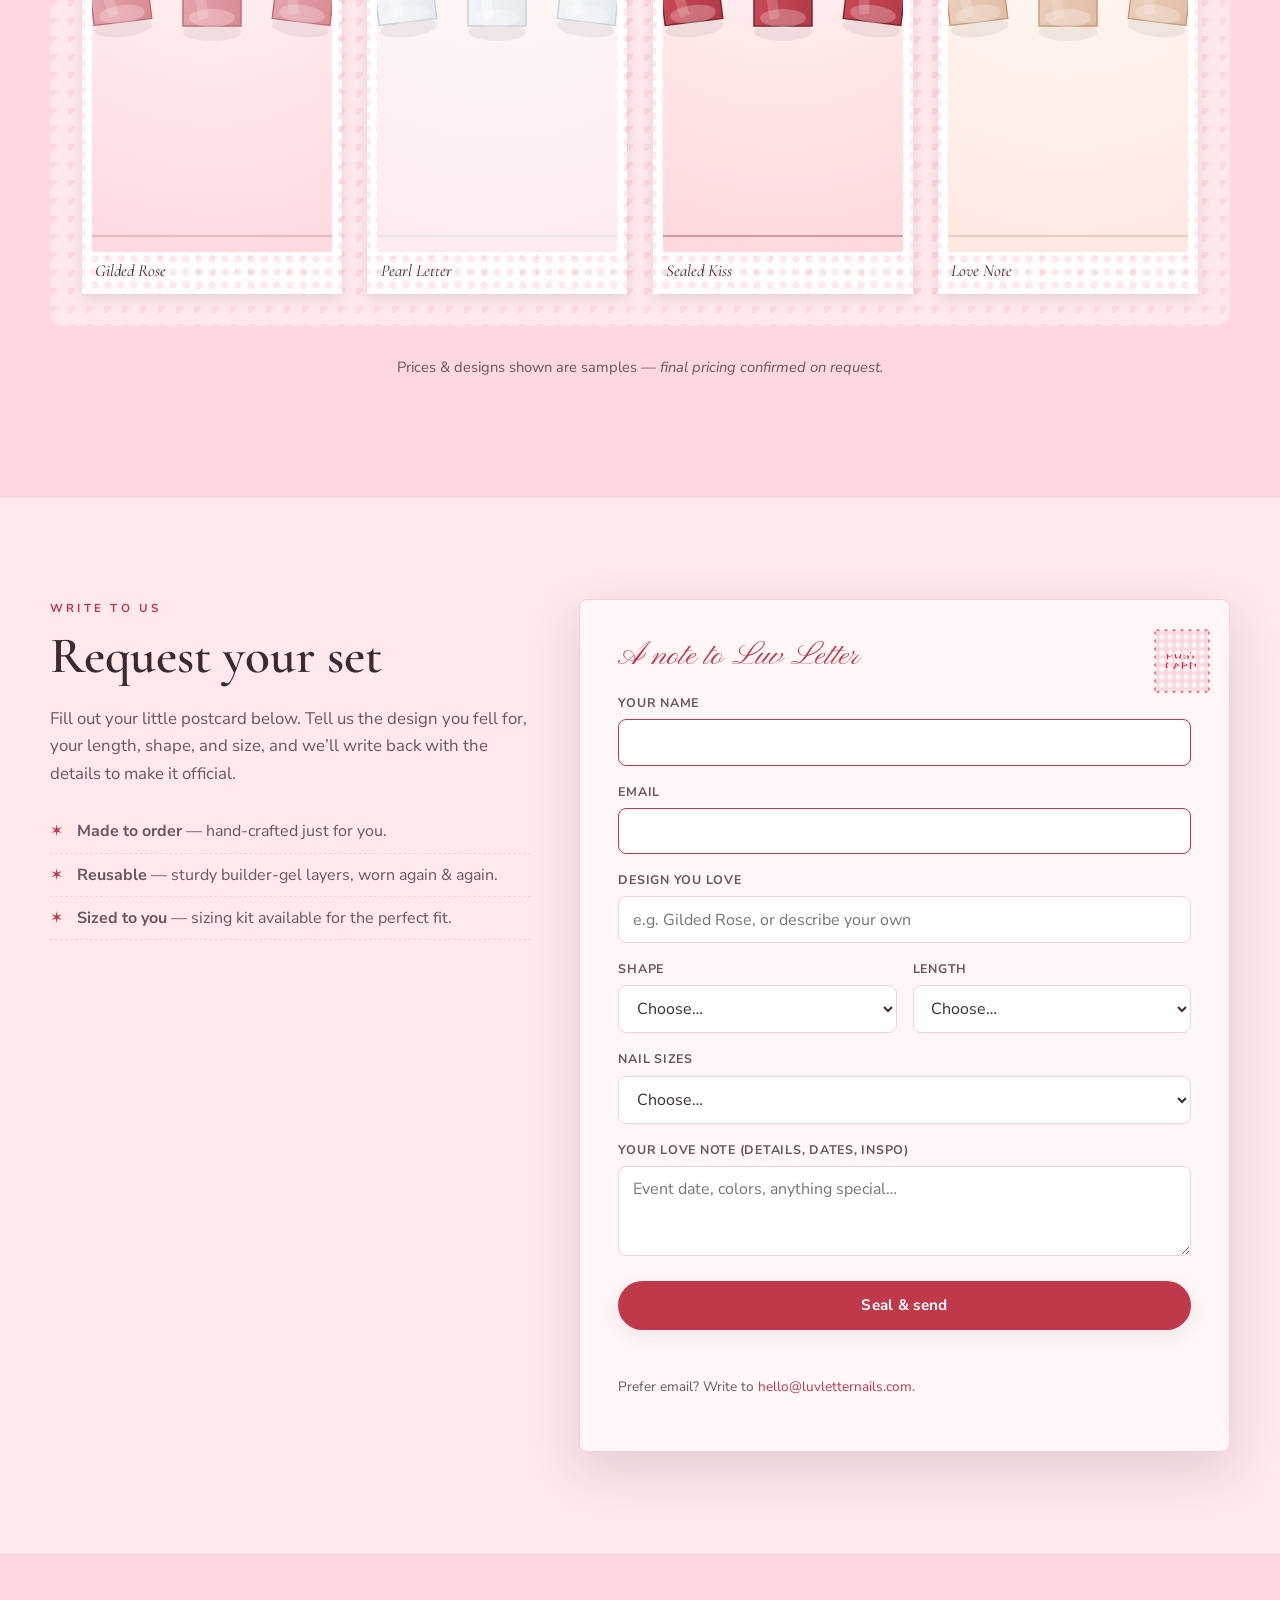
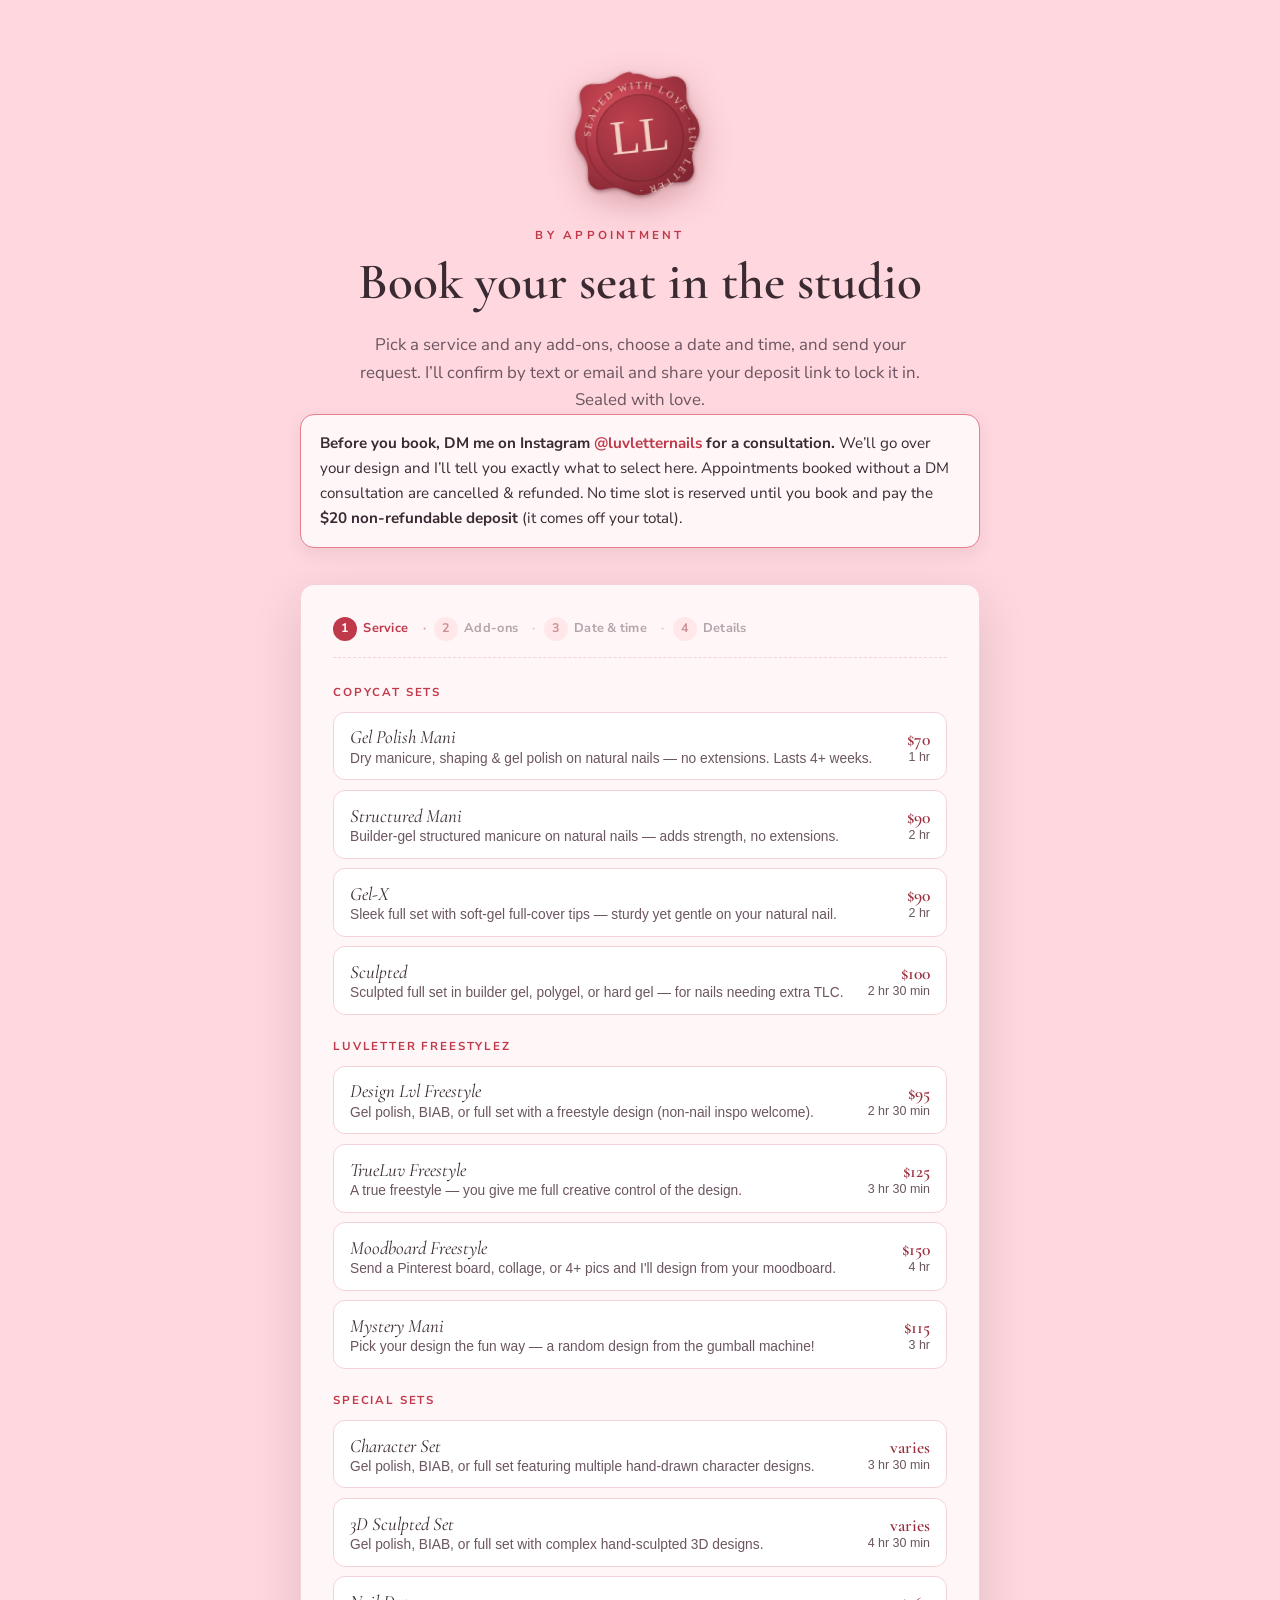
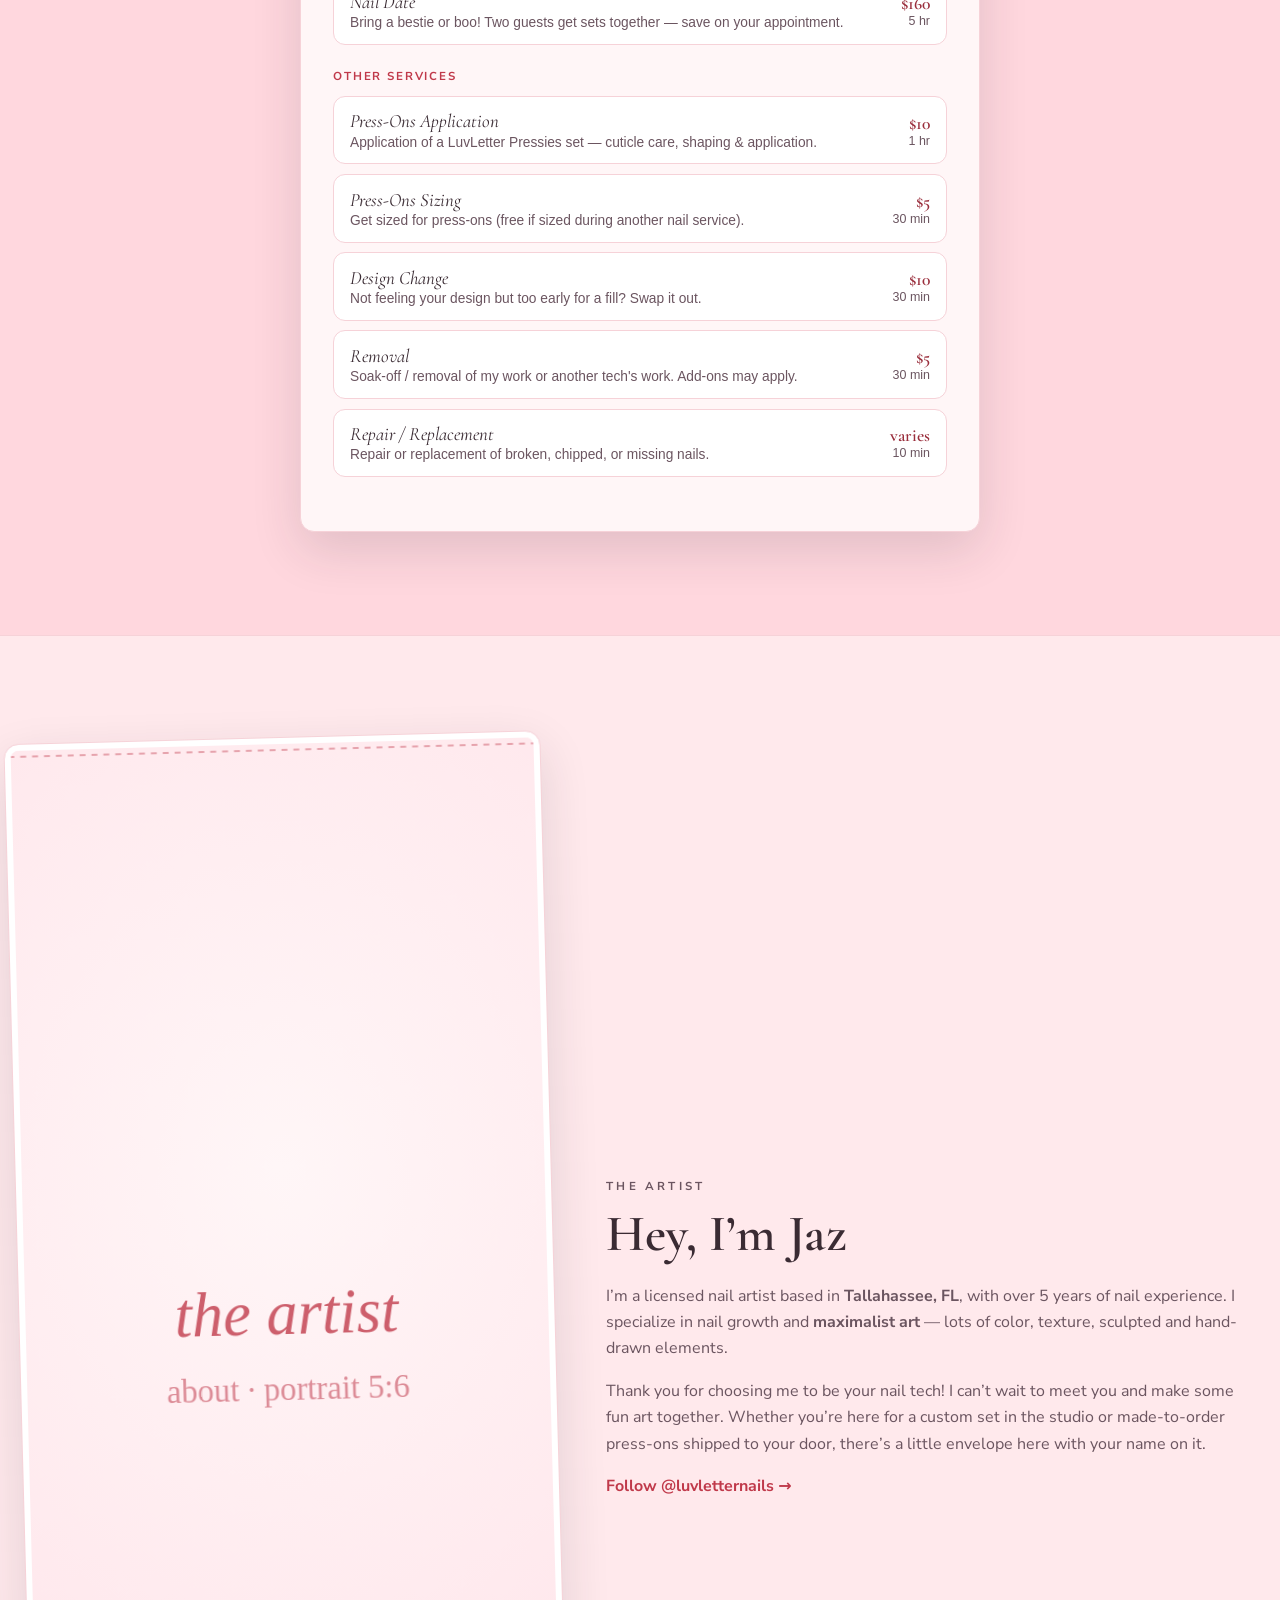
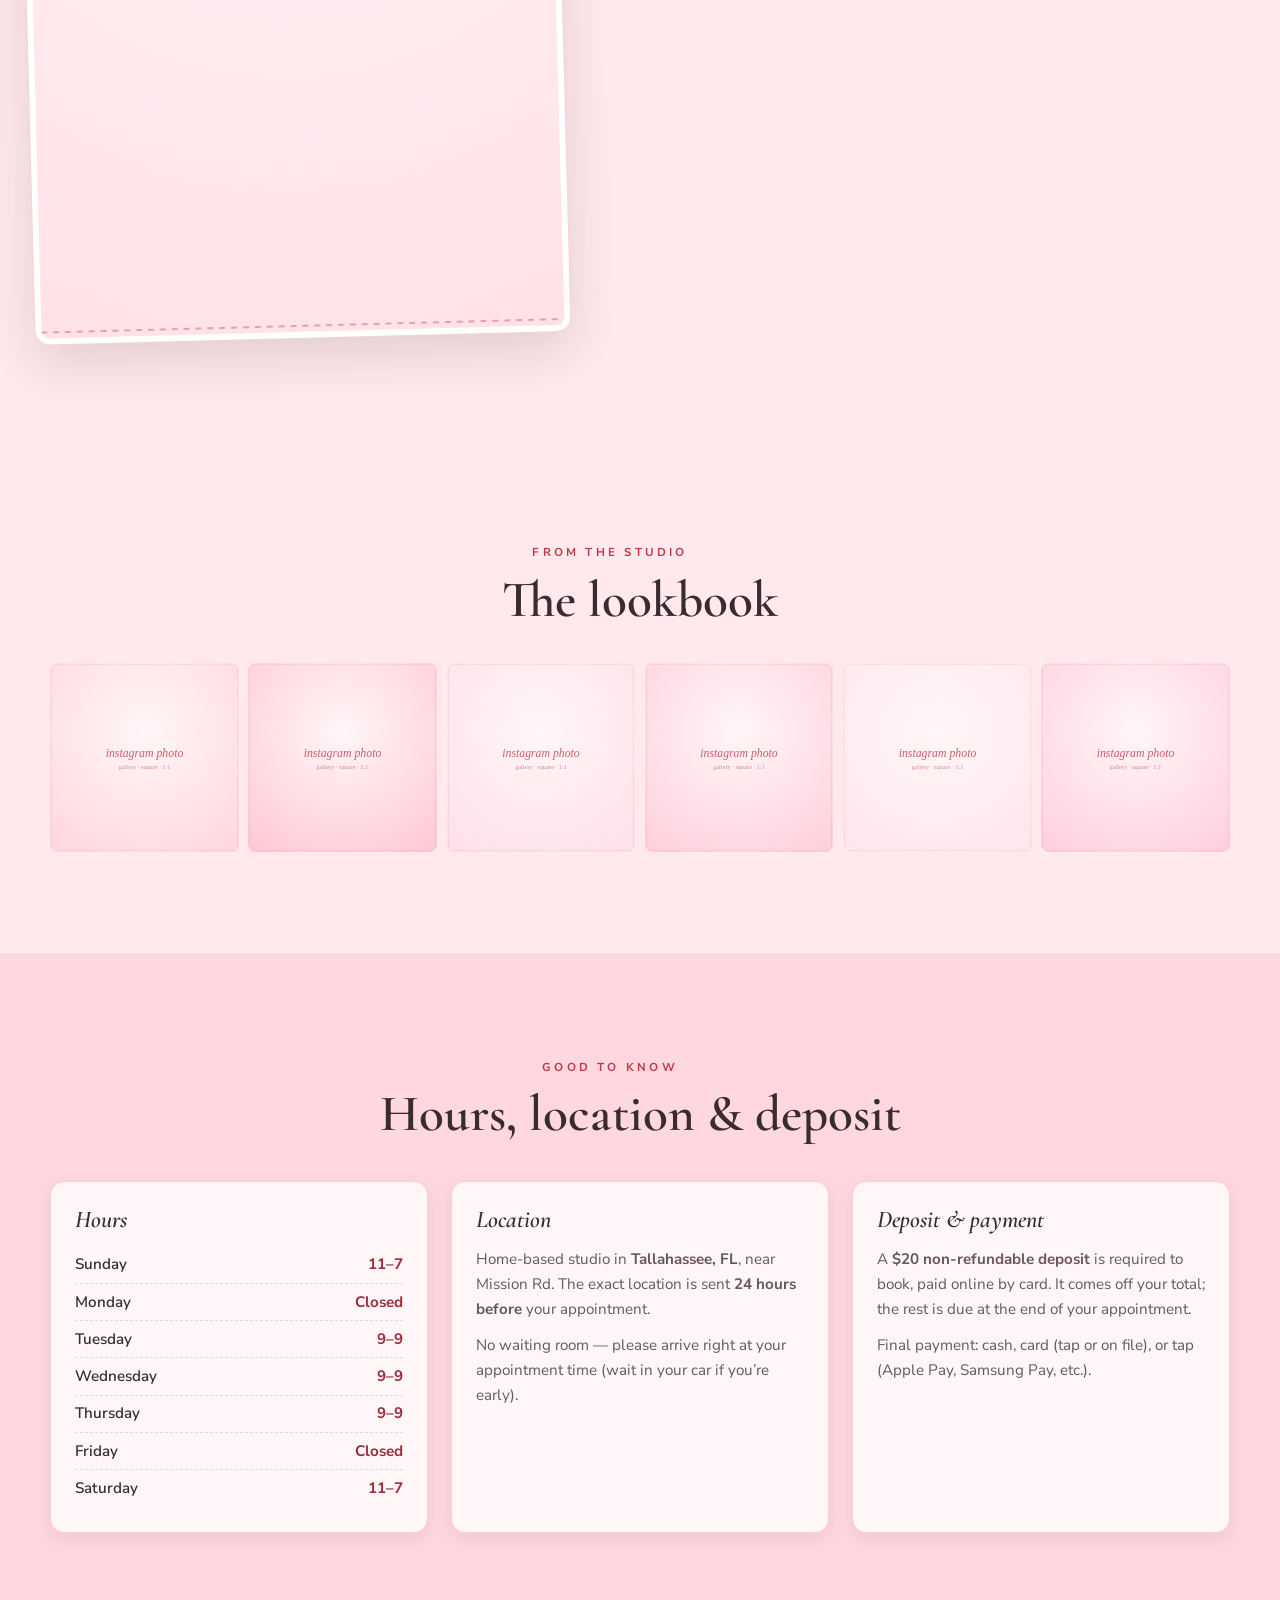
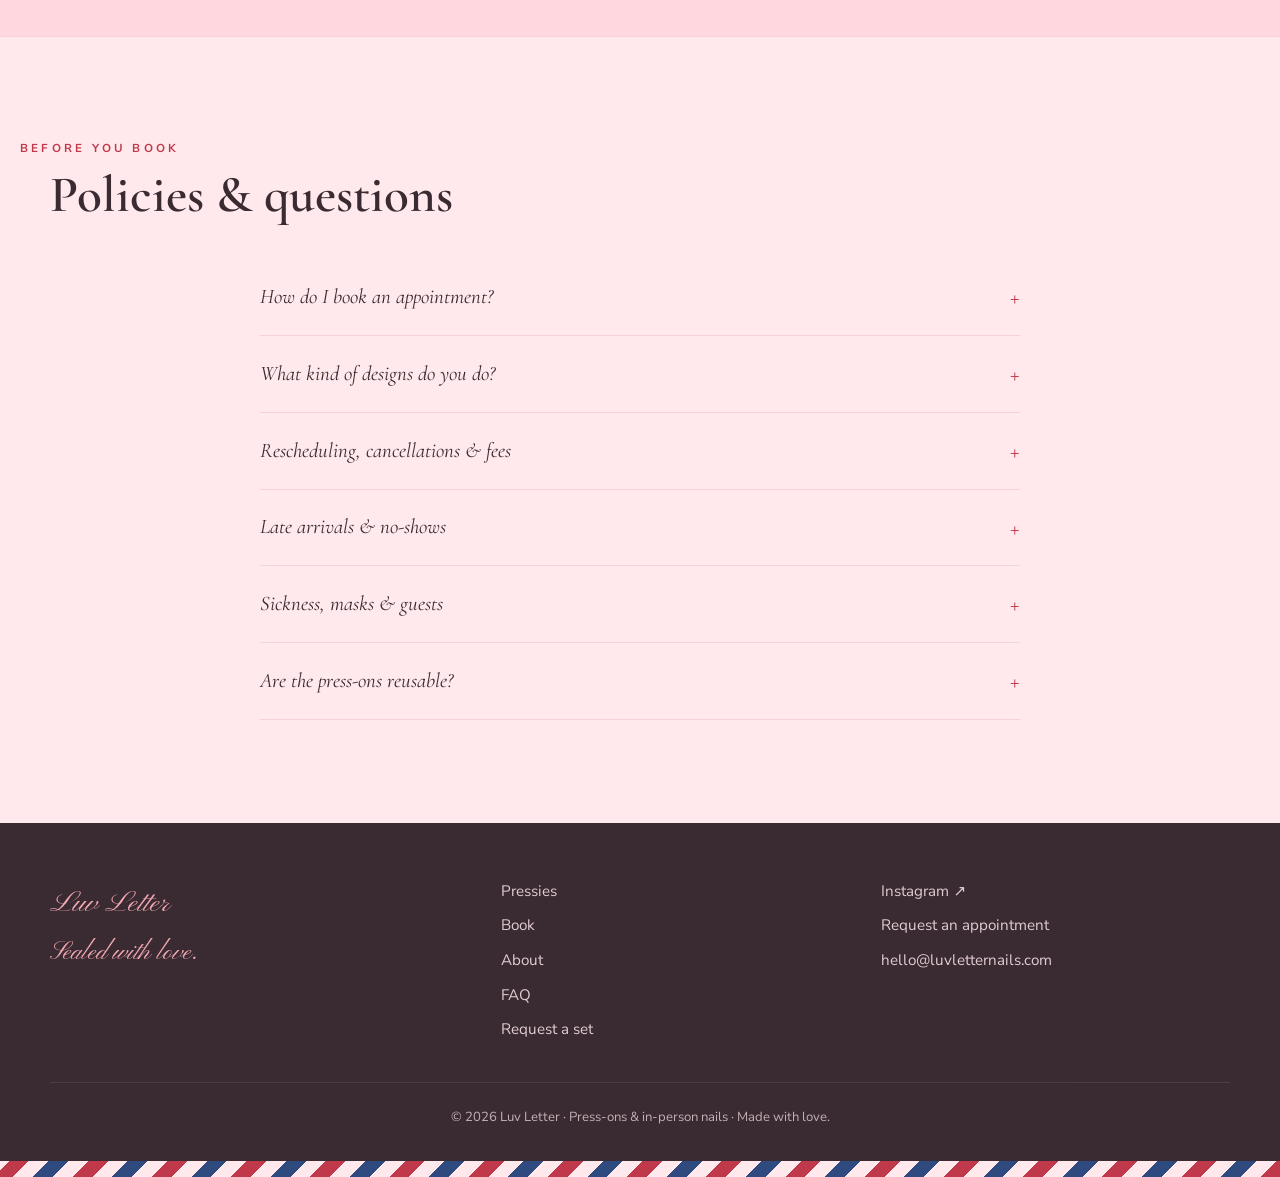
==== commit 9aec70ec: "Add appointment add-ons, real hours, and home-page info/policies Pull the rest of the old Acuity sit" ====
--- a/index.html
+++ b/index.html
@@ -256,17 +256,28 @@
       <p class="eyebrow">By appointment</p>
       <h2 class="section-title">Book your seat in the studio</h2>
       <p class="section-lead">
-        Pick a service, choose a date and time that work for you, and send your
-        request. I&rsquo;ll confirm by text or email and share a deposit link to
+        Pick a service and any add-ons, choose a date and time, and send your
+        request. I&rsquo;ll confirm by text or email and share your deposit link to
         lock it in. Sealed with love.
       </p>
+
+      <!-- Before you book — the real process -->
+      <div class="book__notice reveal">
+        <p><strong>Before you book, DM me on Instagram
+          <a href="https://www.instagram.com/luvletternails" target="_blank" rel="noopener">@luvletternails</a>
+          for a consultation.</strong> We&rsquo;ll go over your design and I&rsquo;ll tell you
+          exactly what to select here. Appointments booked without a DM consultation
+          are cancelled &amp; refunded. No time slot is reserved until you book and pay
+          the <strong>$20 non-refundable deposit</strong> (it comes off your total).</p>
+      </div>
 
       <div class="booker reveal" id="booker">
         <!-- progress -->
         <ol class="booker__steps">
           <li data-step="1" class="is-active"><span>1</span> Service</li>
-          <li data-step="2"><span>2</span> Date &amp; time</li>
-          <li data-step="3"><span>3</span> Your details</li>
+          <li data-step="2"><span>2</span> Add-ons</li>
+          <li data-step="3"><span>3</span> Date &amp; time</li>
+          <li data-step="4"><span>4</span> Details</li>
         </ol>
 
         <!-- Step 1: pick a service -->
@@ -274,10 +285,19 @@
           <div class="svc-list" id="svcList"><!-- services injected by JS --></div>
         </div>
 
-        <!-- Step 2: pick date + time -->
+        <!-- Step 2: add-ons -->
         <div class="booker__panel" data-panel="2" hidden>
           <button class="booker__back" type="button" data-back="1">← Change service</button>
-          <p class="booker__chosen" id="chosenService"></p>
+          <p class="booker__chosen js-chosen"></p>
+          <p class="addons__hint">Optional — add only what we discussed in your DM consultation.</p>
+          <div class="addon-list" id="addonList"><!-- add-ons injected by JS --></div>
+          <button class="btn btn--primary btn--block" type="button" id="addonsNext">Continue to date &amp; time →</button>
+        </div>
+
+        <!-- Step 3: pick date + time -->
+        <div class="booker__panel" data-panel="3" hidden>
+          <button class="booker__back" type="button" data-back="2">← Back to add-ons</button>
+          <p class="booker__chosen js-chosen"></p>
           <div class="cal">
             <div class="cal__head">
               <button class="cal__nav" id="calPrev" type="button" aria-label="Previous month">‹</button>
@@ -295,9 +315,9 @@
           </div>
         </div>
 
-        <!-- Step 3: details -->
-        <div class="booker__panel" data-panel="3" hidden>
-          <button class="booker__back" type="button" data-back="2">← Change date/time</button>
+        <!-- Step 4: details -->
+        <div class="booker__panel" data-panel="4" hidden>
+          <button class="booker__back" type="button" data-back="3">← Change date/time</button>
           <form class="postcard booker__form" id="bookingForm" novalidate>
             <p class="postcard__stamp" aria-hidden="true">appt<br />card</p>
             <h3 class="postcard__title script">Almost sealed</h3>
@@ -341,16 +361,18 @@
       </figure>
       <div class="about__text reveal">
         <p class="eyebrow">The artist</p>
-        <h2 class="section-title">Every set is signed with love</h2>
+        <h2 class="section-title">Hey, I&rsquo;m Jaz</h2>
         <p>
-          Luv Letter began with a simple belief: a great set of nails feels like
-          receiving a love letter — personal, thoughtful, and just for you. As a
-          licensed nail artist, I hand-craft every press-on set and pour the same
-          care into every in-person appointment.
+          I&rsquo;m a licensed nail artist based in <strong>Tallahassee, FL</strong>, with
+          over 5 years of nail experience. I specialize in nail growth and
+          <strong>maximalist art</strong> — lots of color, texture, sculpted and
+          hand-drawn elements.
         </p>
         <p>
-          Whether you&rsquo;re across the country or right around the corner,
-          there&rsquo;s a little envelope here with your name on it.
+          Thank you for choosing me to be your nail tech! I can&rsquo;t wait to meet you
+          and make some fun art together. Whether you&rsquo;re here for a custom set in
+          the studio or made-to-order press-ons shipped to your door, there&rsquo;s a
+          little envelope here with your name on it.
         </p>
         <a class="link-arrow" href="https://www.instagram.com/luvletternails" target="_blank" rel="noopener">Follow @luvletternails →</a>
       </div>
@@ -370,39 +392,93 @@
       </div>
     </section>
 
-    <!-- ===== FAQ ===== -->
+    <!-- ===== Info: hours / location / deposit ===== -->
+    <section class="info" id="info">
+      <p class="eyebrow">Good to know</p>
+      <h2 class="section-title">Hours, location &amp; deposit</h2>
+      <div class="info__grid">
+        <div class="info__card reveal">
+          <h3>Hours</h3>
+          <ul class="info__hours">
+            <li><span>Sunday</span><span>11–7</span></li>
+            <li><span>Monday</span><span>Closed</span></li>
+            <li><span>Tuesday</span><span>9–9</span></li>
+            <li><span>Wednesday</span><span>9–9</span></li>
+            <li><span>Thursday</span><span>9–9</span></li>
+            <li><span>Friday</span><span>Closed</span></li>
+            <li><span>Saturday</span><span>11–7</span></li>
+          </ul>
+        </div>
+        <div class="info__card reveal">
+          <h3>Location</h3>
+          <p>Home-based studio in <strong>Tallahassee, FL</strong>, near Mission Rd.
+            The exact location is sent <strong>24 hours before</strong> your appointment.</p>
+          <p>No waiting room — please arrive right at your appointment time (wait in
+            your car if you&rsquo;re early).</p>
+        </div>
+        <div class="info__card reveal">
+          <h3>Deposit &amp; payment</h3>
+          <p>A <strong>$20 non-refundable deposit</strong> is required to book, paid
+            online by card. It comes off your total; the rest is due at the end of
+            your appointment.</p>
+          <p>Final payment: cash, card (tap or on file), or tap (Apple&nbsp;Pay,
+            Samsung&nbsp;Pay, etc.).</p>
+        </div>
+      </div>
+    </section>
+
+    <!-- ===== FAQ / policies ===== -->
     <section class="faq" id="faq">
-      <p class="eyebrow">Good to know</p>
-      <h2 class="section-title">Care &amp; questions</h2>
+      <p class="eyebrow">Before you book</p>
+      <h2 class="section-title">Policies &amp; questions</h2>
       <div class="faq__list">
         <details class="faq__item">
-          <summary>How do the press-ons fit?</summary>
-          <p>Each set is made to order and sized to you. If you don&rsquo;t know your
-            sizes, request a sizing kit on the form and we&rsquo;ll get you measured before
-            we make your set.</p>
+          <summary>How do I book an appointment?</summary>
+          <p>First, <a href="https://www.instagram.com/luvletternails" target="_blank" rel="noopener">DM me on Instagram</a>
+            for a consultation — we&rsquo;ll go over your design and I&rsquo;ll tell you exactly
+            what to select. Then book in the <a href="#book">Book</a> section and pay your
+            $20 deposit. Appointments booked without a DM consultation are cancelled &amp;
+            refunded, and no slot is reserved until the deposit is paid. For a quick
+            booking, send your design/inspo pic, desired date &amp; time, and whether you
+            need a removal.</p>
+        </details>
+        <details class="faq__item">
+          <summary>What kind of designs do you do?</summary>
+          <p>I specialize in <strong>maximalist, six+ swatch designs</strong> with lots of
+            color, texture, and sculpted &amp; hand-drawn elements. One-color / simple sets
+            are currently offered to regular clients only. Not sure if your design fits?
+            Check my IG feed and inspo highlights to compare.</p>
+        </details>
+        <details class="faq__item">
+          <summary>Rescheduling, cancellations &amp; fees</summary>
+          <p>Please notify me <strong>at least 24 hours before</strong> your appointment
+            through DM to reschedule or cancel. You may reschedule twice with the same
+            deposit; after that you&rsquo;ll need to cancel and rebook. Last-minute
+            reschedules are charged 25% of the service price, last-minute cancellations
+            50%.</p>
+        </details>
+        <details class="faq__item">
+          <summary>Late arrivals &amp; no-shows</summary>
+          <p>There&rsquo;s a 15-minute grace period. After 15 minutes with no communication,
+            a <strong>$10 late fee</strong> applies. After 30 minutes with no
+            communication it&rsquo;s a no-show, charged 100% of the service price (and you may
+            be banned from booking). Appointments starting at 8&nbsp;PM or later are late-night
+            appointments and include a <strong>$15</strong> late-night fee.</p>
+        </details>
+        <details class="faq__item">
+          <summary>Sickness, masks &amp; guests</summary>
+          <p>If you have any symptoms of sickness — or have been around someone who&rsquo;s
+            sick — please don&rsquo;t come in; message me and we&rsquo;ll reschedule with no charge.
+            Showing up sick means being turned away and charged the cancellation fee.
+            Masks are optional but highly recommended (I have disposables if you need one).
+            Please <strong>don&rsquo;t bring additional guests</strong> unless they&rsquo;re booked
+            for a service or I&rsquo;ve agreed beforehand.</p>
         </details>
         <details class="faq__item">
           <summary>Are the press-ons reusable?</summary>
           <p>Yes — built with sturdy builder-gel layers so, with proper care and the
-            right adhesive, they can be worn again and again.</p>
-        </details>
-        <details class="faq__item">
-          <summary>How long does shipping take?</summary>
-          <p>Sets are hand-crafted to order, so production time plus shipping applies.
-            We&rsquo;ll confirm the current turnaround when we reply to your request.
-            <em>(Final timelines confirmed by the artist.)</em></p>
-        </details>
-        <details class="faq__item">
-          <summary>How do in-person appointments work?</summary>
-          <p>Send an appointment request in the <a href="#book">Book</a> section with your
-            service and a couple of times that work for you. I&rsquo;ll reply to confirm your
-            spot and send a deposit link to lock it in — it&rsquo;s a request, not an instant
-            booking, so your time isn&rsquo;t held until I confirm.</p>
-        </details>
-        <details class="faq__item">
-          <summary>What&rsquo;s your cancellation policy?</summary>
-          <p><em>Placeholder — confirm with the artist.</em> Deposits, cancellations, and
-            rescheduling terms will be shared when I confirm your appointment.</p>
+            right adhesive, they can be worn again and again. Not sure of your sizes?
+            Add <em>Press-Ons Sizing</em> when you book.</p>
         </details>
       </div>
     </section>
--- a/css/styles.css
+++ b/css/styles.css
@@ -622,6 +622,42 @@
 .summary-row span { color: var(--ink-soft); }
 .summary-row strong { color: var(--ink); text-align: right; }
 .summary-row + .summary-row { border-top: 1px dashed var(--paper-edge); }
+.summary-row--sub { font-size: 0.85rem; padding: 0.2rem 0; }
+.summary-row--sub span, .summary-row--sub strong { color: var(--ink-soft); font-weight: 600; }
+.summary-row--note { margin-top: 0.2rem; }
+.summary-row--note span, .summary-row--note strong { color: var(--red-dark); font-weight: 700; }
+
+/* "before you book" notice */
+.book__notice {
+  max-width: 680px;
+  margin: 0 auto 1.6rem;
+  text-align: left;
+  background: var(--paper);
+  border: 1.5px solid var(--rose-deep);
+  border-radius: var(--radius);
+  padding: 1rem 1.2rem;
+  box-shadow: var(--shadow-sm);
+}
+.book__notice p { margin: 0; font-size: 0.95rem; color: var(--ink); }
+
+/* add-ons step */
+.addons__hint { color: var(--ink-soft); font-size: 0.9rem; margin: 0 0 1rem; }
+.addon-list { display: flex; flex-direction: column; gap: 1.1rem; margin-bottom: 1.4rem; }
+.addon-group__title {
+  font-family: var(--sans); text-transform: uppercase; letter-spacing: 0.16em;
+  font-size: 0.7rem; font-weight: 700; color: var(--red); margin: 0 0 0.55rem;
+}
+.addon-group__chips { display: flex; flex-wrap: wrap; gap: 0.5rem; }
+.addon {
+  display: inline-flex; align-items: baseline; gap: 0.45rem; cursor: pointer;
+  background: #fff; border: 1.5px solid var(--paper-edge); border-radius: 999px;
+  padding: 0.5rem 0.9rem; font-family: var(--sans); transition: border-color 0.18s, background 0.18s, transform 0.12s var(--ease);
+}
+.addon:hover { border-color: var(--rose-deep); transform: translateY(-1px); }
+.addon__name { font-weight: 700; font-size: 0.9rem; color: var(--ink); }
+.addon__delta { font-size: 0.78rem; color: var(--ink-soft); }
+.addon.is-on { background: var(--red); border-color: var(--red); }
+.addon.is-on .addon__name, .addon.is-on .addon__delta { color: #fff; }
 
 /* =========================================================
    About
@@ -658,6 +694,30 @@
 .gallery__item { overflow: hidden; border-radius: 8px; aspect-ratio: 1; }
 .gallery__item img { width: 100%; height: 100%; object-fit: cover; transition: transform 0.4s var(--ease); }
 .gallery__item:hover img { transform: scale(1.08); }
+
+/* =========================================================
+   Info — hours / location / deposit
+   ========================================================= */
+.info { text-align: center; background: var(--blush-2); border-block: 1px solid var(--paper-edge); }
+.info__grid {
+  display: grid; grid-template-columns: repeat(3, 1fr); gap: 1.4rem;
+  margin-top: 2.4rem; text-align: left;
+}
+.info__card {
+  background: var(--paper); border: 1px solid var(--paper-edge);
+  border-radius: var(--radius); padding: 1.6rem 1.5rem; box-shadow: var(--shadow-sm);
+}
+.info__card h3 { font-size: 1.5rem; font-style: italic; margin-bottom: 0.8rem; }
+.info__card p { color: var(--ink-soft); font-size: 0.95rem; margin: 0 0 0.7rem; }
+.info__card p:last-child { margin-bottom: 0; }
+.info__hours { list-style: none; padding: 0; margin: 0; }
+.info__hours li {
+  display: flex; justify-content: space-between; gap: 1rem;
+  padding: 0.35rem 0; border-bottom: 1px dashed var(--paper-edge); font-size: 0.95rem;
+}
+.info__hours li:last-child { border-bottom: 0; }
+.info__hours span:first-child { color: var(--ink); font-weight: 600; }
+.info__hours span:last-child { color: var(--red-dark); font-weight: 700; }
 
 /* =========================================================
    FAQ
@@ -736,6 +796,7 @@
   .stamp-sheet { grid-template-columns: repeat(3, 1fr); }
   .gallery__grid { grid-template-columns: repeat(3, 1fr); }
   .footer__inner { grid-template-columns: 1fr 1fr; }
+  .info__grid { grid-template-columns: 1fr; max-width: 460px; margin-inline: auto; }
 }
 
 @media (max-width: 680px) {
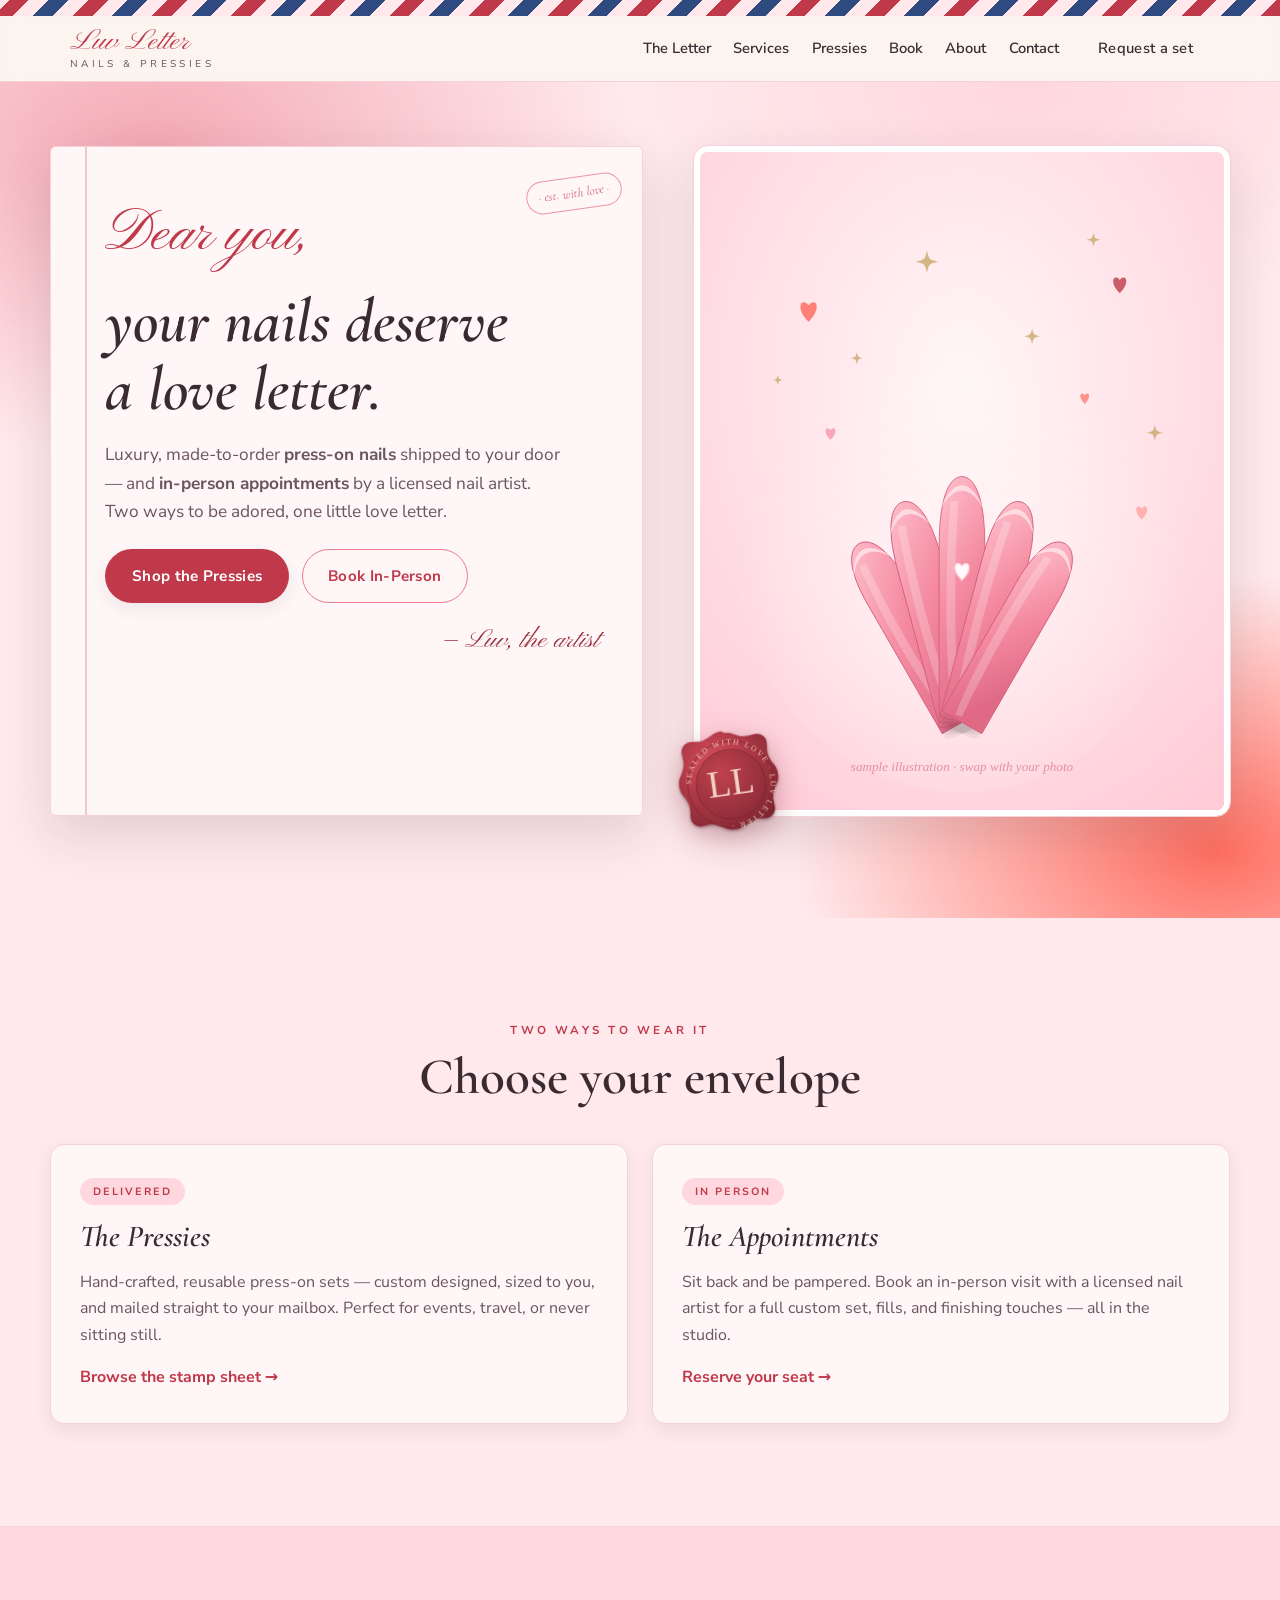
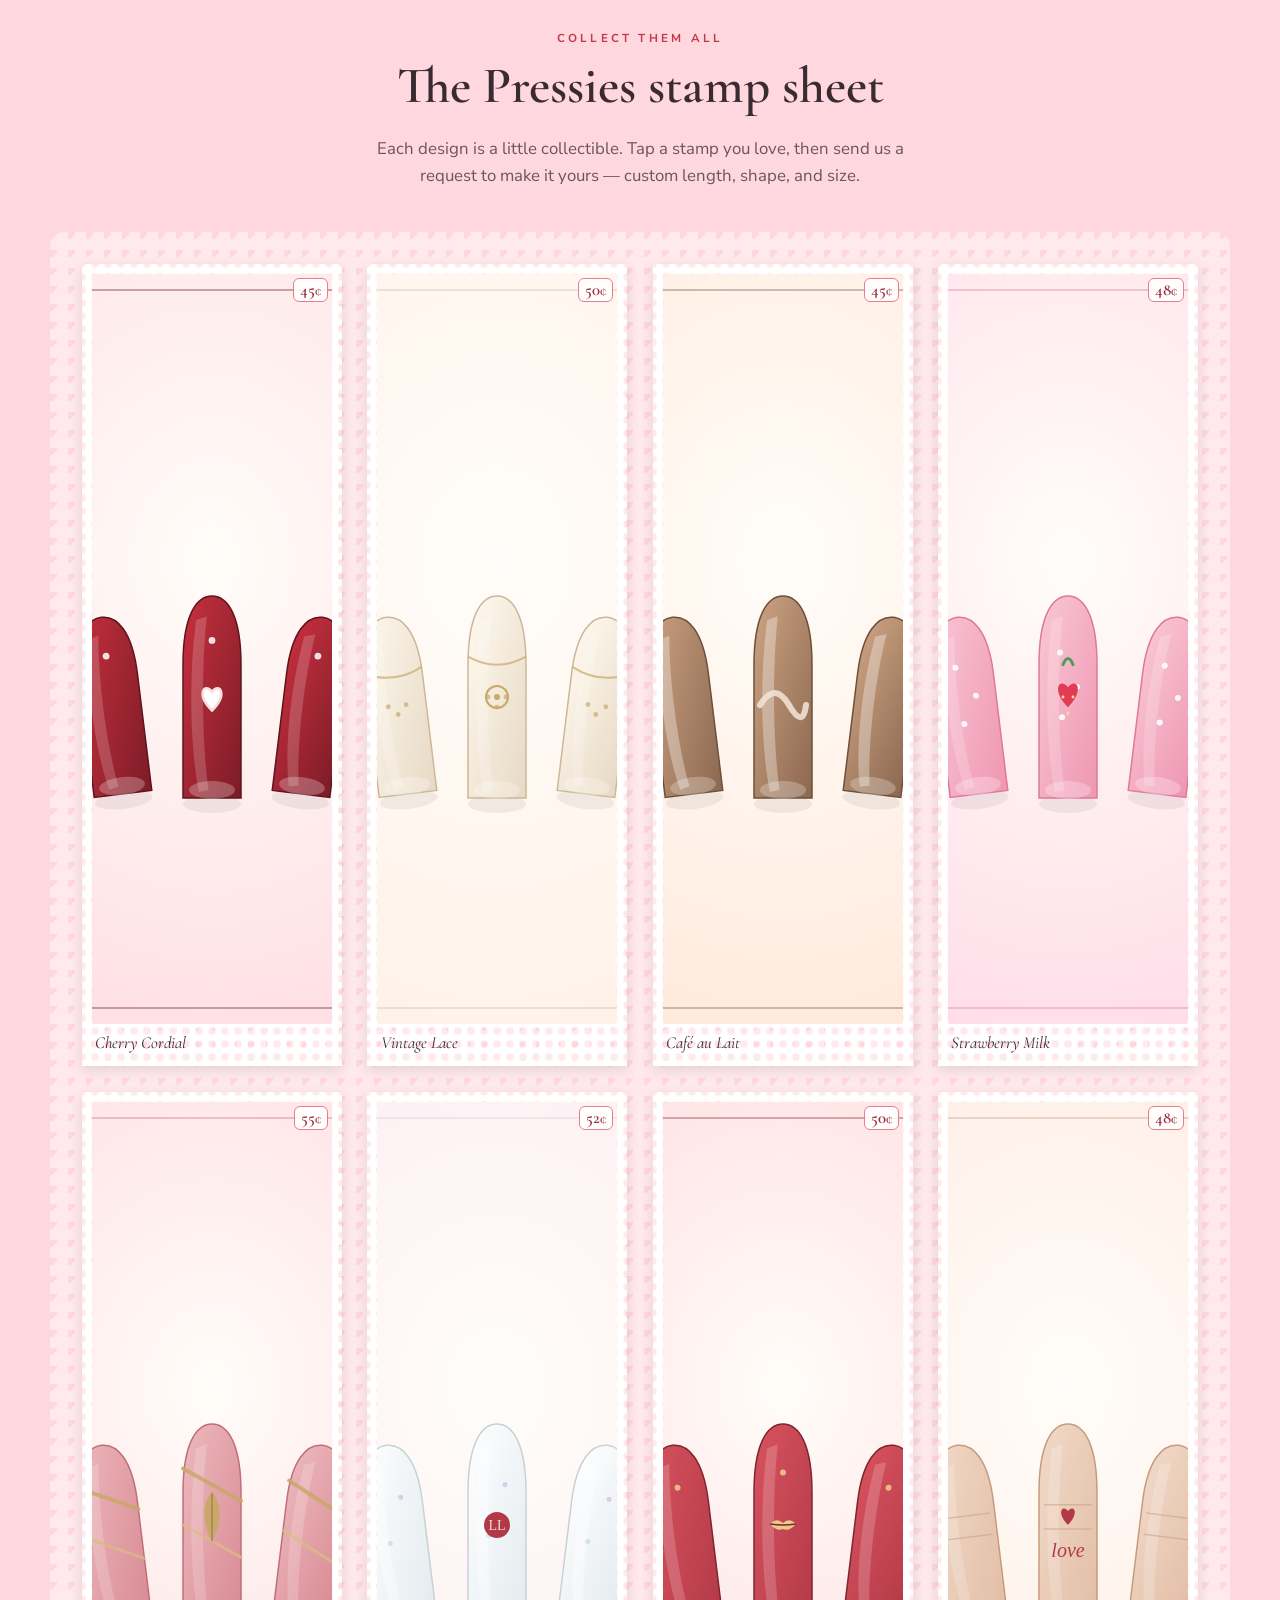
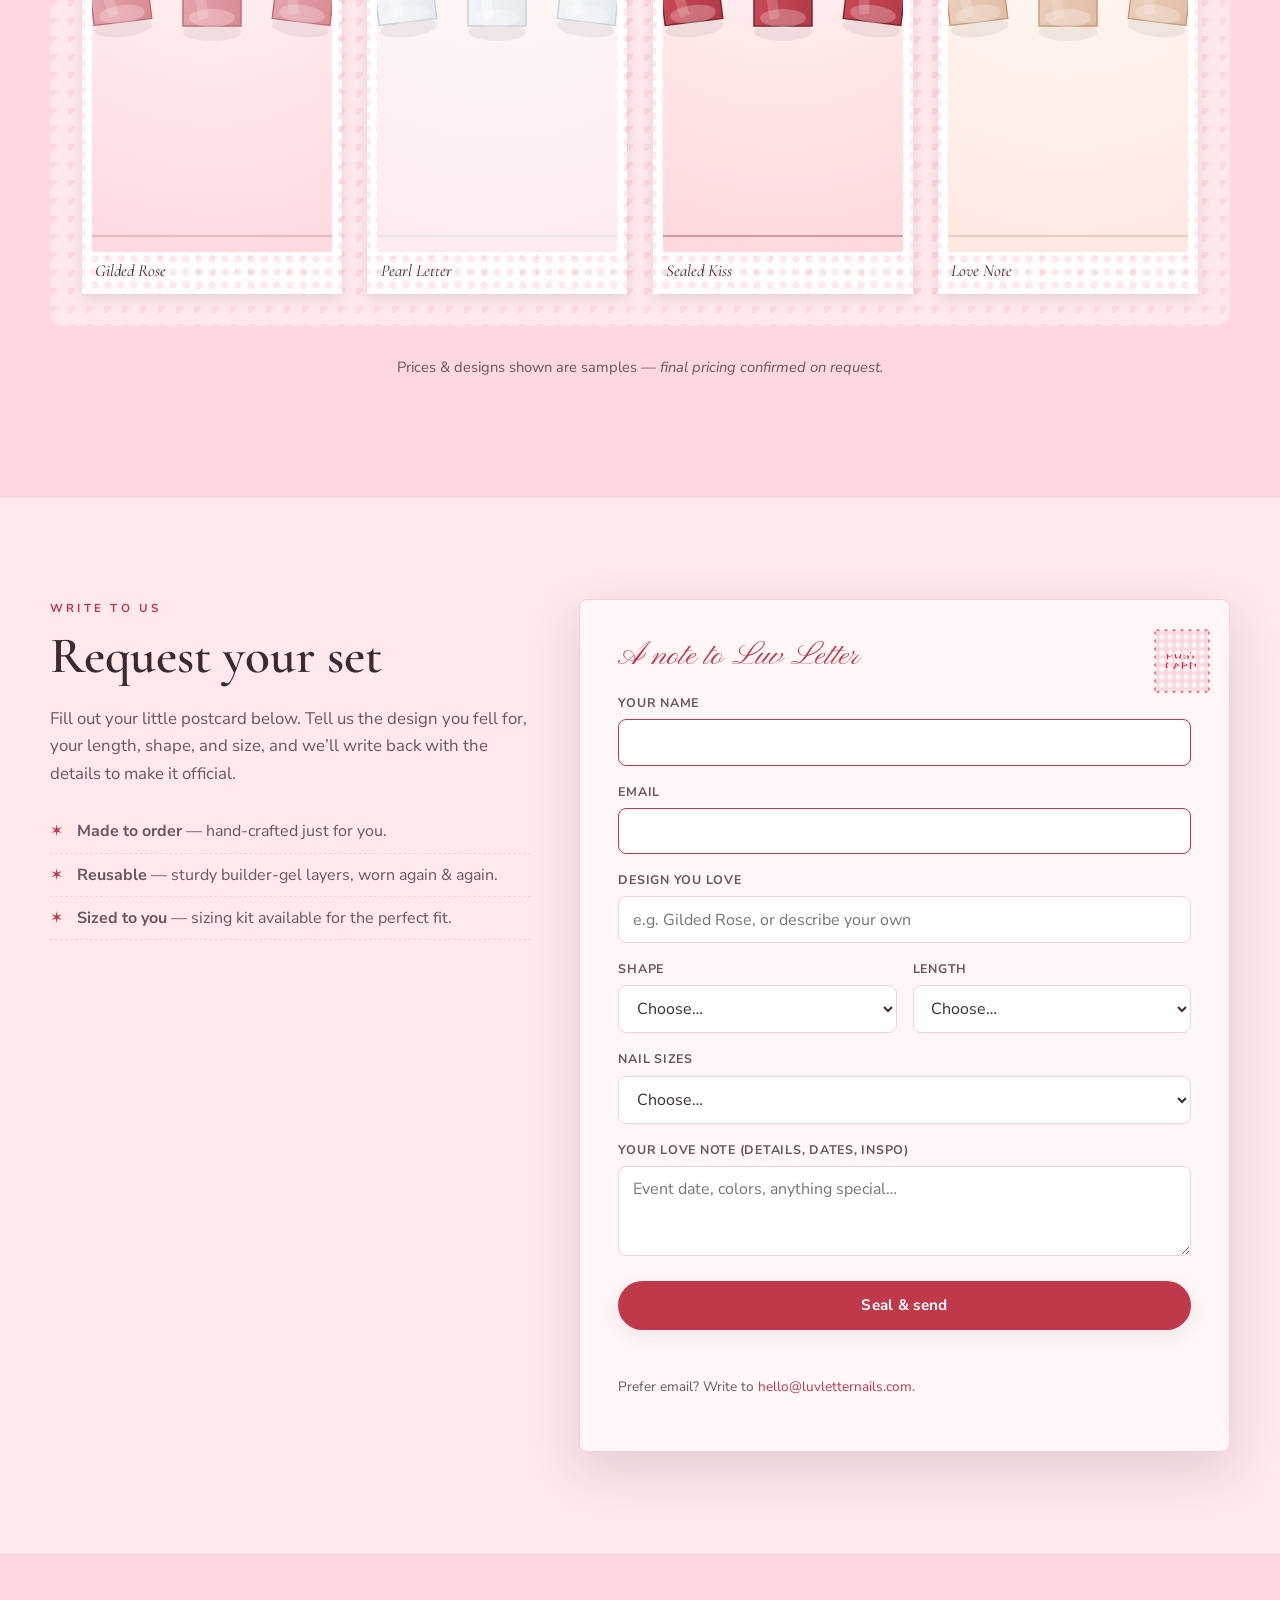
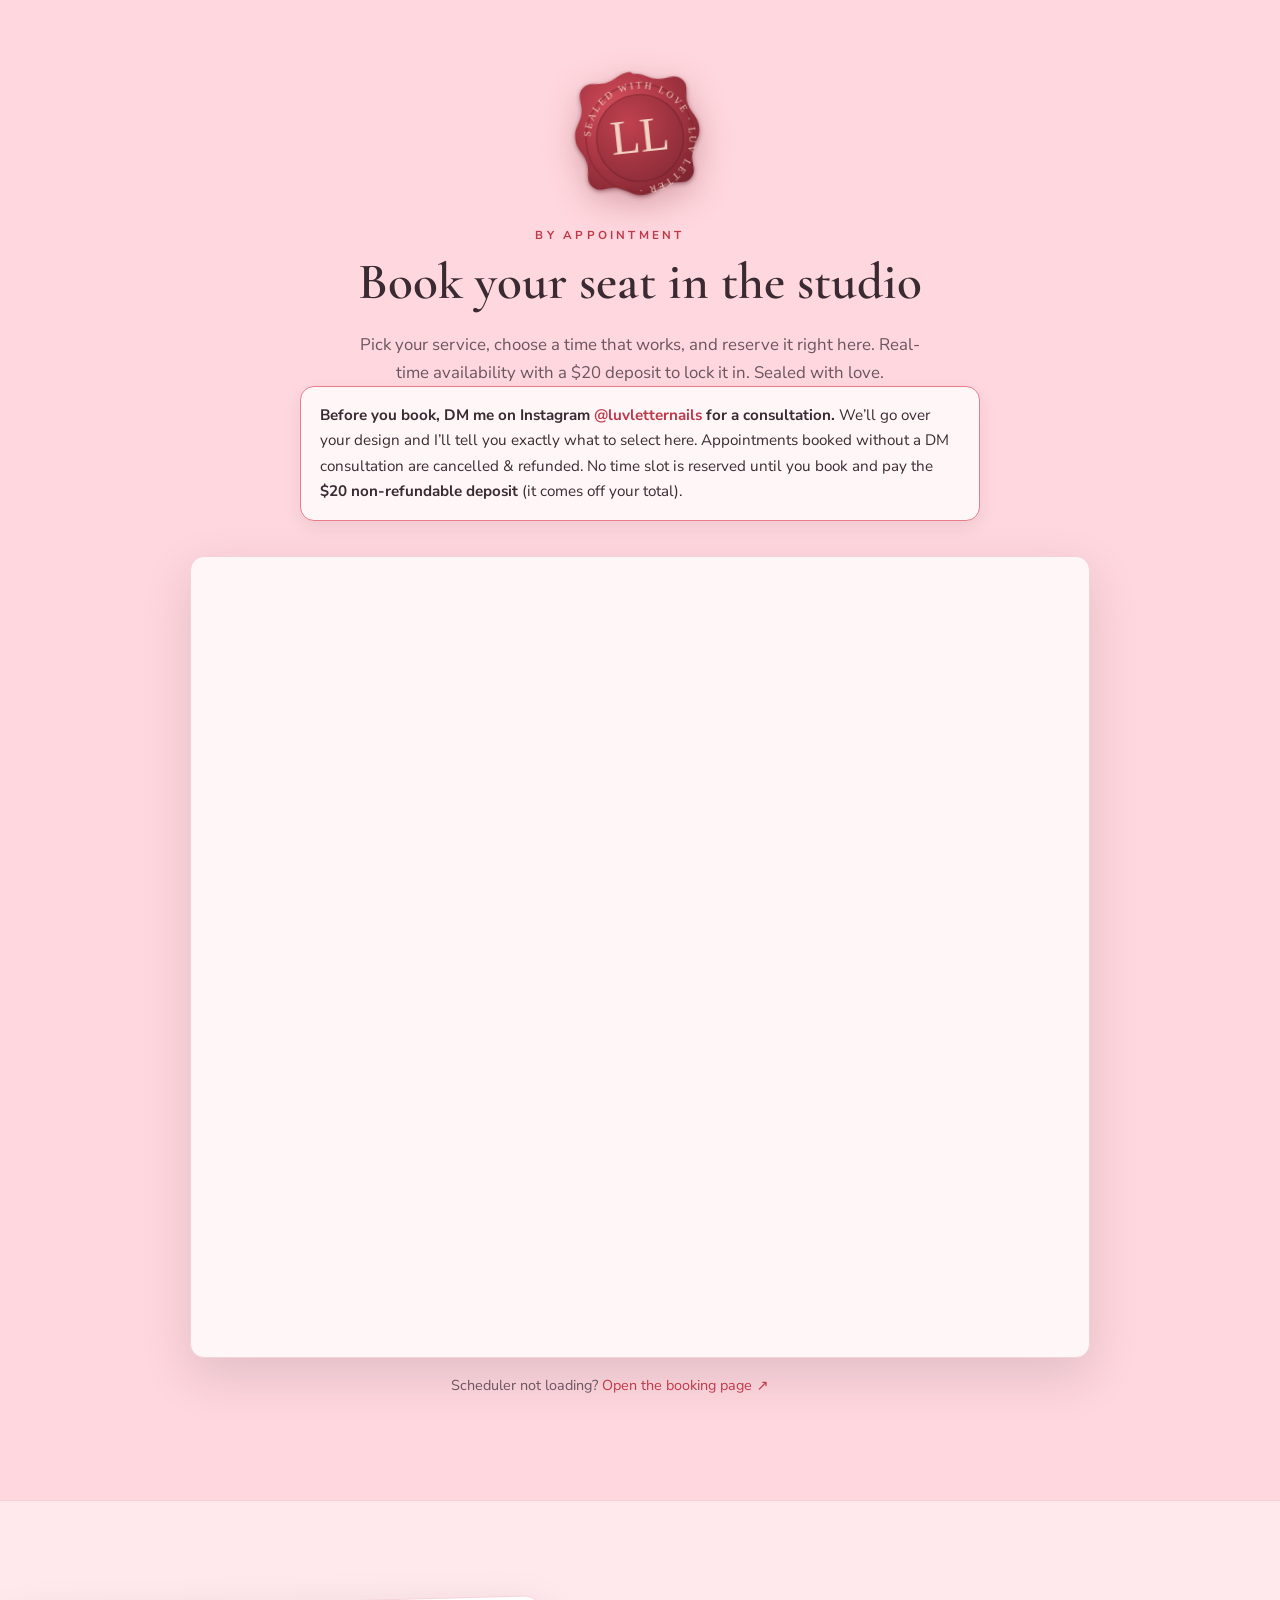
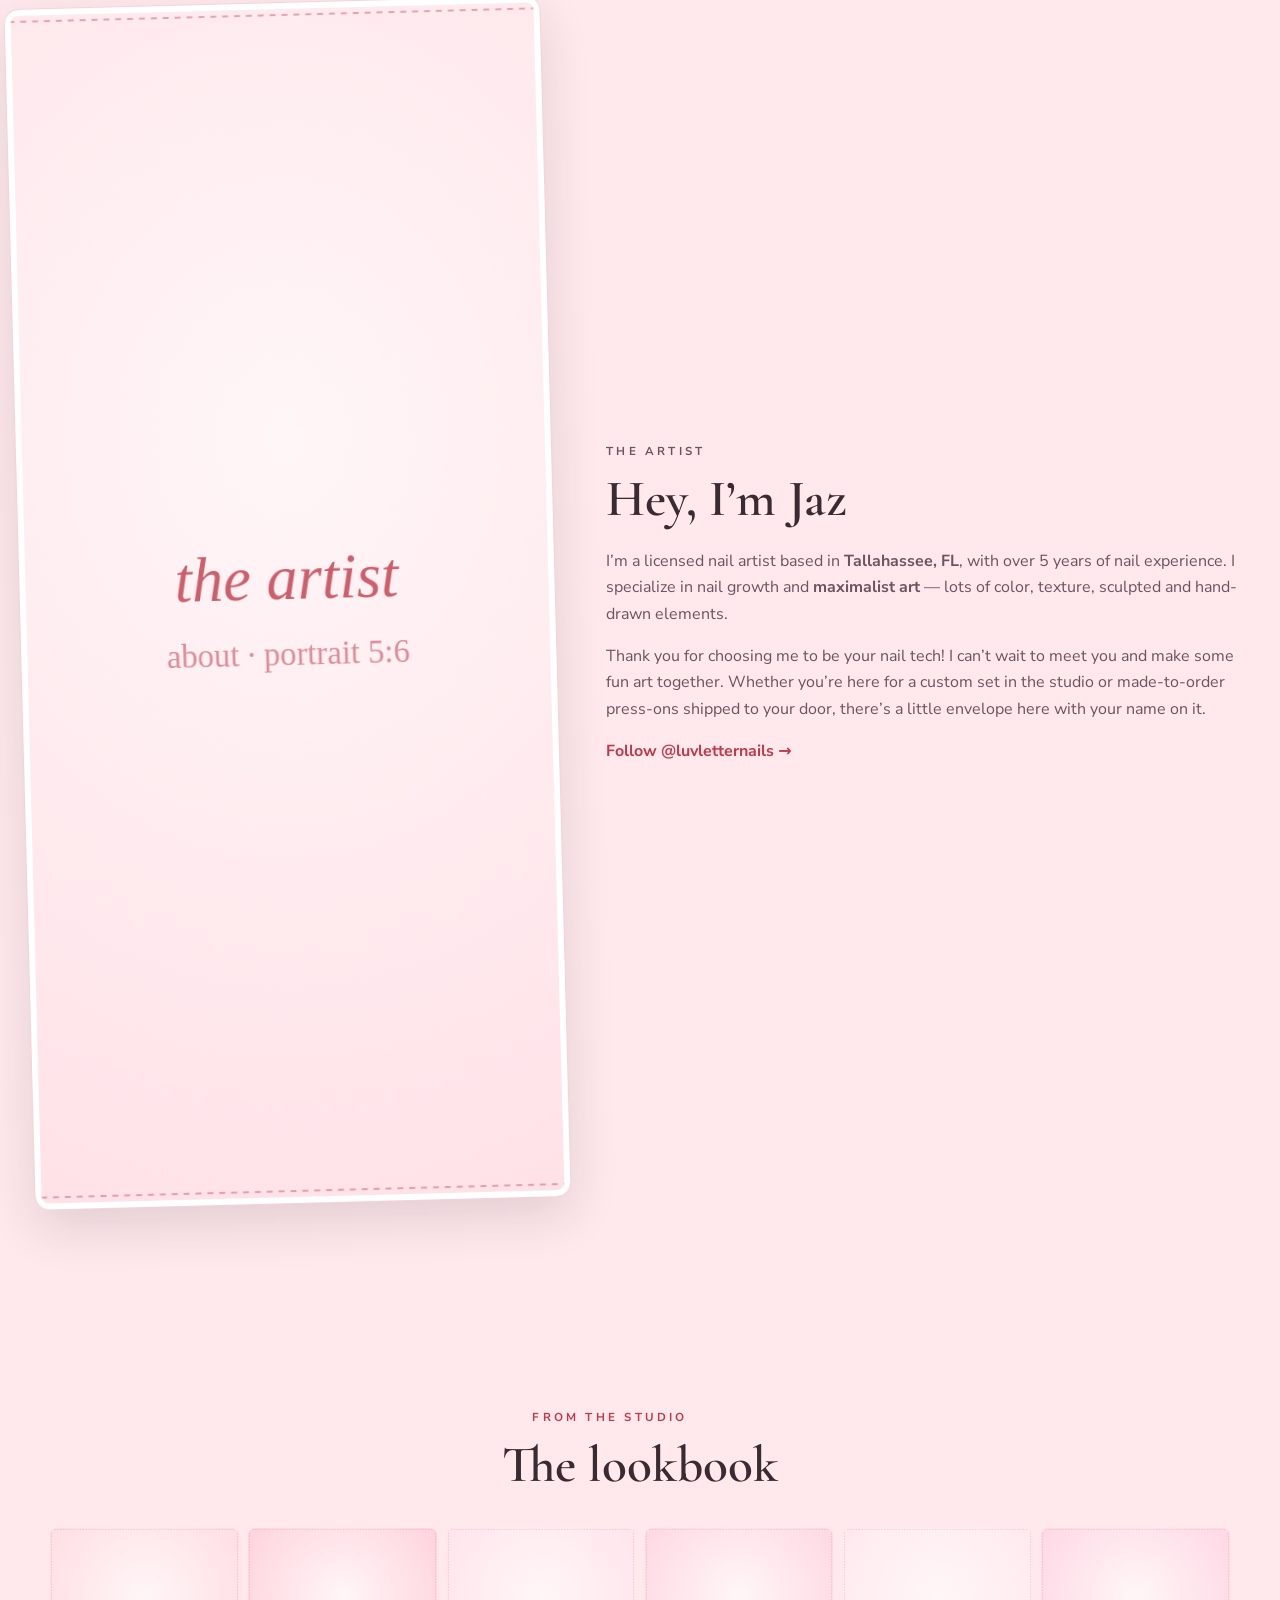
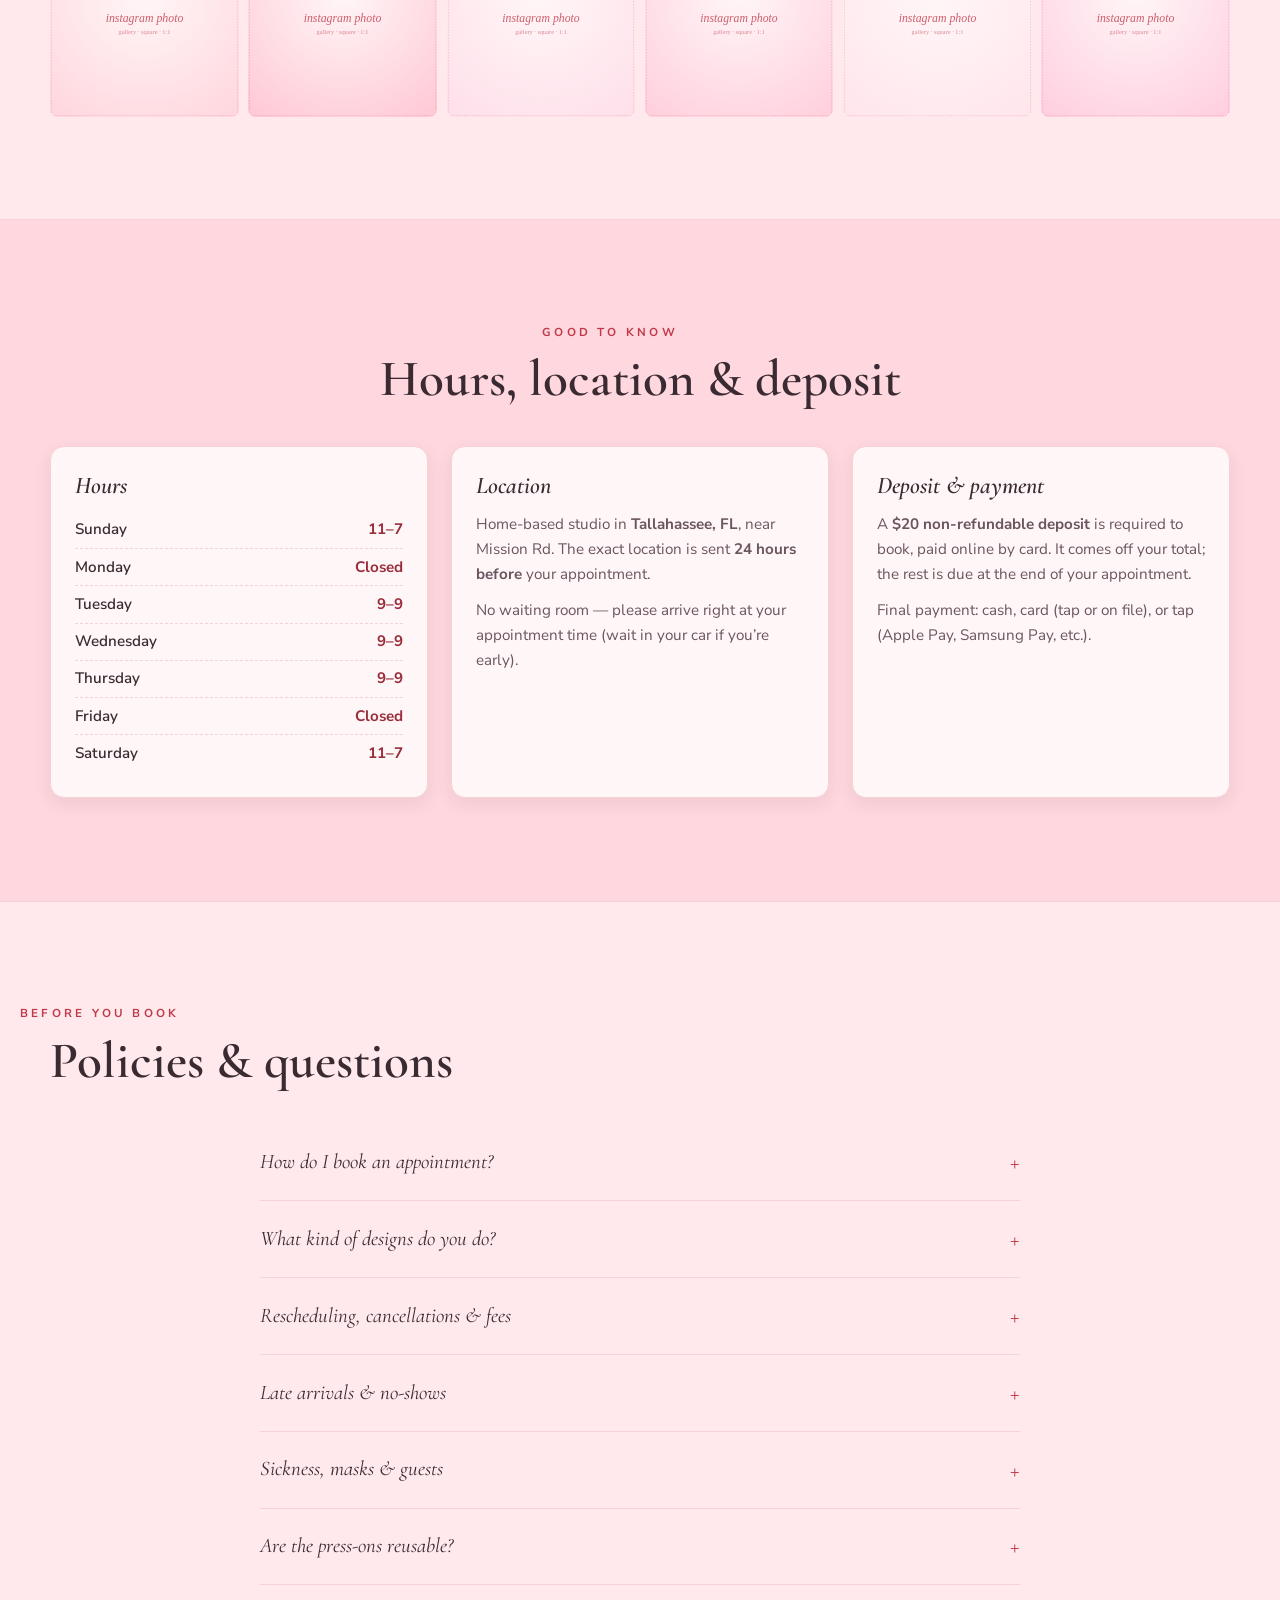
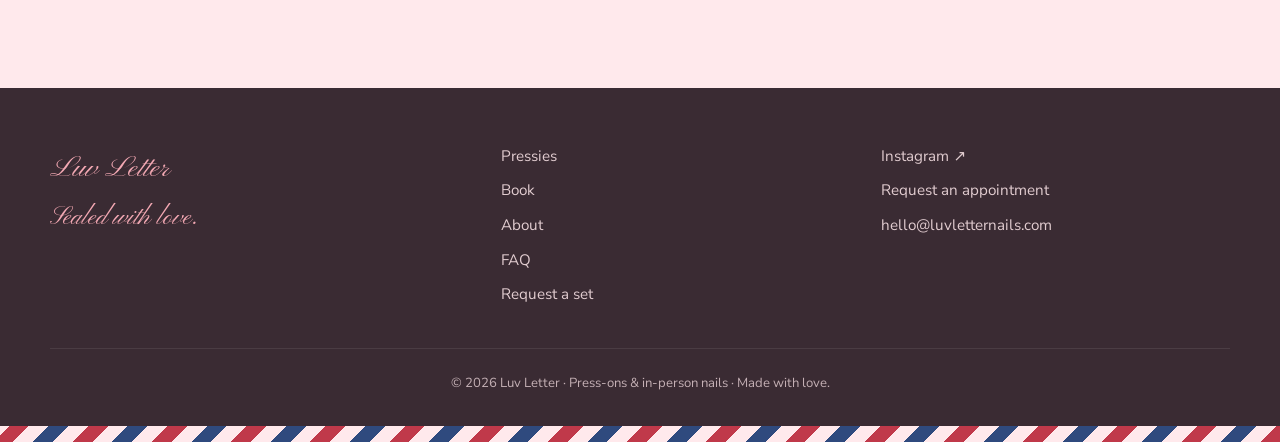
==== commit 951f6fbf: "Switch booking to embedded Acuity + Square; remove Supabase build Use the client's existing tools in" ====
--- a/index.html
+++ b/index.html
@@ -182,6 +182,10 @@
             <li><strong>Reusable</strong> — sturdy builder-gel layers, worn again &amp; again.</li>
             <li><strong>Sized to you</strong> — sizing kit available for the perfect fit.</li>
           </ul>
+          <!-- Square store / checkout (shown by JS when SQUARE_PRESSIES_URL is set) -->
+          <p class="request__square" id="squareCta" hidden>
+            Ready to order? <a class="btn btn--primary js-square" href="#" target="_blank" rel="noopener">Shop &amp; pay on Square ↗</a>
+          </p>
         </div>
 
         <form class="postcard reveal" id="requestForm" novalidate>
@@ -256,9 +260,8 @@
       <p class="eyebrow">By appointment</p>
       <h2 class="section-title">Book your seat in the studio</h2>
       <p class="section-lead">
-        Pick a service and any add-ons, choose a date and time, and send your
-        request. I&rsquo;ll confirm by text or email and share your deposit link to
-        lock it in. Sealed with love.
+        Pick your service, choose a time that works, and reserve it right here.
+        Real-time availability with a $20 deposit to lock it in. Sealed with love.
       </p>
 
       <!-- Before you book — the real process -->
@@ -271,87 +274,15 @@
           the <strong>$20 non-refundable deposit</strong> (it comes off your total).</p>
       </div>
 
-      <div class="booker reveal" id="booker">
-        <!-- progress -->
-        <ol class="booker__steps">
-          <li data-step="1" class="is-active"><span>1</span> Service</li>
-          <li data-step="2"><span>2</span> Add-ons</li>
-          <li data-step="3"><span>3</span> Date &amp; time</li>
-          <li data-step="4"><span>4</span> Details</li>
-        </ol>
-
-        <!-- Step 1: pick a service -->
-        <div class="booker__panel" data-panel="1">
-          <div class="svc-list" id="svcList"><!-- services injected by JS --></div>
-        </div>
-
-        <!-- Step 2: add-ons -->
-        <div class="booker__panel" data-panel="2" hidden>
-          <button class="booker__back" type="button" data-back="1">← Change service</button>
-          <p class="booker__chosen js-chosen"></p>
-          <p class="addons__hint">Optional — add only what we discussed in your DM consultation.</p>
-          <div class="addon-list" id="addonList"><!-- add-ons injected by JS --></div>
-          <button class="btn btn--primary btn--block" type="button" id="addonsNext">Continue to date &amp; time →</button>
-        </div>
-
-        <!-- Step 3: pick date + time -->
-        <div class="booker__panel" data-panel="3" hidden>
-          <button class="booker__back" type="button" data-back="2">← Back to add-ons</button>
-          <p class="booker__chosen js-chosen"></p>
-          <div class="cal">
-            <div class="cal__head">
-              <button class="cal__nav" id="calPrev" type="button" aria-label="Previous month">‹</button>
-              <span class="cal__title" id="calTitle"></span>
-              <button class="cal__nav" id="calNext" type="button" aria-label="Next month">›</button>
-            </div>
-            <div class="cal__dow" aria-hidden="true">
-              <span>Su</span><span>Mo</span><span>Tu</span><span>We</span><span>Th</span><span>Fr</span><span>Sa</span>
-            </div>
-            <div class="cal__grid" id="calGrid" role="grid"><!-- days injected by JS --></div>
-          </div>
-          <div class="slots" id="slots" hidden>
-            <p class="slots__label" id="slotsLabel"></p>
-            <div class="slots__grid" id="slotsGrid"><!-- times injected by JS --></div>
-          </div>
-        </div>
-
-        <!-- Step 4: details -->
-        <div class="booker__panel" data-panel="4" hidden>
-          <button class="booker__back" type="button" data-back="3">← Change date/time</button>
-          <form class="postcard booker__form" id="bookingForm" novalidate>
-            <p class="postcard__stamp" aria-hidden="true">appt<br />card</p>
-            <h3 class="postcard__title script">Almost sealed</h3>
-            <div class="booker__summary" id="bookSummary"><!-- summary injected by JS --></div>
-
-            <div class="field-row">
-              <div class="field">
-                <label for="b-name">Your name</label>
-                <input id="b-name" name="name" type="text" autocomplete="name" required />
-              </div>
-              <div class="field">
-                <label for="b-phone">Phone (for texts)</label>
-                <input id="b-phone" name="phone" type="tel" autocomplete="tel" />
-              </div>
-            </div>
-            <div class="field">
-              <label for="b-email">Email</label>
-              <input id="b-email" name="email" type="email" autocomplete="email" required />
-            </div>
-            <div class="field">
-              <label for="b-notes">Anything else? (inspo, occasion, current nails)</label>
-              <textarea id="b-notes" name="notes" rows="3" placeholder="Tell me what you have in mind…"></textarea>
-            </div>
-
-            <button class="btn btn--primary btn--block" type="submit">Send my request</button>
-            <p class="postcard__msg" id="bookingMsg" role="status" aria-live="polite"></p>
-            <p class="postcard__fineprint">
-              This is a request, not an instant booking — I&rsquo;ll confirm your time by
-              text or email. Prefer to reach out directly? Write to
-              <a class="js-mailto" href="#">hello@luvletternails.com</a>.
-            </p>
-          </form>
-        </div>
-      </div>
+      <!-- Live scheduler — the artist's Acuity, embedded (injected by JS). -->
+      <div class="book__embed reveal" id="acuityEmbed">
+        <noscript>
+          <a class="btn btn--primary" href="https://luvletternails.as.me/schedule/ea9af220" target="_blank" rel="noopener">Open the booking page ↗</a>
+        </noscript>
+      </div>
+      <p class="book__fallback">
+        Scheduler not loading? <a id="acuityFallback" href="https://luvletternails.as.me/schedule/ea9af220" target="_blank" rel="noopener">Open the booking page ↗</a>
+      </p>
     </section>
 
     <!-- ===== About ===== -->
--- a/css/styles.css
+++ b/css/styles.css
@@ -34,6 +34,9 @@
 
 * { box-sizing: border-box; }
 
+/* the [hidden] attribute must always win over component display rules */
+[hidden] { display: none !important; }
+
 html { scroll-behavior: smooth; scroll-padding-top: 90px; }
 
 body {
@@ -503,129 +506,24 @@
 .book__seal { width: clamp(100px, 14vw, 150px); filter: drop-shadow(0 10px 16px rgba(126,38,48,0.3)); animation: seal-in 0.8s var(--ease) both; }
 @keyframes seal-in { from { transform: scale(1.3) rotate(-12deg); opacity: 0; } to { transform: scale(1) rotate(-6deg); opacity: 1; } }
 
-/* ----- Scheduler (booker) ----- */
-.booker {
-  max-width: 680px;
+/* ----- Booking: Acuity embed + fallback ----- */
+.book__embed {
+  max-width: 900px;
   margin: 2.2rem auto 0;
-  text-align: left;
   background: var(--paper);
   border: 1px solid var(--paper-edge);
   border-radius: var(--radius);
   box-shadow: var(--shadow-md);
-  padding: clamp(1.3rem, 3.5vw, 2rem);
-}
-
-/* progress steps */
-.booker__steps {
-  display: flex;
-  gap: 0.5rem;
-  list-style: none;
-  margin: 0 0 1.6rem;
-  padding: 0 0 1rem;
-  border-bottom: 1px dashed var(--paper-edge);
-  font-size: 0.8rem;
-  font-weight: 700;
-  letter-spacing: 0.02em;
-  color: var(--ink-soft);
-  flex-wrap: wrap;
-}
-.booker__steps li { display: flex; align-items: center; gap: 0.4rem; opacity: 0.5; }
-.booker__steps li::after { content: "·"; margin-left: 0.5rem; opacity: 0.5; }
-.booker__steps li:last-child::after { content: ""; }
-.booker__steps li span {
-  display: grid; place-content: center;
-  width: 1.5rem; height: 1.5rem;
-  border-radius: 50%;
-  background: var(--blush);
-  color: var(--red-dark);
-  font-size: 0.78rem;
-}
-.booker__steps li.is-active { opacity: 1; color: var(--red); }
-.booker__steps li.is-active span { background: var(--red); color: #fff; }
-
-.booker__back {
-  background: none; border: 0; cursor: pointer;
-  color: var(--red); font-family: var(--sans); font-weight: 700; font-size: 0.9rem;
-  padding: 0 0 0.8rem;
-}
-.booker__back:hover { color: var(--red-dark); }
-.booker__chosen {
-  font-family: var(--serif); font-style: italic; font-size: 1.2rem;
-  color: var(--ink); margin: 0 0 1rem;
-}
-
-/* step 1 — services */
-.svc-cat { margin-bottom: 1.4rem; }
-.svc-cat__title {
-  font-family: var(--sans); text-transform: uppercase; letter-spacing: 0.16em;
-  font-size: 0.72rem; font-weight: 700; color: var(--red); margin: 0 0 0.6rem;
-}
-.svc {
-  width: 100%;
-  display: flex; align-items: center; justify-content: space-between; gap: 1rem;
-  text-align: left; cursor: pointer;
-  background: #fff; border: 1.5px solid var(--paper-edge); border-radius: 12px;
-  padding: 0.85rem 1rem; margin-bottom: 0.6rem;
-  transition: border-color 0.2s, box-shadow 0.2s, transform 0.15s var(--ease);
-}
-.svc:hover, .svc:focus-visible { border-color: var(--rose-deep); box-shadow: var(--shadow-sm); transform: translateY(-2px); outline: none; }
-.svc__name { display: block; font-family: var(--serif); font-style: italic; font-size: 1.18rem; color: var(--ink); }
-.svc__desc { display: block; font-size: 0.86rem; color: var(--ink-soft); margin-top: 0.15rem; }
-.svc__meta { text-align: right; white-space: nowrap; }
-.svc__price { display: block; font-family: var(--serif); font-weight: 600; color: var(--red-dark); font-size: 1.1rem; }
-.svc__dur { display: block; font-size: 0.78rem; color: var(--ink-soft); }
-
-/* step 2 — calendar */
-.cal { max-width: 420px; margin: 0 auto; }
-.cal__head { display: flex; align-items: center; justify-content: space-between; margin-bottom: 0.6rem; }
-.cal__title { font-family: var(--serif); font-size: 1.3rem; color: var(--ink); }
-.cal__nav {
-  width: 2.2rem; height: 2.2rem; border-radius: 50%;
-  border: 1.5px solid var(--paper-edge); background: #fff; color: var(--red);
-  font-size: 1.2rem; line-height: 1; cursor: pointer; transition: background 0.2s, border-color 0.2s;
-}
-.cal__nav:hover:not(:disabled) { background: var(--blush); border-color: var(--rose-deep); }
-.cal__nav:disabled { opacity: 0.3; cursor: not-allowed; }
-.cal__dow, .cal__grid { display: grid; grid-template-columns: repeat(7, 1fr); gap: 4px; }
-.cal__dow {
-  margin-bottom: 4px; text-align: center; font-size: 0.7rem; font-weight: 700;
-  letter-spacing: 0.04em; color: var(--ink-soft); text-transform: uppercase;
-}
-.cal__cell {
-  aspect-ratio: 1; display: grid; place-content: center;
-  border: 0; border-radius: 9px; background: #fff;
-  font-family: var(--sans); font-size: 0.95rem; color: var(--ink); cursor: pointer;
-  transition: background 0.18s, color 0.18s, transform 0.12s var(--ease);
-}
-.cal__cell.is-empty { background: transparent; }
-.cal__cell:not(.is-disabled):not(.is-empty):not(.is-selected):hover { background: var(--blush); transform: translateY(-1px); }
-.cal__cell.is-disabled { color: var(--ink-soft); opacity: 0.35; cursor: default; background: transparent; }
-.cal__cell.is-selected { background: var(--red); color: #fff; font-weight: 700; }
-
-/* step 2 — time slots */
-.slots { margin-top: 1.6rem; border-top: 1px dashed var(--paper-edge); padding-top: 1.2rem; }
-.slots__label { font-family: var(--serif); font-style: italic; font-size: 1.1rem; color: var(--ink); margin: 0 0 0.8rem; text-align: center; }
-.slots__grid { display: grid; grid-template-columns: repeat(auto-fill, minmax(96px, 1fr)); gap: 0.55rem; }
-.slot {
-  border: 1.5px solid var(--rose-deep); background: #fff; color: var(--red-dark);
-  border-radius: 999px; padding: 0.6rem 0.4rem; font-family: var(--sans);
-  font-weight: 700; font-size: 0.9rem; cursor: pointer; transition: background 0.18s, color 0.18s, transform 0.12s var(--ease);
-}
-.slot:hover, .slot:focus-visible { background: var(--red); color: #fff; transform: translateY(-2px); outline: none; }
-
-/* step 3 — summary */
-.booker__summary {
-  background: var(--cream); border: 1px solid var(--paper-edge); border-radius: 10px;
-  padding: 0.9rem 1.1rem; margin-bottom: 1.3rem;
-}
-.summary-row { display: flex; justify-content: space-between; gap: 1rem; padding: 0.3rem 0; font-size: 0.95rem; }
-.summary-row span { color: var(--ink-soft); }
-.summary-row strong { color: var(--ink); text-align: right; }
-.summary-row + .summary-row { border-top: 1px dashed var(--paper-edge); }
-.summary-row--sub { font-size: 0.85rem; padding: 0.2rem 0; }
-.summary-row--sub span, .summary-row--sub strong { color: var(--ink-soft); font-weight: 600; }
-.summary-row--note { margin-top: 0.2rem; }
-.summary-row--note span, .summary-row--note strong { color: var(--red-dark); font-weight: 700; }
+  overflow: hidden;
+  min-height: 640px;
+}
+.book__embed iframe { width: 100%; min-height: 800px; border: 0; display: block; }
+.book__embed .btn { margin: 3rem auto; }
+.book__fallback { margin: 1rem 0 0; font-size: 0.9rem; color: var(--ink-soft); }
+
+/* Square press-on CTA */
+.request__square { margin-top: 1.4rem; }
+.request__square .btn { margin-top: 0.4rem; }
 
 /* "before you book" notice */
 .book__notice {
@@ -639,25 +537,6 @@
   box-shadow: var(--shadow-sm);
 }
 .book__notice p { margin: 0; font-size: 0.95rem; color: var(--ink); }
-
-/* add-ons step */
-.addons__hint { color: var(--ink-soft); font-size: 0.9rem; margin: 0 0 1rem; }
-.addon-list { display: flex; flex-direction: column; gap: 1.1rem; margin-bottom: 1.4rem; }
-.addon-group__title {
-  font-family: var(--sans); text-transform: uppercase; letter-spacing: 0.16em;
-  font-size: 0.7rem; font-weight: 700; color: var(--red); margin: 0 0 0.55rem;
-}
-.addon-group__chips { display: flex; flex-wrap: wrap; gap: 0.5rem; }
-.addon {
-  display: inline-flex; align-items: baseline; gap: 0.45rem; cursor: pointer;
-  background: #fff; border: 1.5px solid var(--paper-edge); border-radius: 999px;
-  padding: 0.5rem 0.9rem; font-family: var(--sans); transition: border-color 0.18s, background 0.18s, transform 0.12s var(--ease);
-}
-.addon:hover { border-color: var(--rose-deep); transform: translateY(-1px); }
-.addon__name { font-weight: 700; font-size: 0.9rem; color: var(--ink); }
-.addon__delta { font-size: 0.78rem; color: var(--ink-soft); }
-.addon.is-on { background: var(--red); border-color: var(--red); }
-.addon.is-on .addon__name, .addon.is-on .addon__delta { color: #fff; }
 
 /* =========================================================
    About
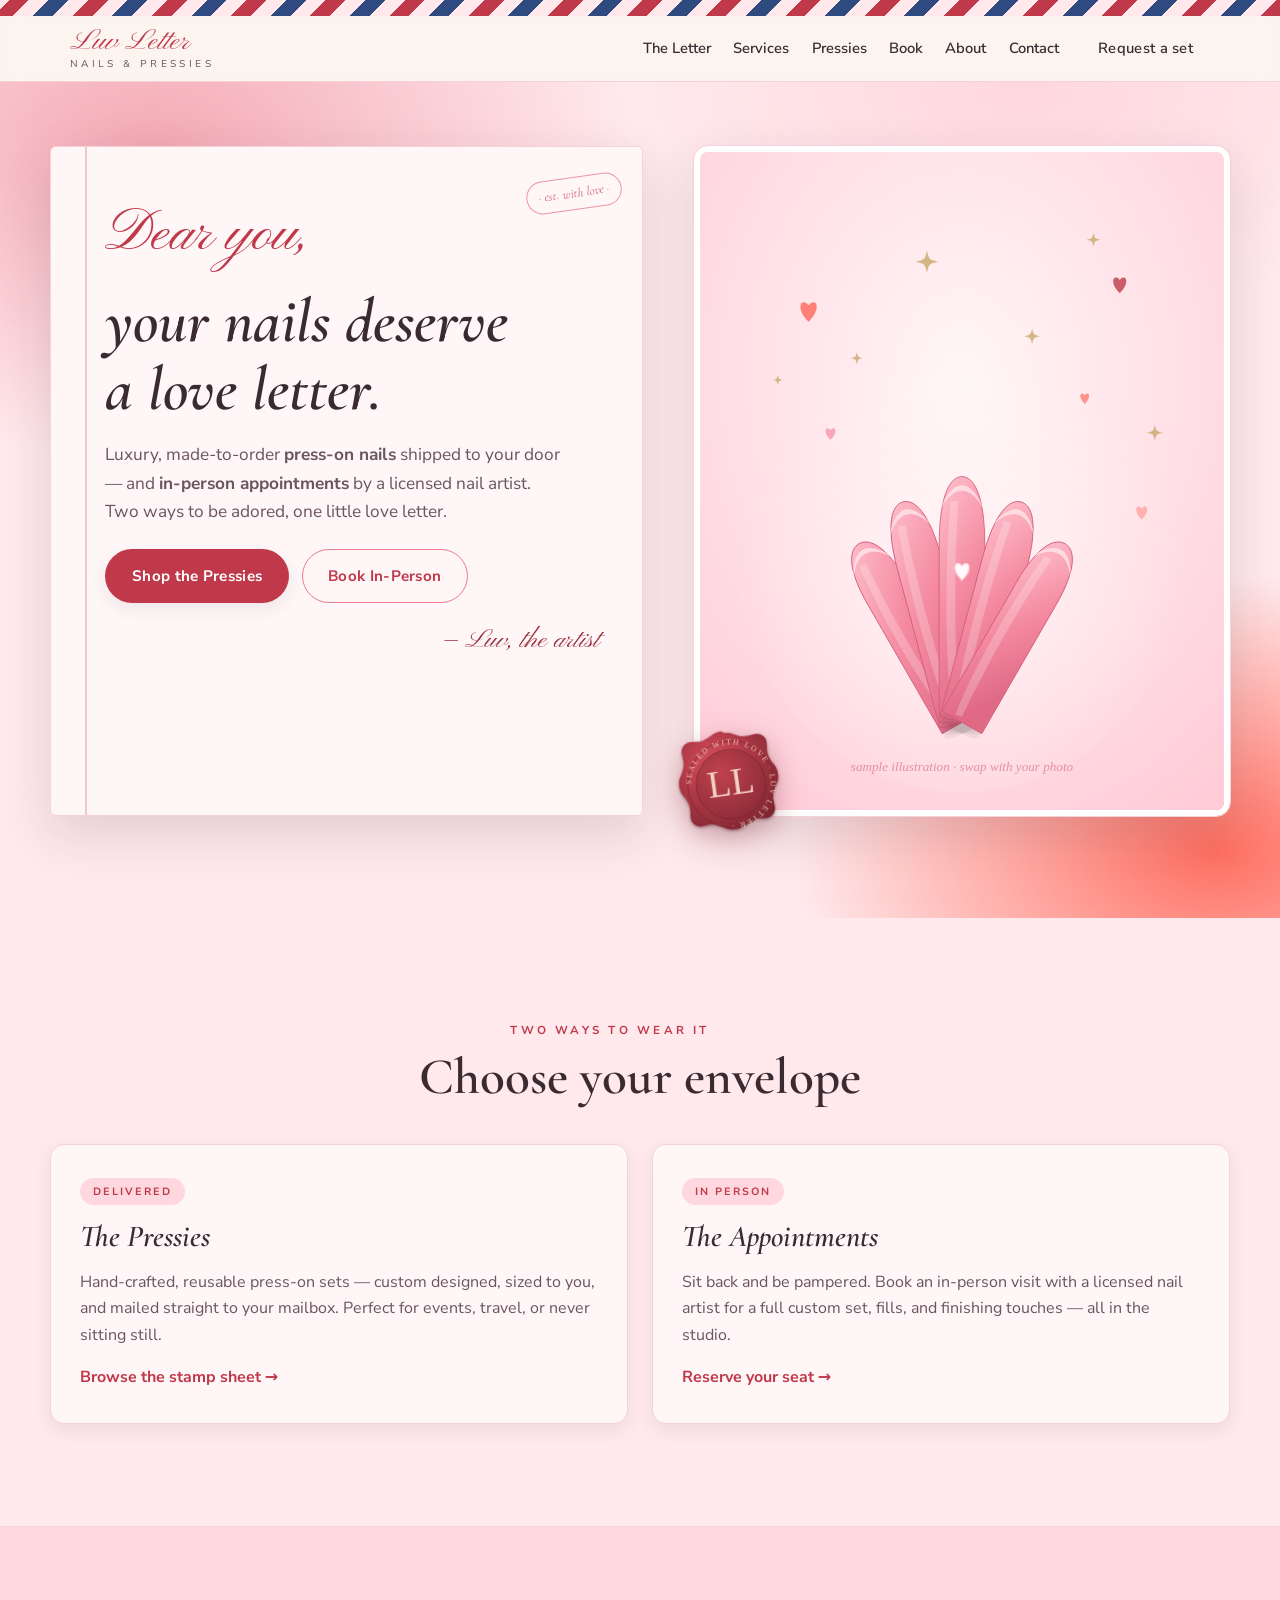
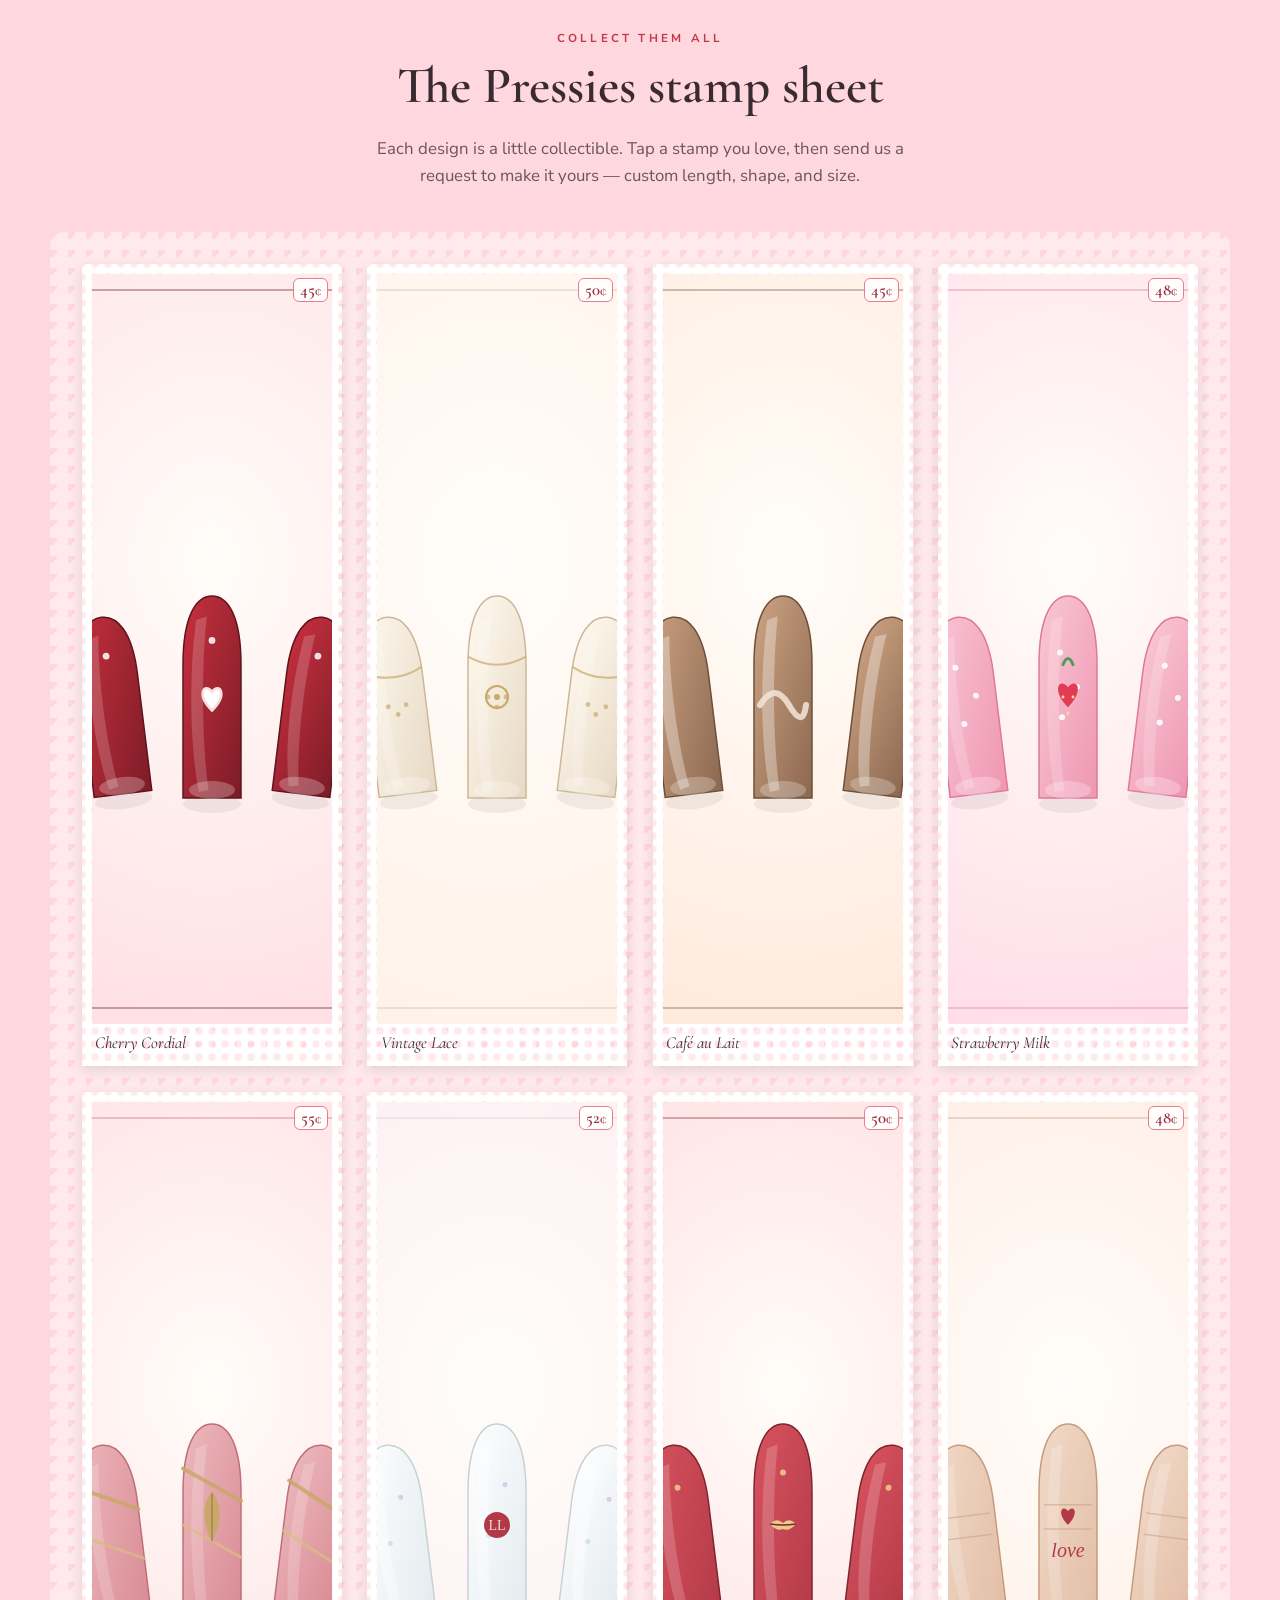
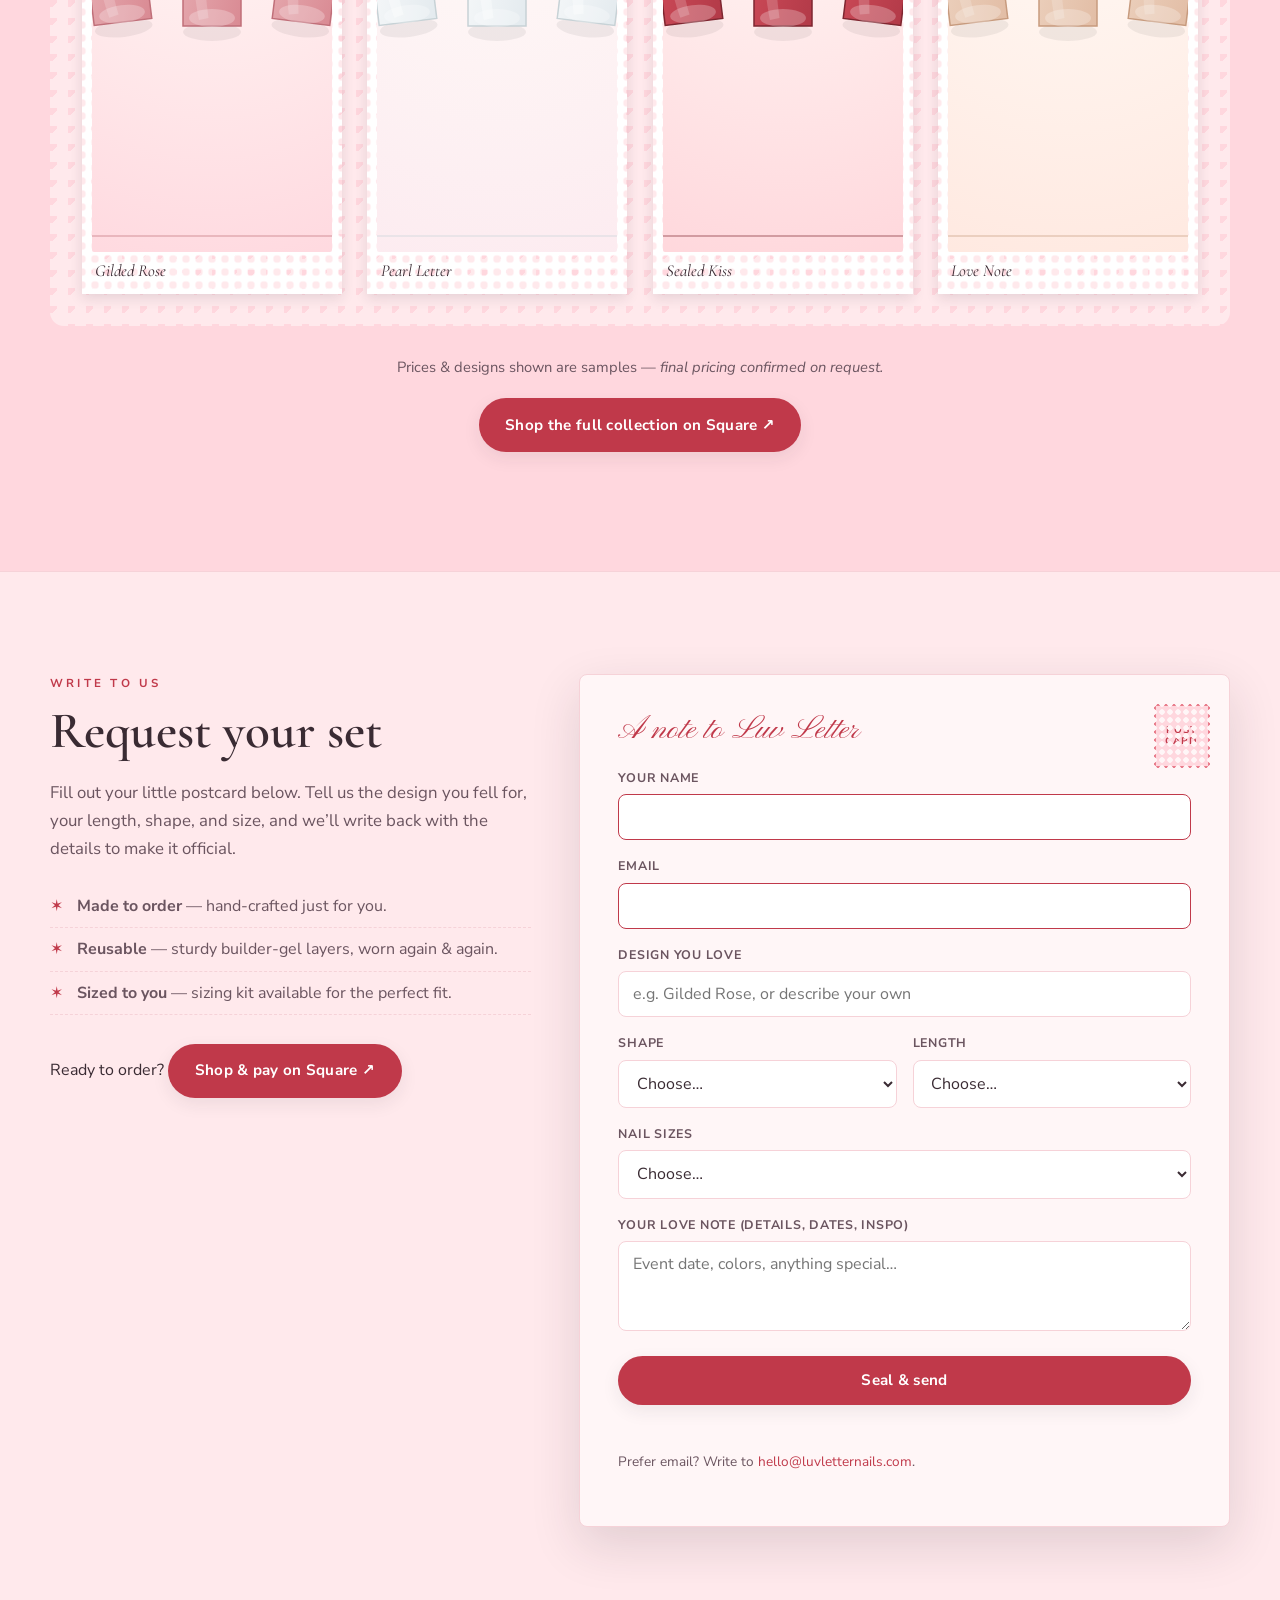
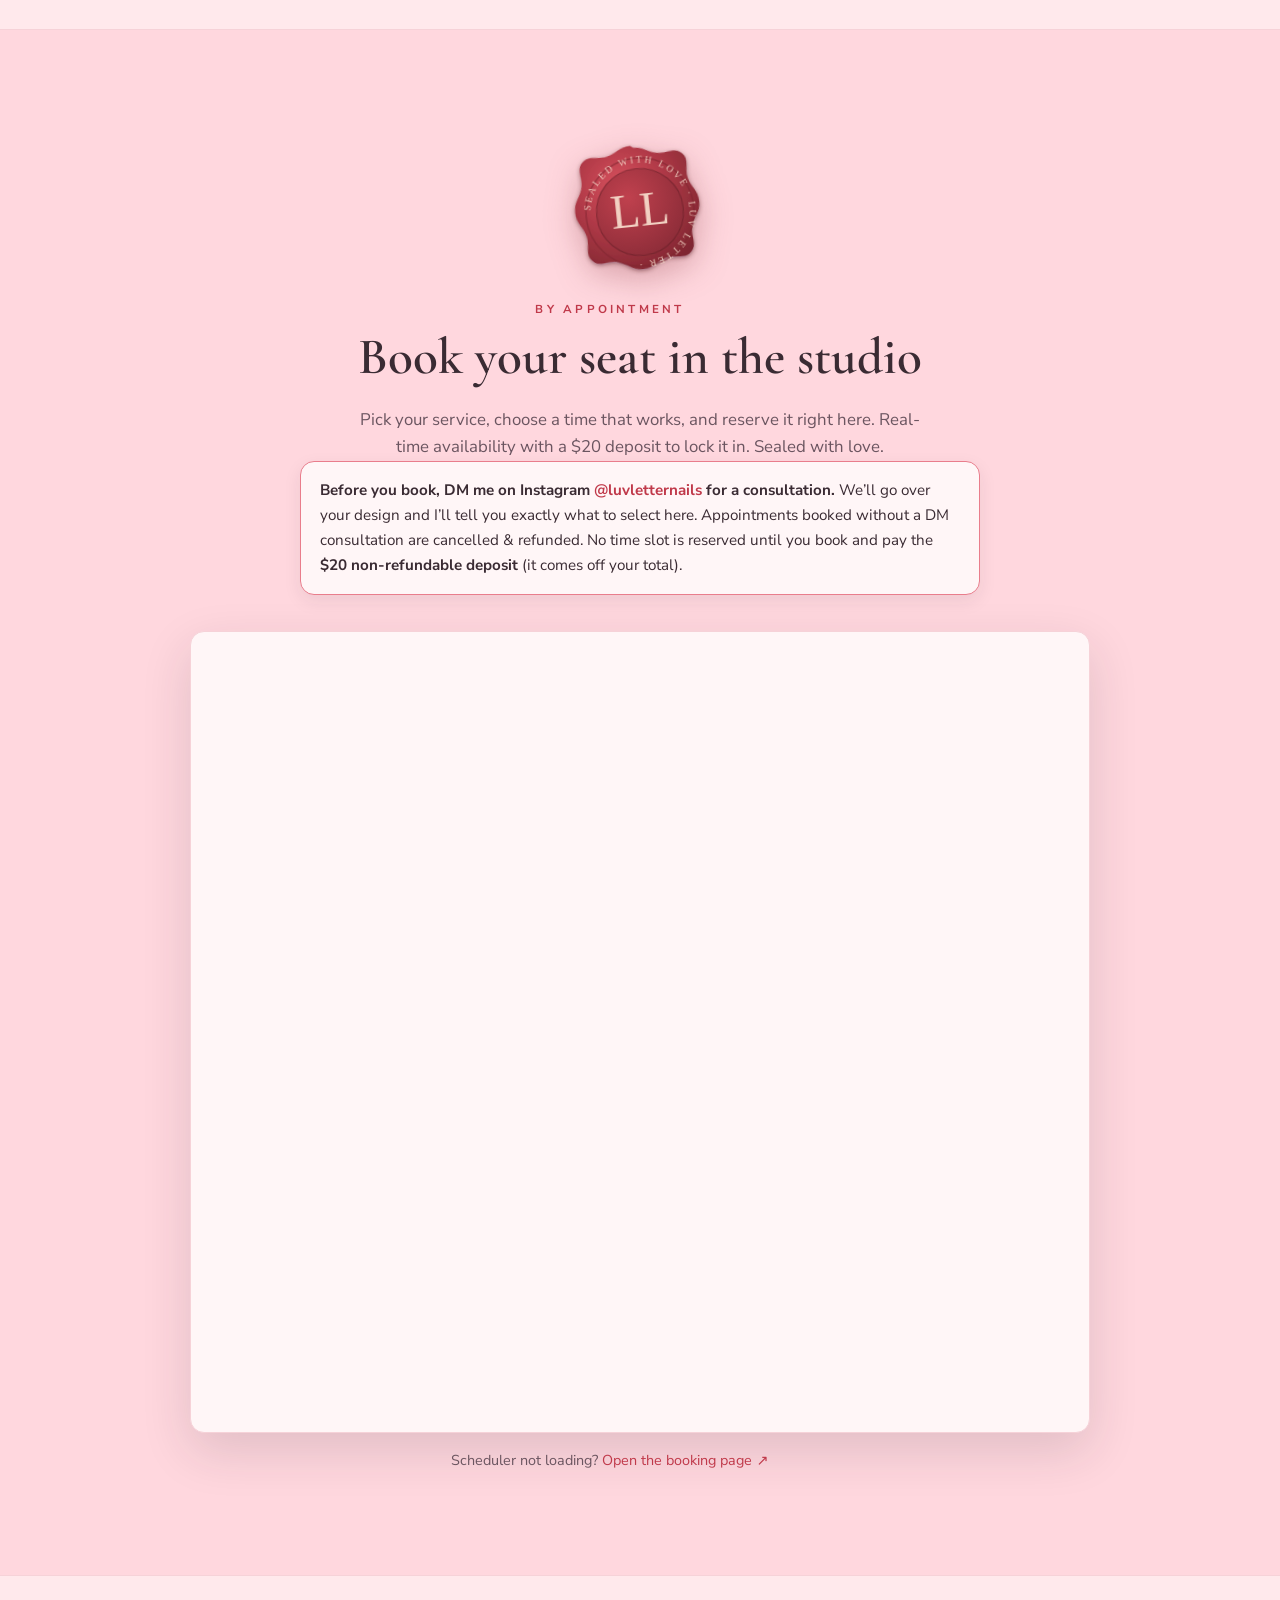
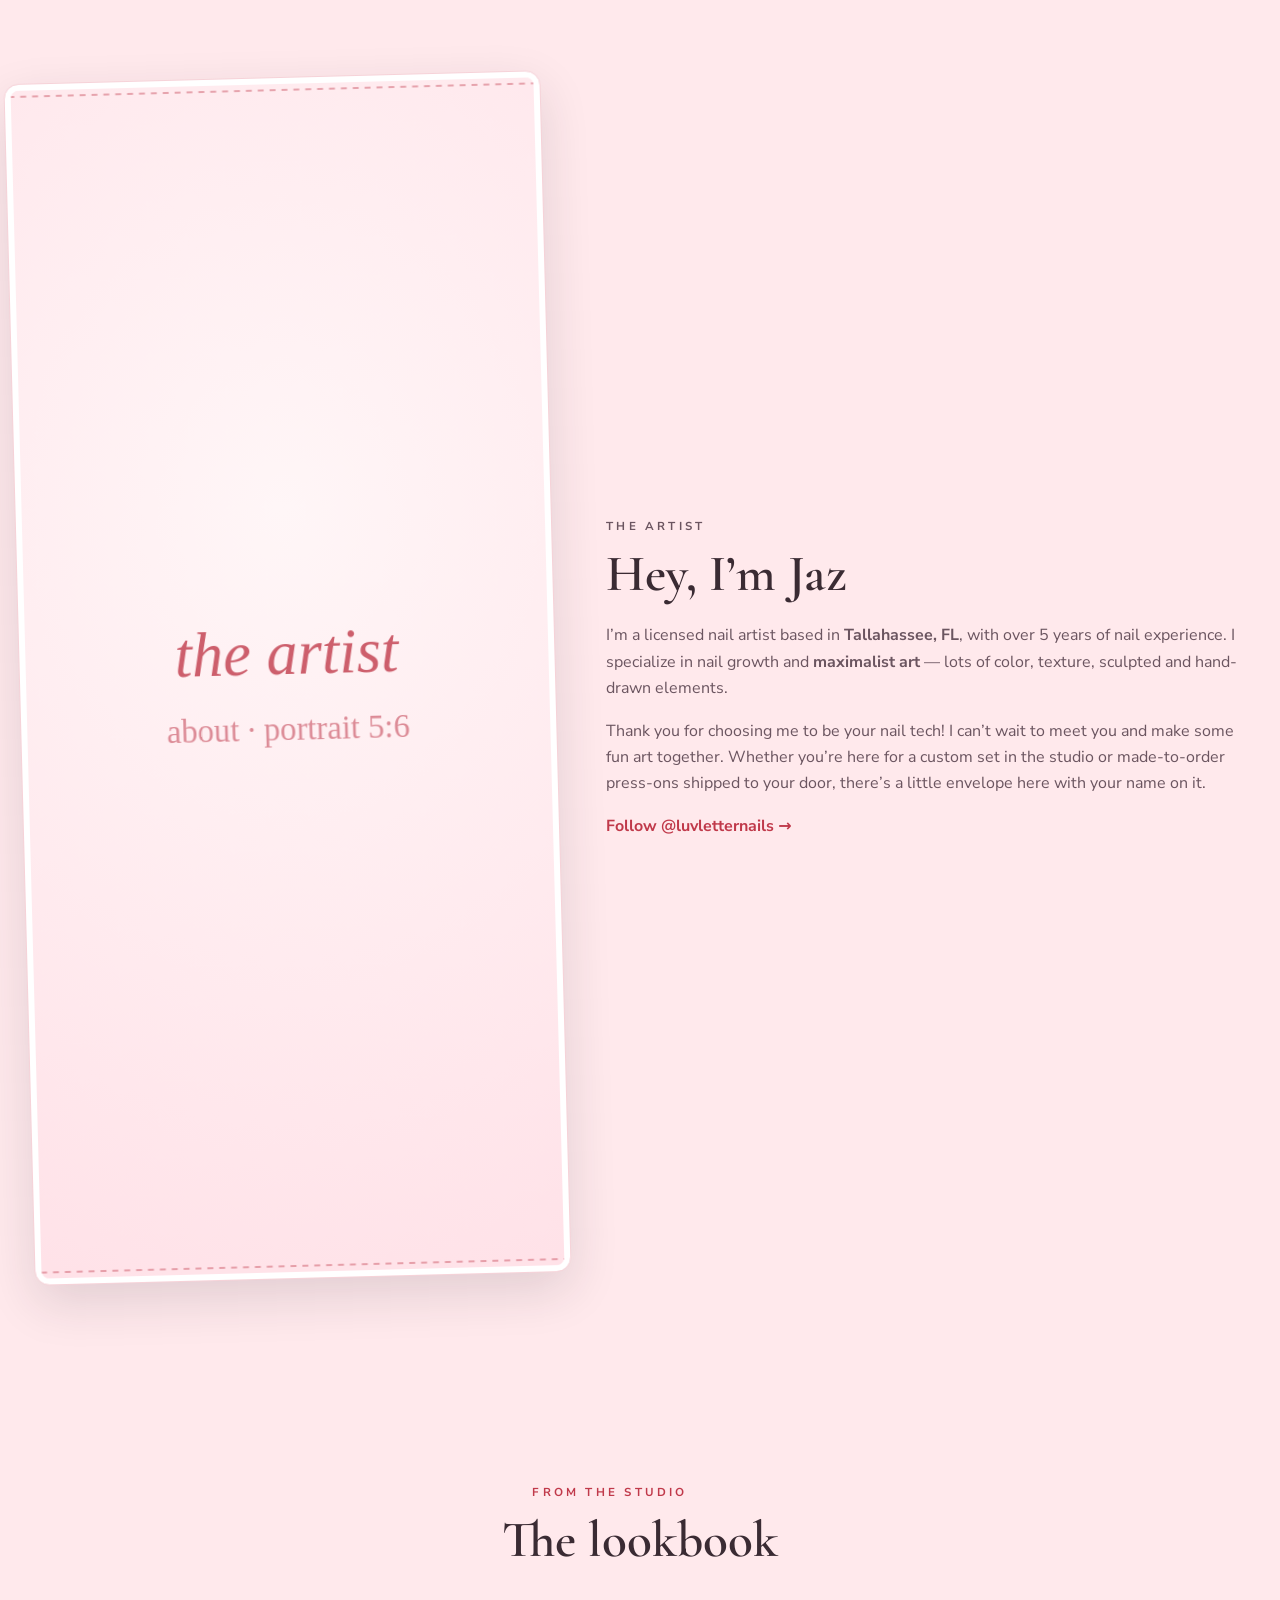
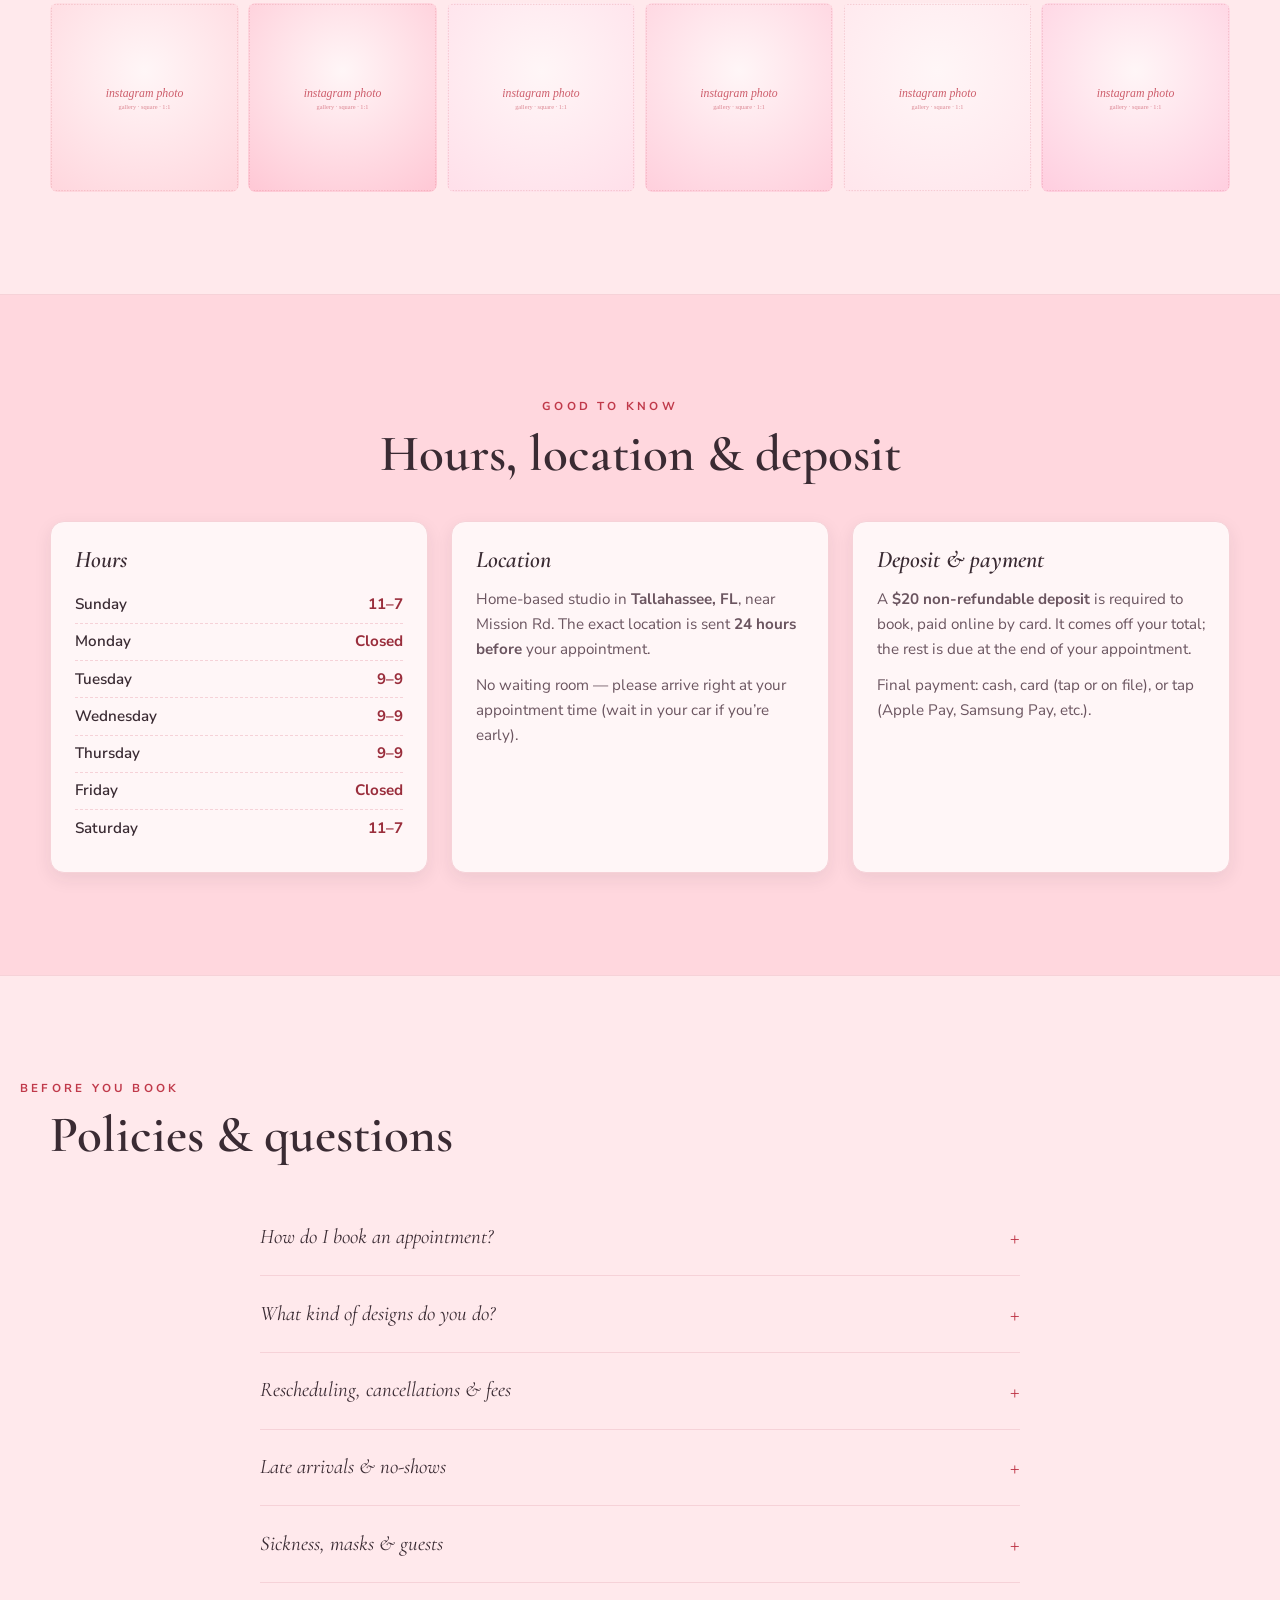
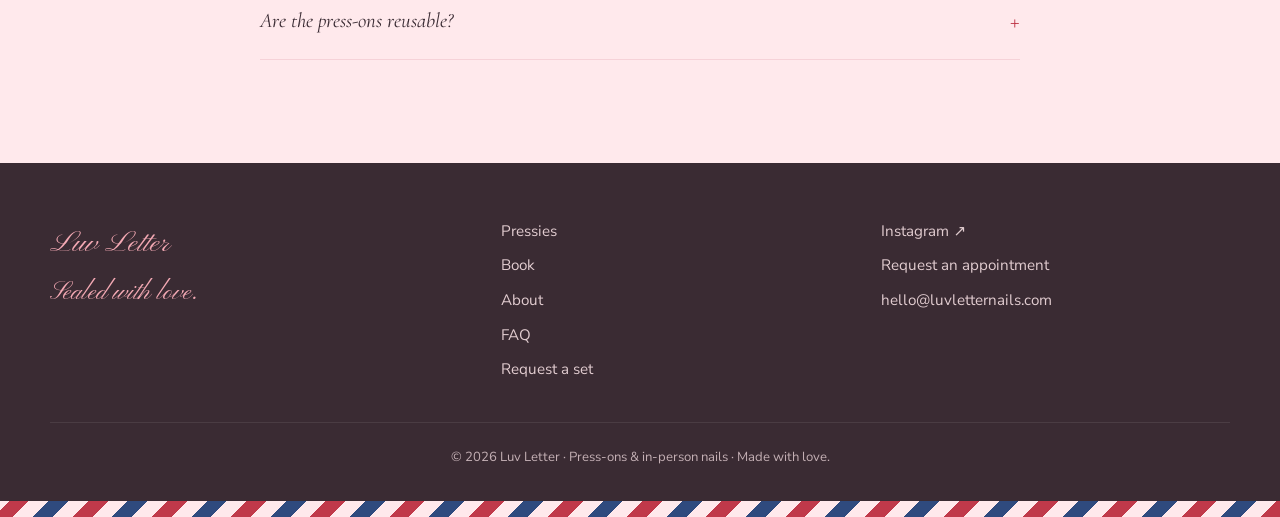
==== commit 071b0f73: "Wire her Square press-on store into the press-on flow Set SQUARE_PRESSIES_URL to her Square site (lu" ====
--- a/index.html
+++ b/index.html
@@ -163,6 +163,9 @@
       </div>
       <p class="pressies__note">
         Prices &amp; designs shown are samples — <em>final pricing confirmed on request.</em>
+      </p>
+      <p class="pressies__shop" id="squareShop" hidden>
+        <a class="btn btn--primary js-square" href="#" target="_blank" rel="noopener">Shop the full collection on Square ↗</a>
       </p>
     </section>
 
--- a/css/styles.css
+++ b/css/styles.css
@@ -406,6 +406,7 @@
 .stamp.is-picked::after { opacity: 0.85; }
 
 .pressies__note { margin-top: 1.8rem; color: var(--ink-soft); font-size: 0.92rem; }
+.pressies__shop { margin-top: 1.2rem; }
 
 /* =========================================================
    Request form — postcard
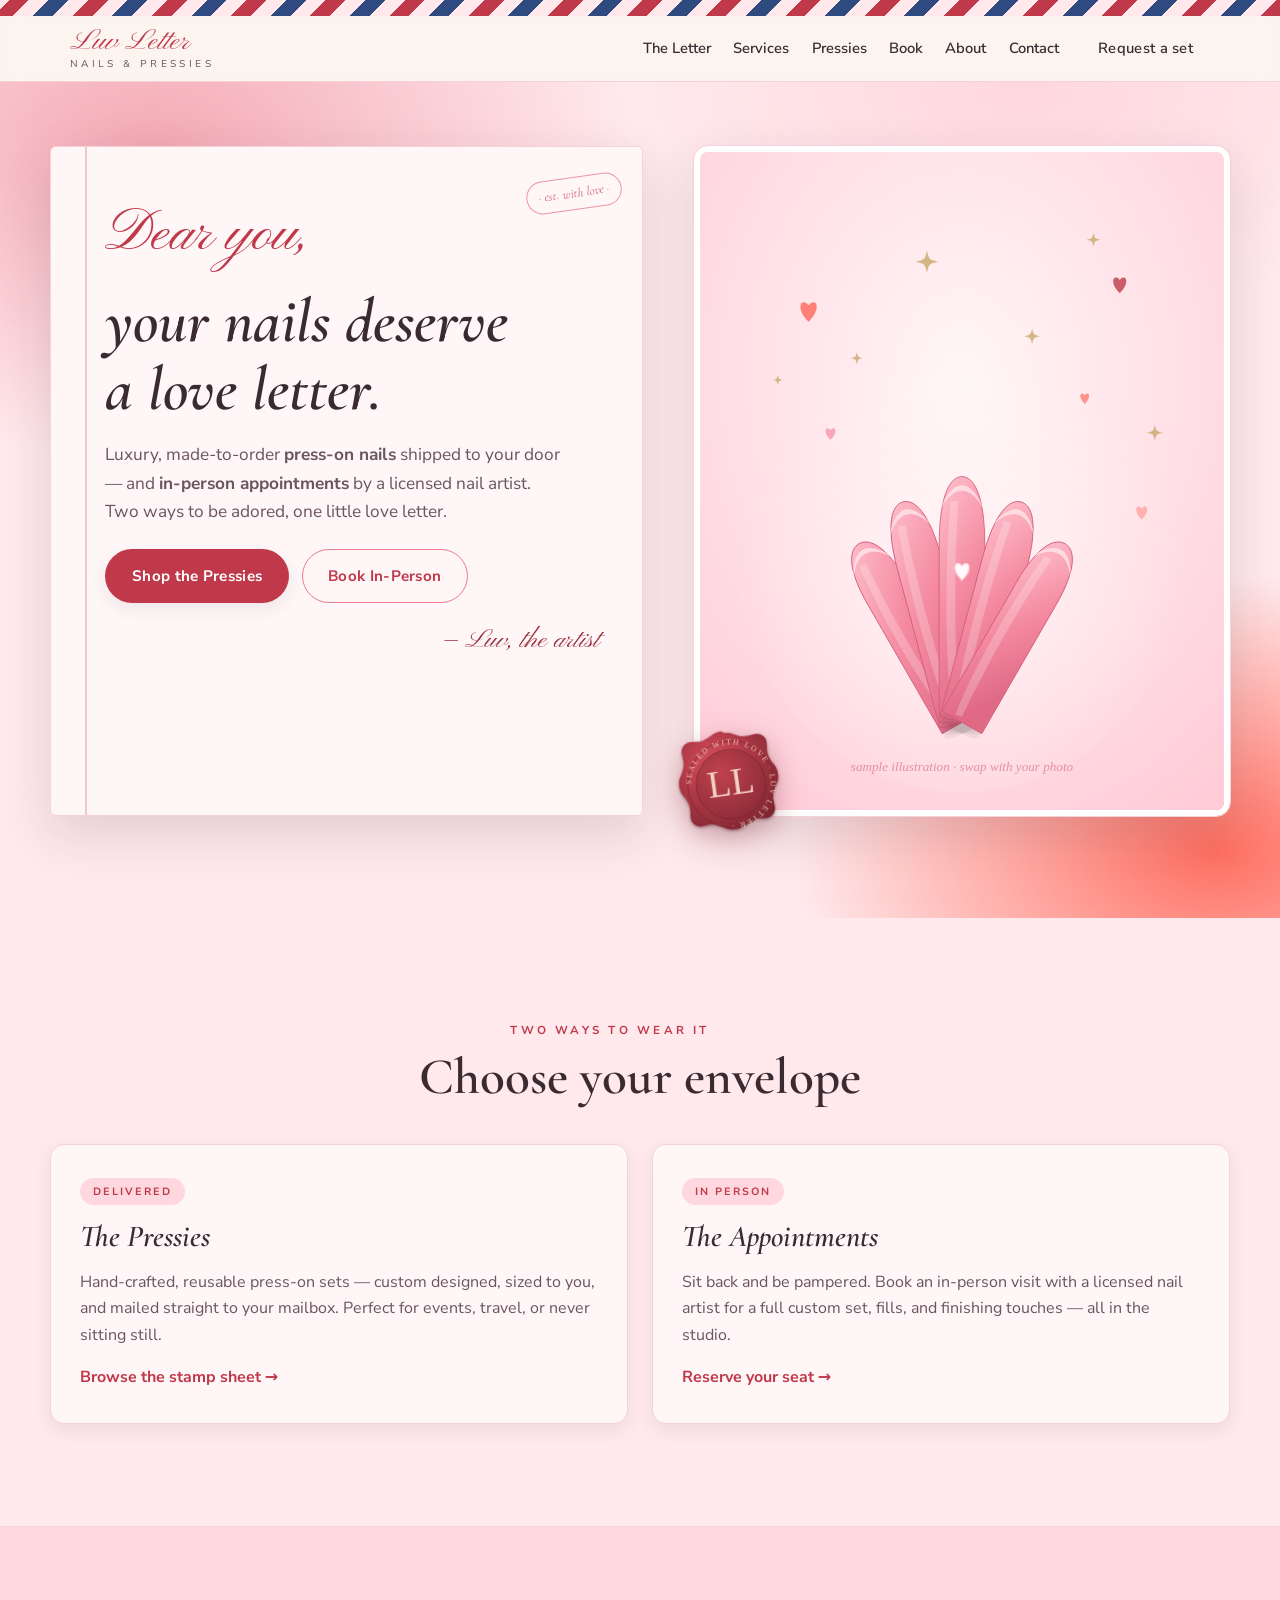
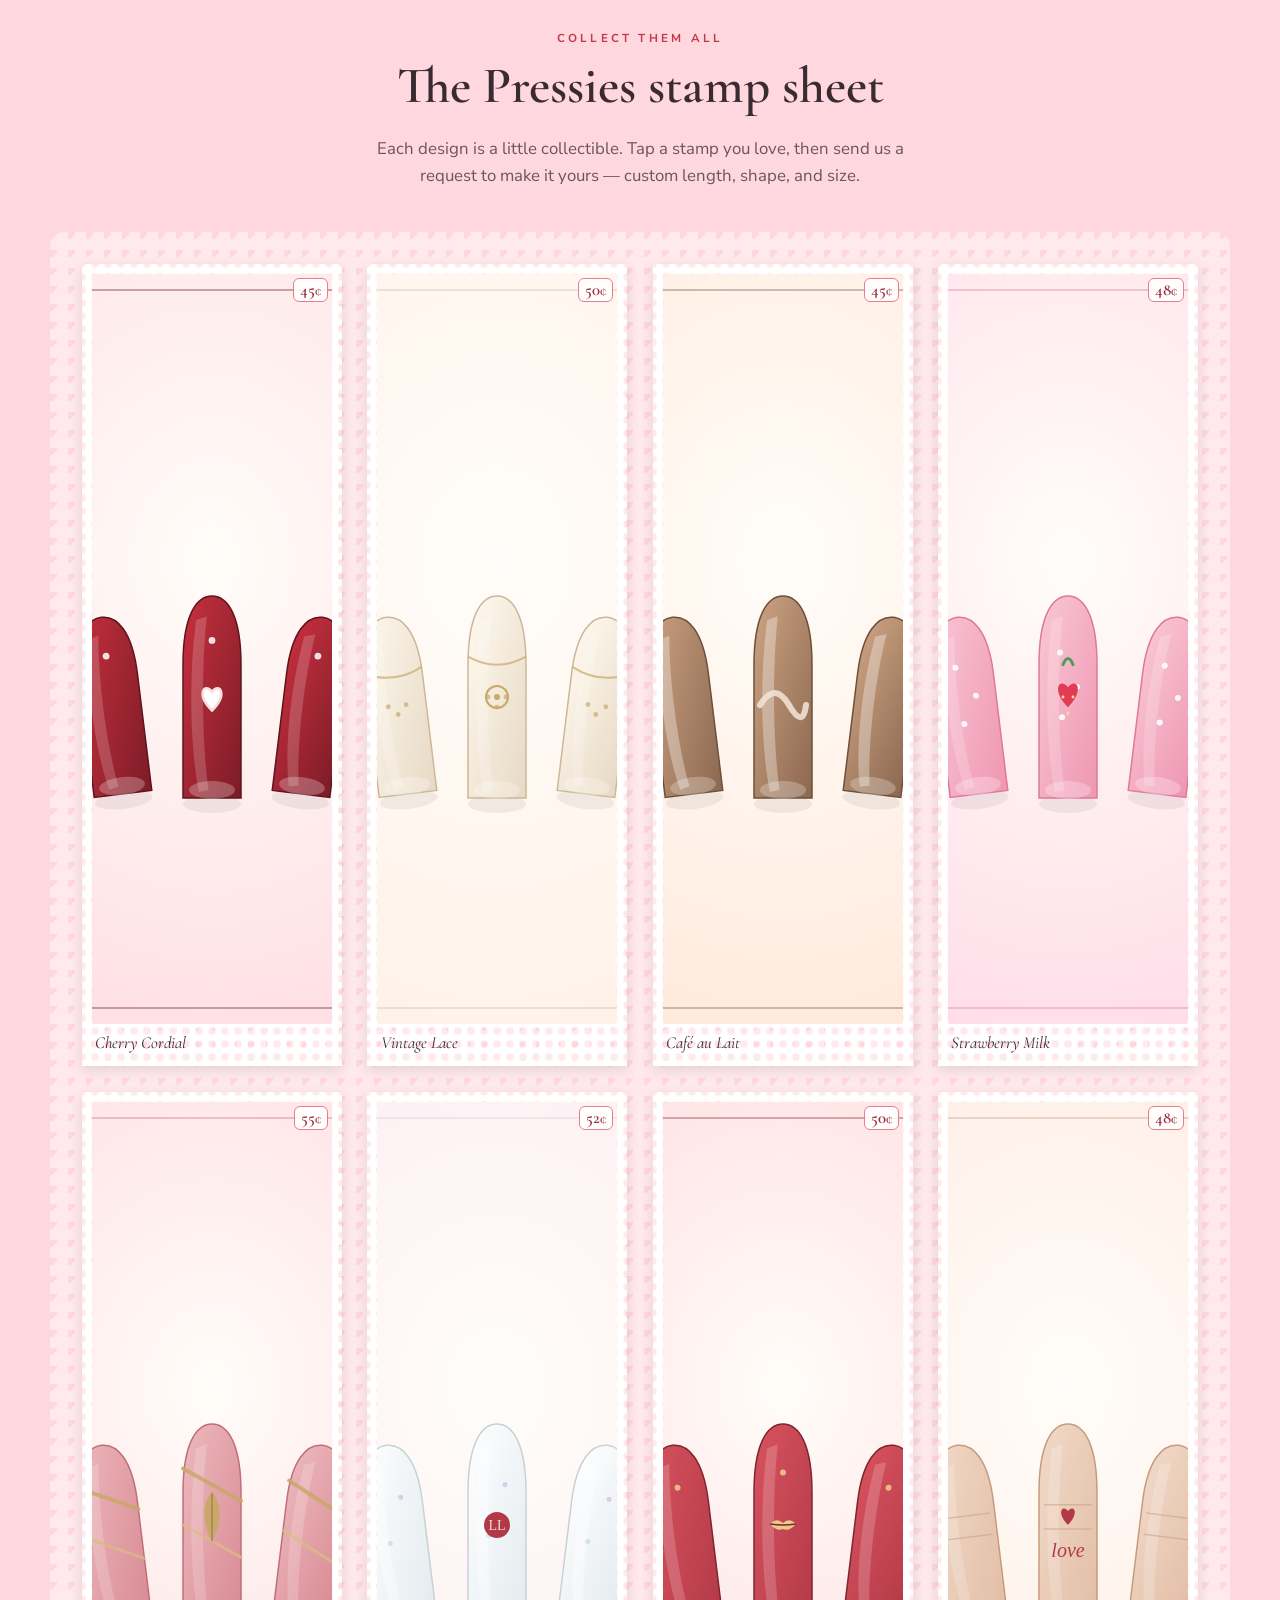
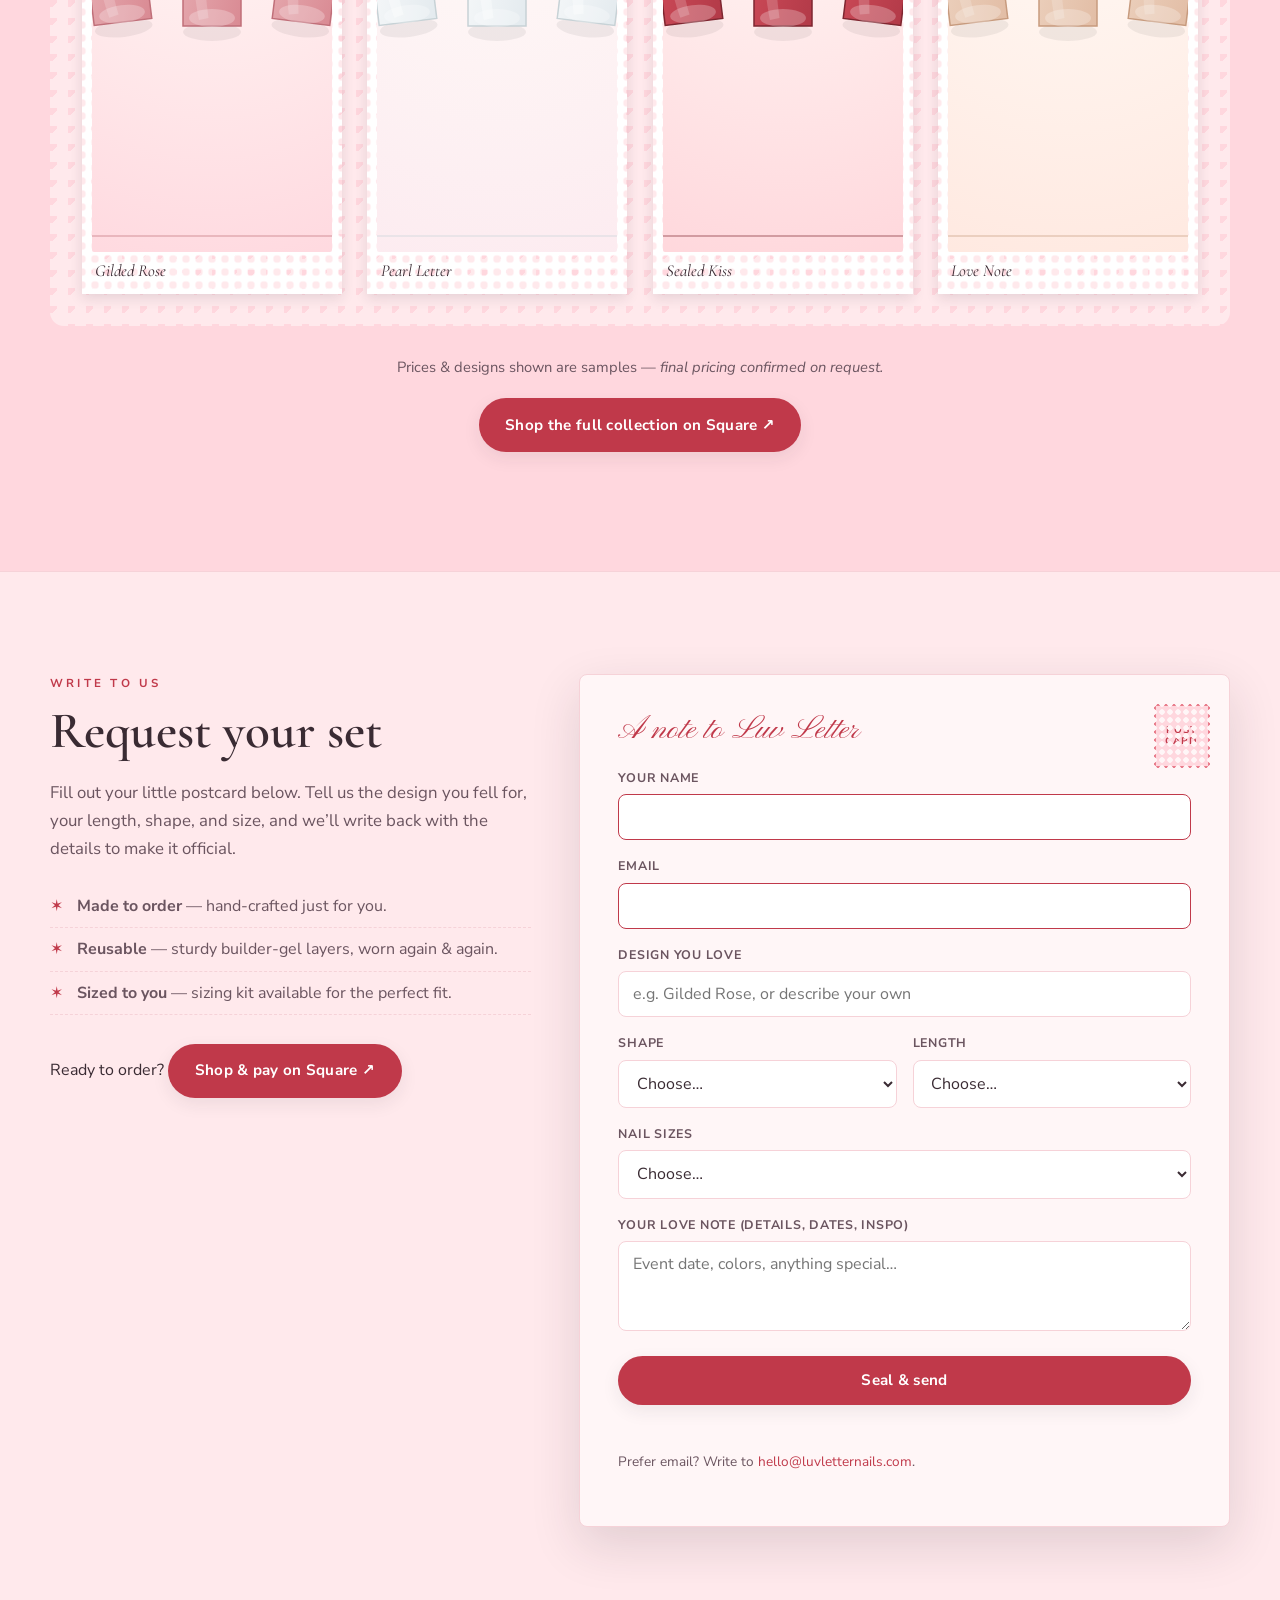
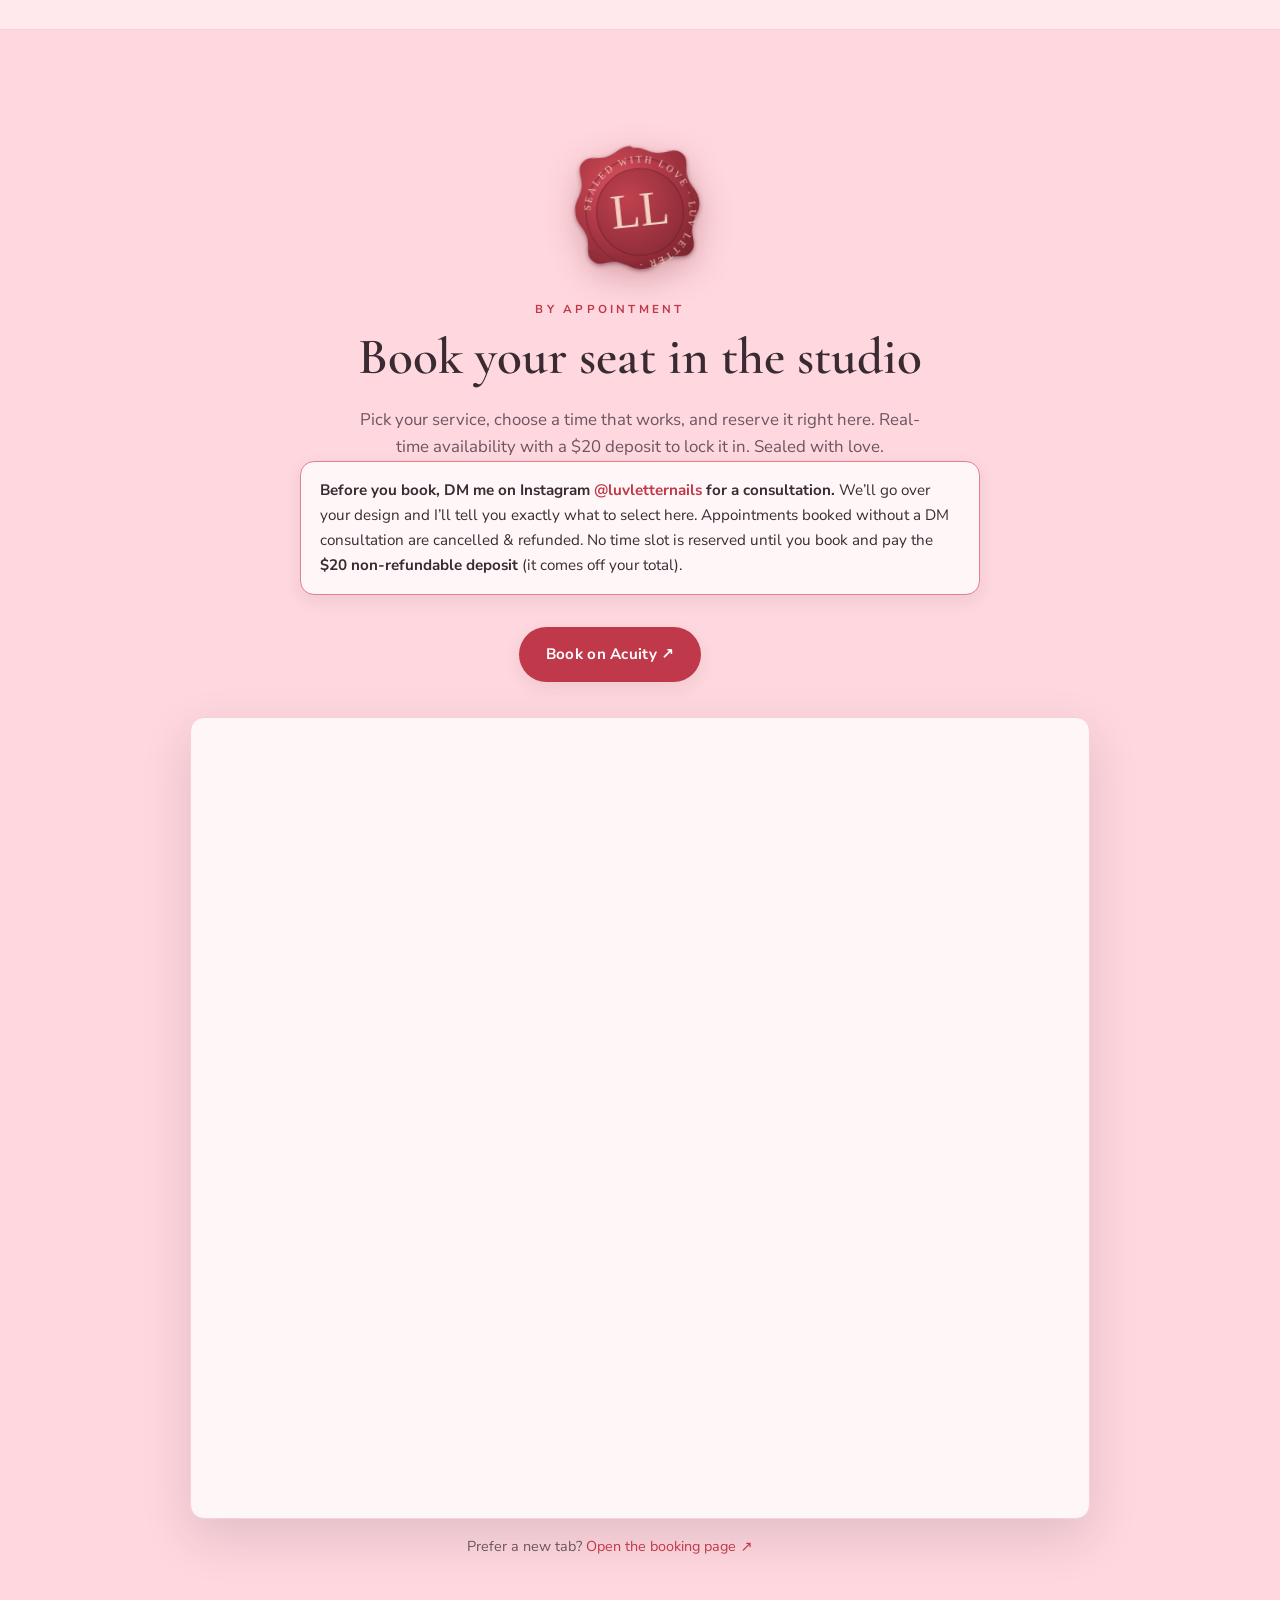
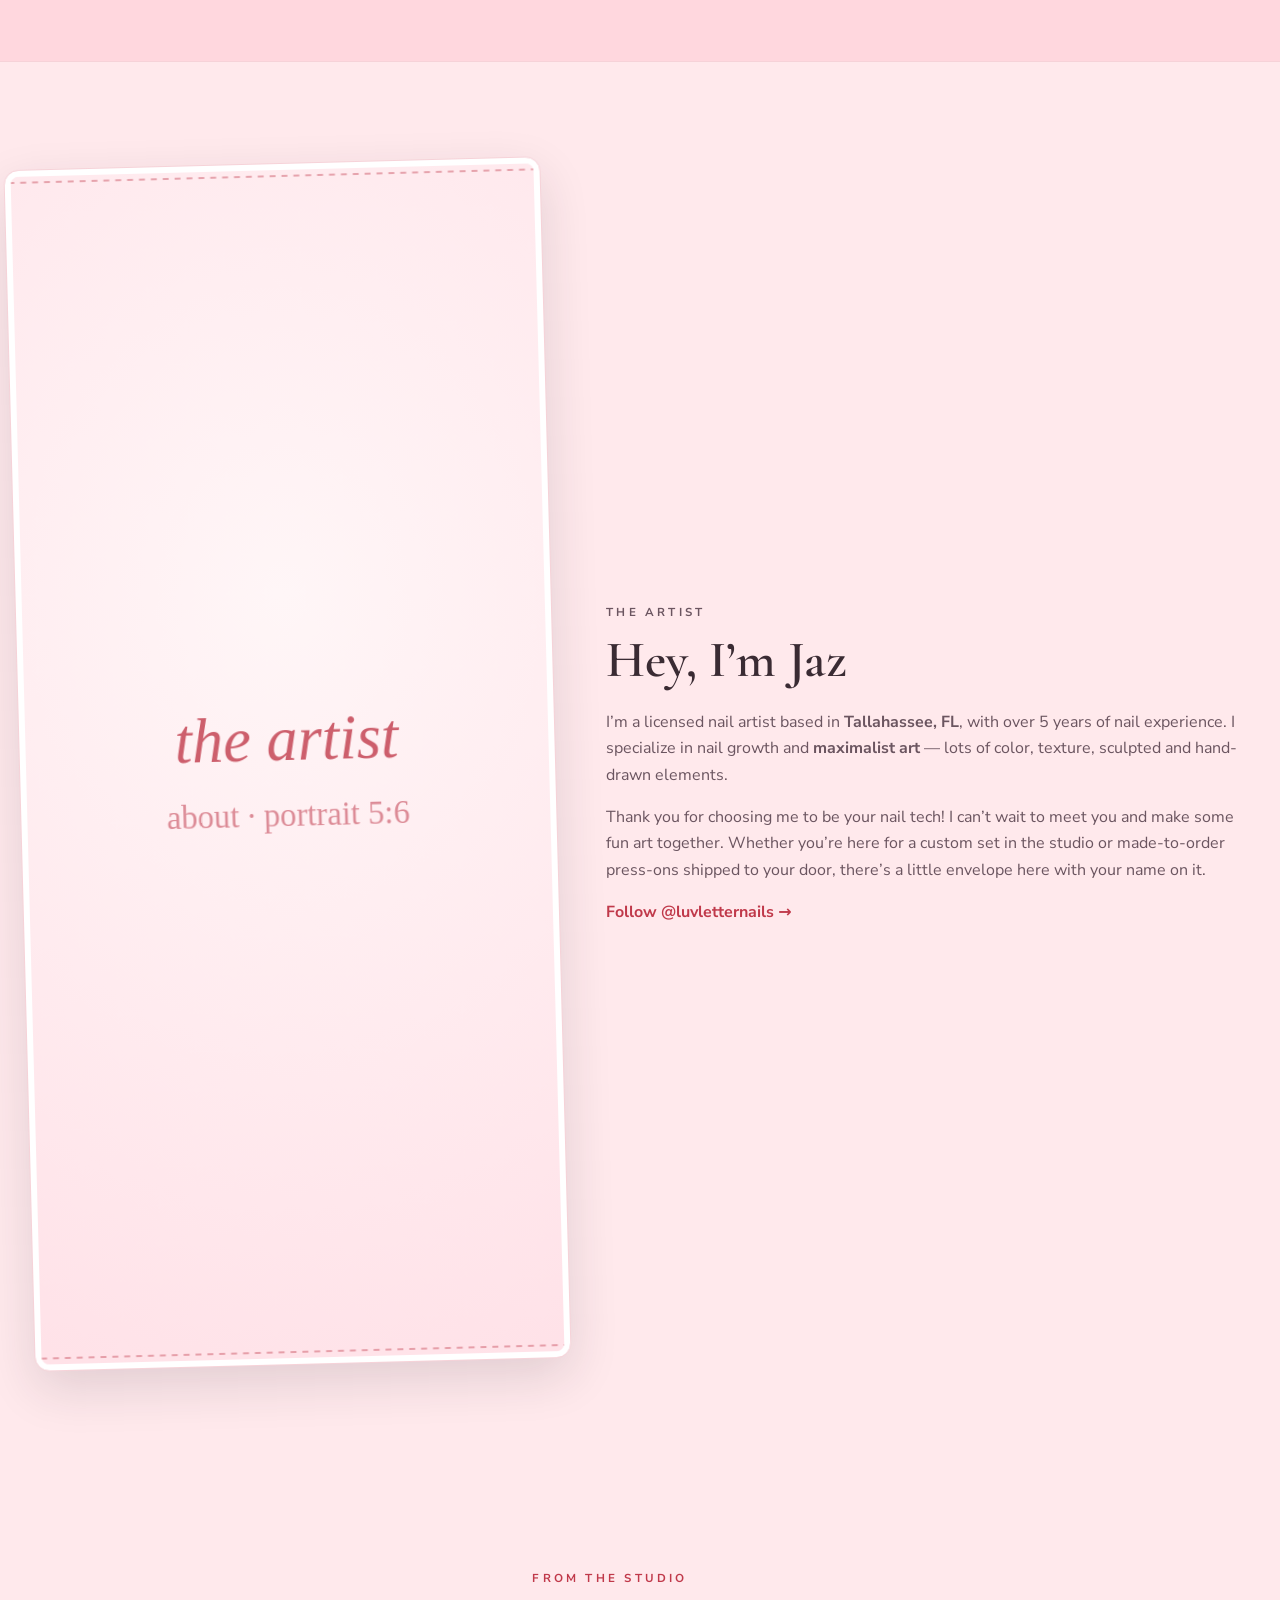
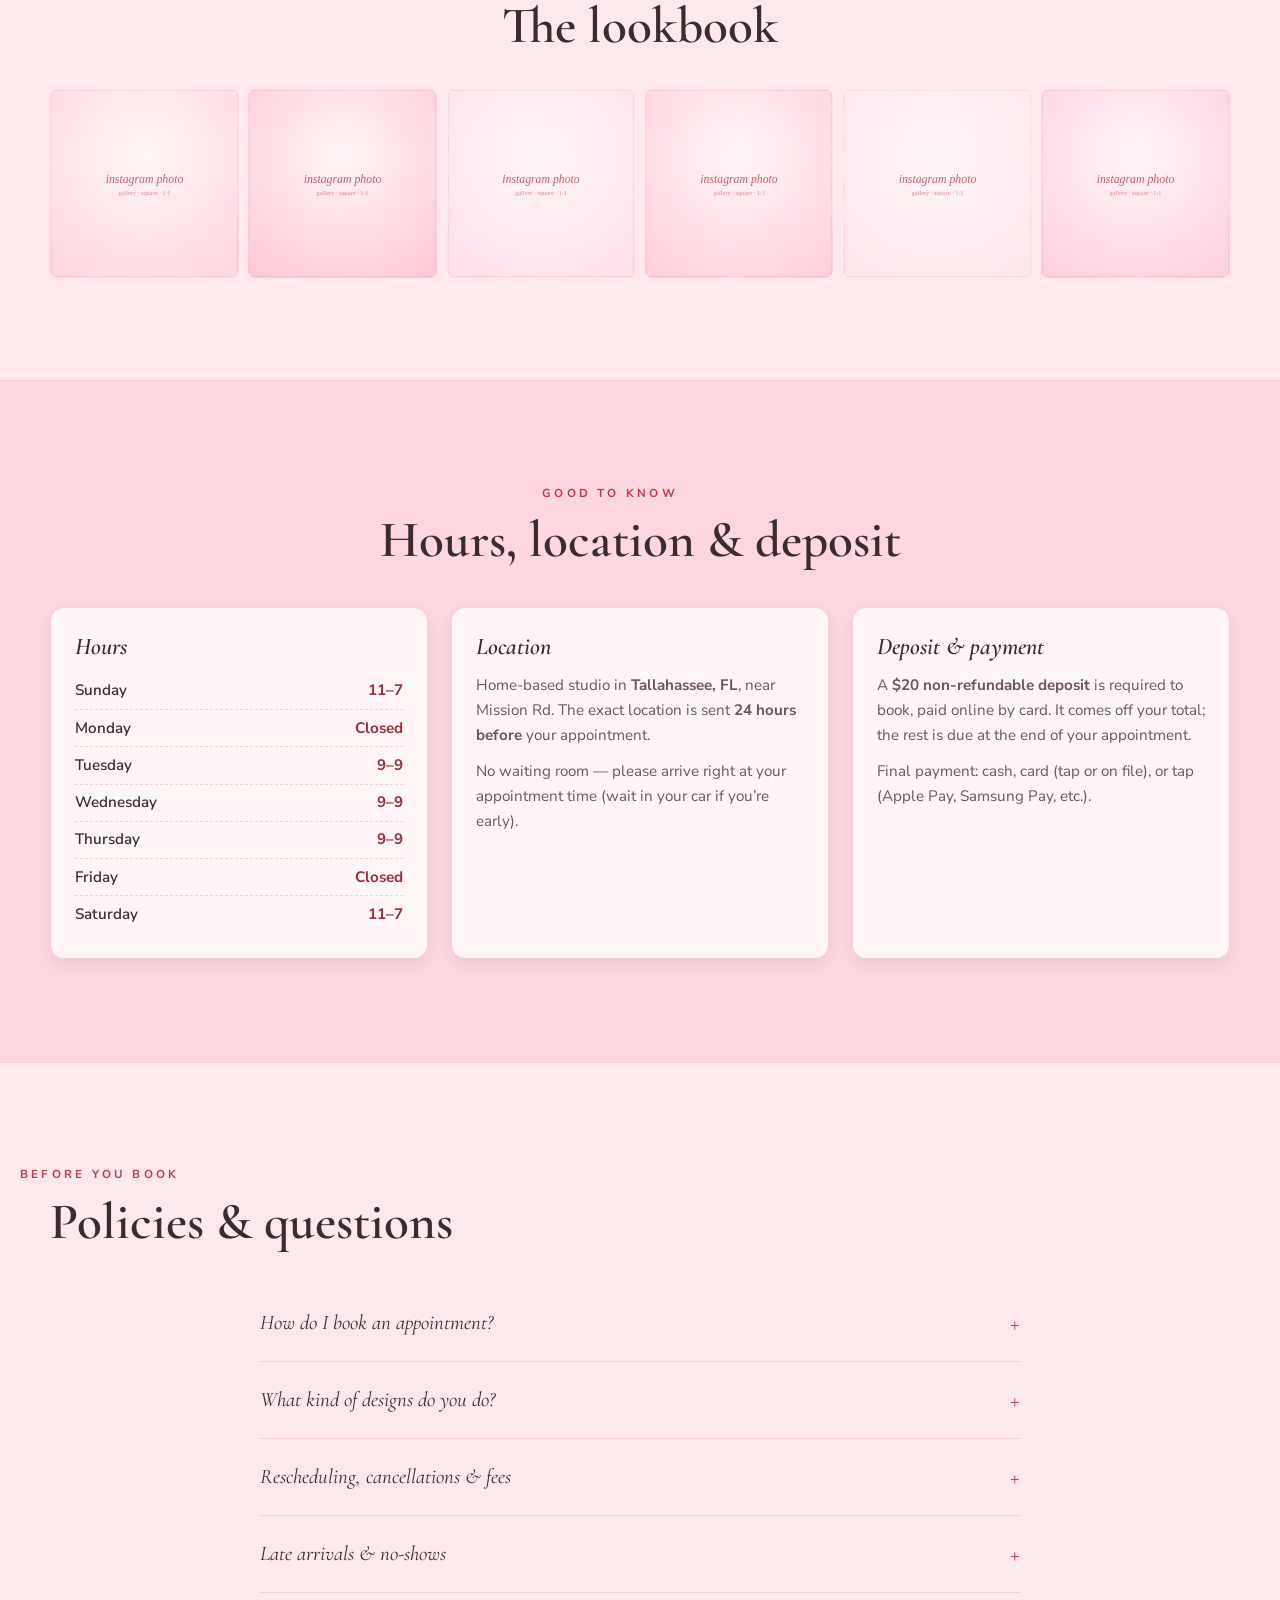
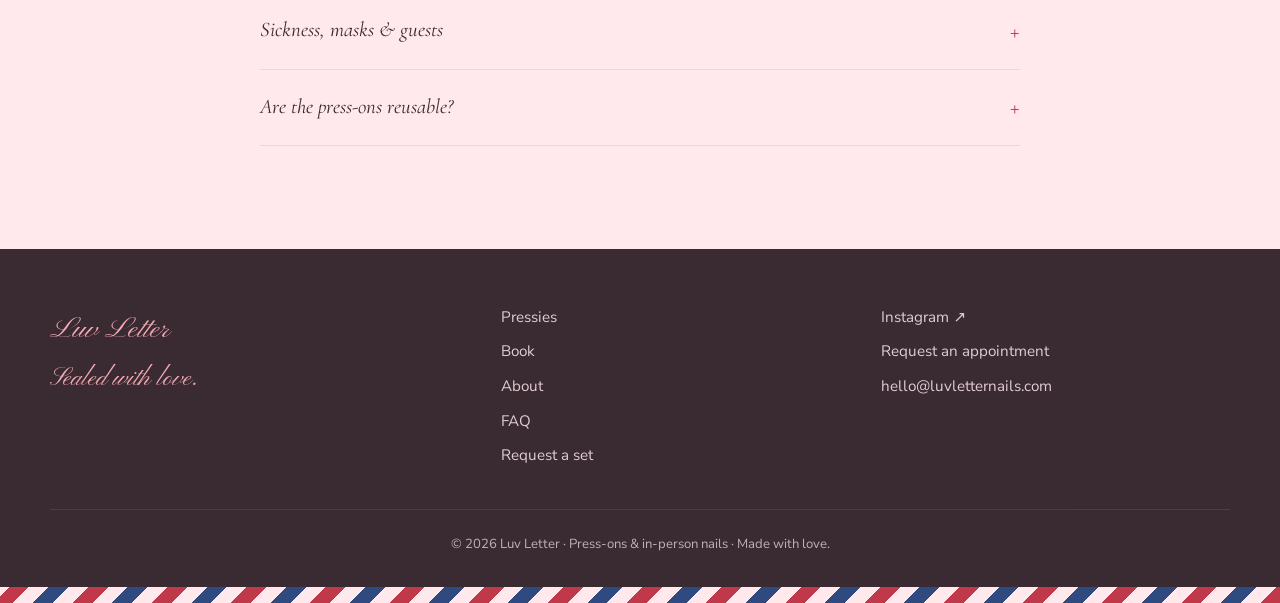
==== commit dd355e60: "Add prominent "Book on Acuity" button above the embed De-risk the booking section: always show a cle" ====
--- a/index.html
+++ b/index.html
@@ -277,14 +277,19 @@
           the <strong>$20 non-refundable deposit</strong> (it comes off your total).</p>
       </div>
 
-      <!-- Live scheduler — the artist's Acuity, embedded (injected by JS). -->
+      <!-- Prominent, always-works booking button -->
+      <p class="book__cta">
+        <a class="btn btn--primary js-acuity" href="https://luvletternails.as.me/schedule/ea9af220" target="_blank" rel="noopener">Book on Acuity ↗</a>
+      </p>
+
+      <!-- Live scheduler — the artist's Acuity, embedded inline (injected by JS). -->
       <div class="book__embed reveal" id="acuityEmbed">
         <noscript>
-          <a class="btn btn--primary" href="https://luvletternails.as.me/schedule/ea9af220" target="_blank" rel="noopener">Open the booking page ↗</a>
+          <a class="btn btn--primary js-acuity" href="https://luvletternails.as.me/schedule/ea9af220" target="_blank" rel="noopener">Open the booking page ↗</a>
         </noscript>
       </div>
       <p class="book__fallback">
-        Scheduler not loading? <a id="acuityFallback" href="https://luvletternails.as.me/schedule/ea9af220" target="_blank" rel="noopener">Open the booking page ↗</a>
+        Prefer a new tab? <a class="js-acuity" href="https://luvletternails.as.me/schedule/ea9af220" target="_blank" rel="noopener">Open the booking page ↗</a>
       </p>
     </section>
 
--- a/css/styles.css
+++ b/css/styles.css
@@ -520,6 +520,7 @@
 }
 .book__embed iframe { width: 100%; min-height: 800px; border: 0; display: block; }
 .book__embed .btn { margin: 3rem auto; }
+.book__cta { margin: 2rem 0 0.5rem; }
 .book__fallback { margin: 1rem 0 0; font-size: 0.9rem; color: var(--ink-soft); }
 
 /* Square press-on CTA */
